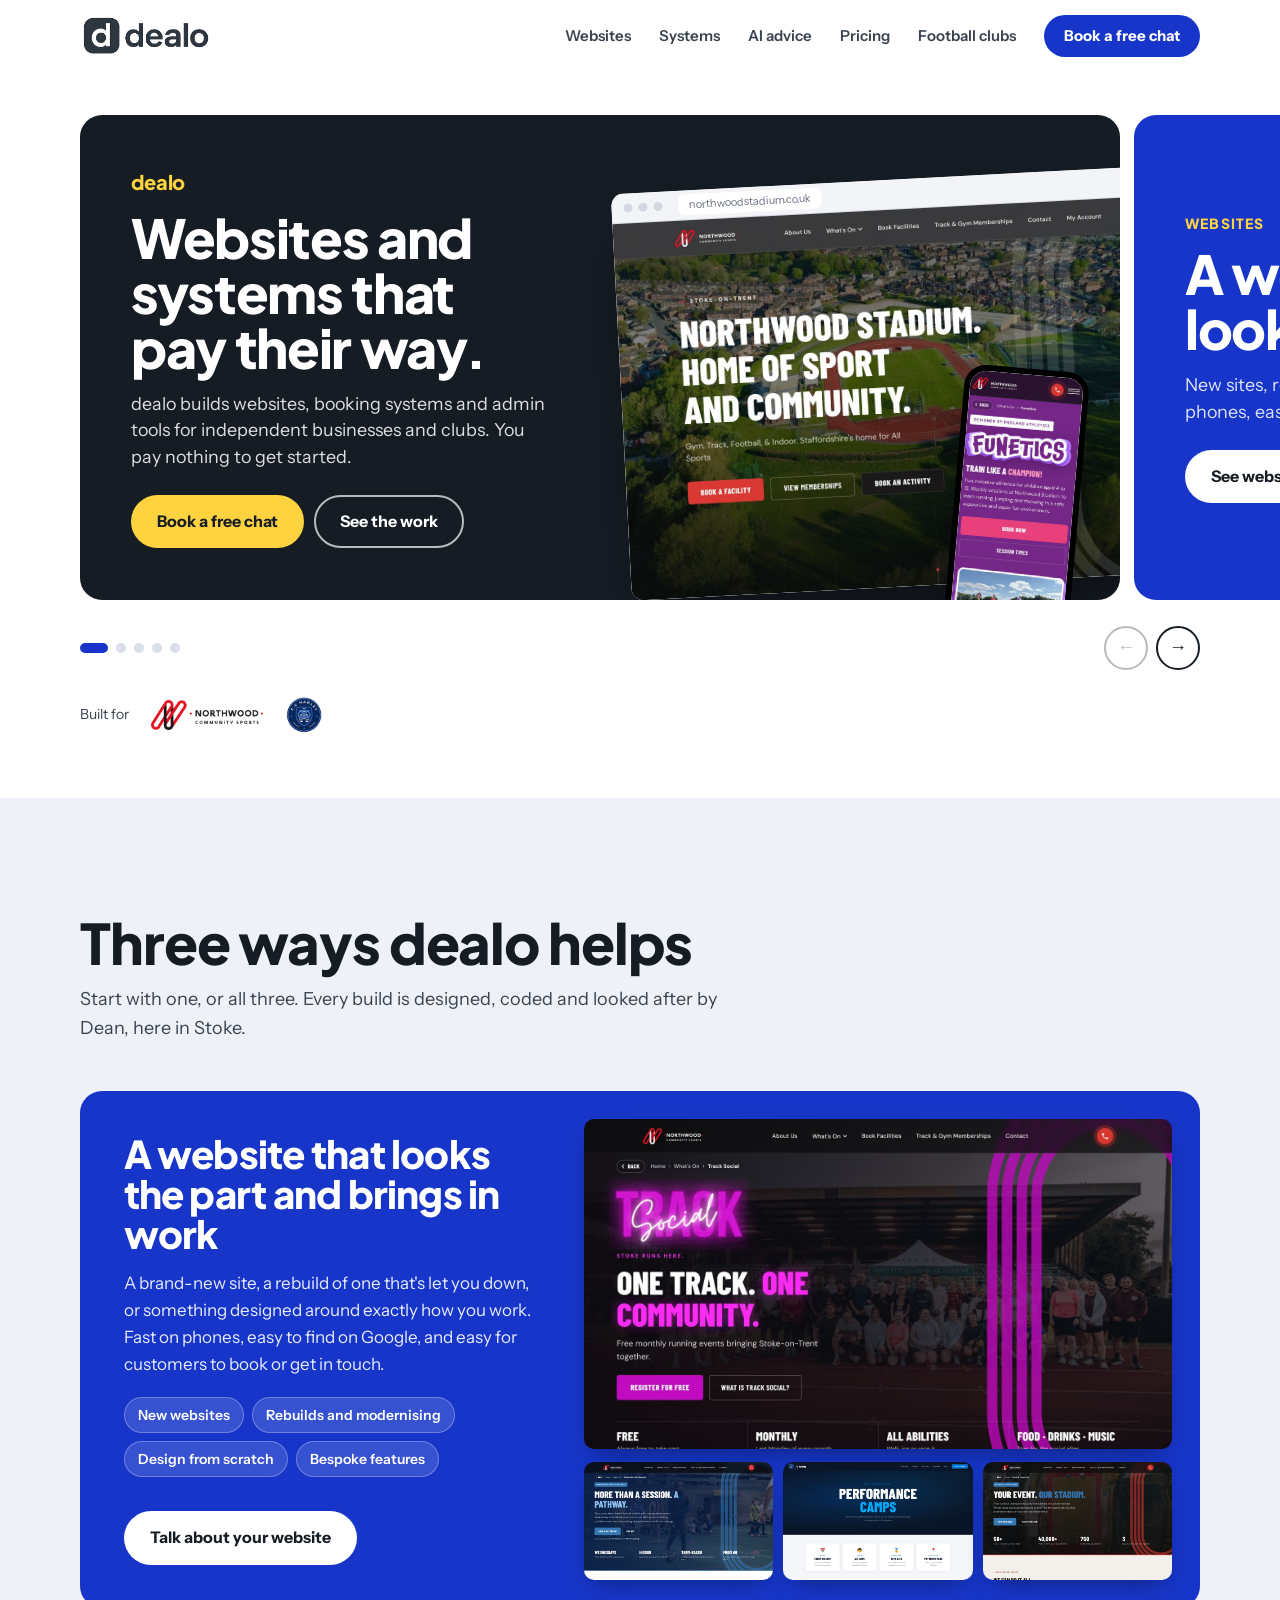
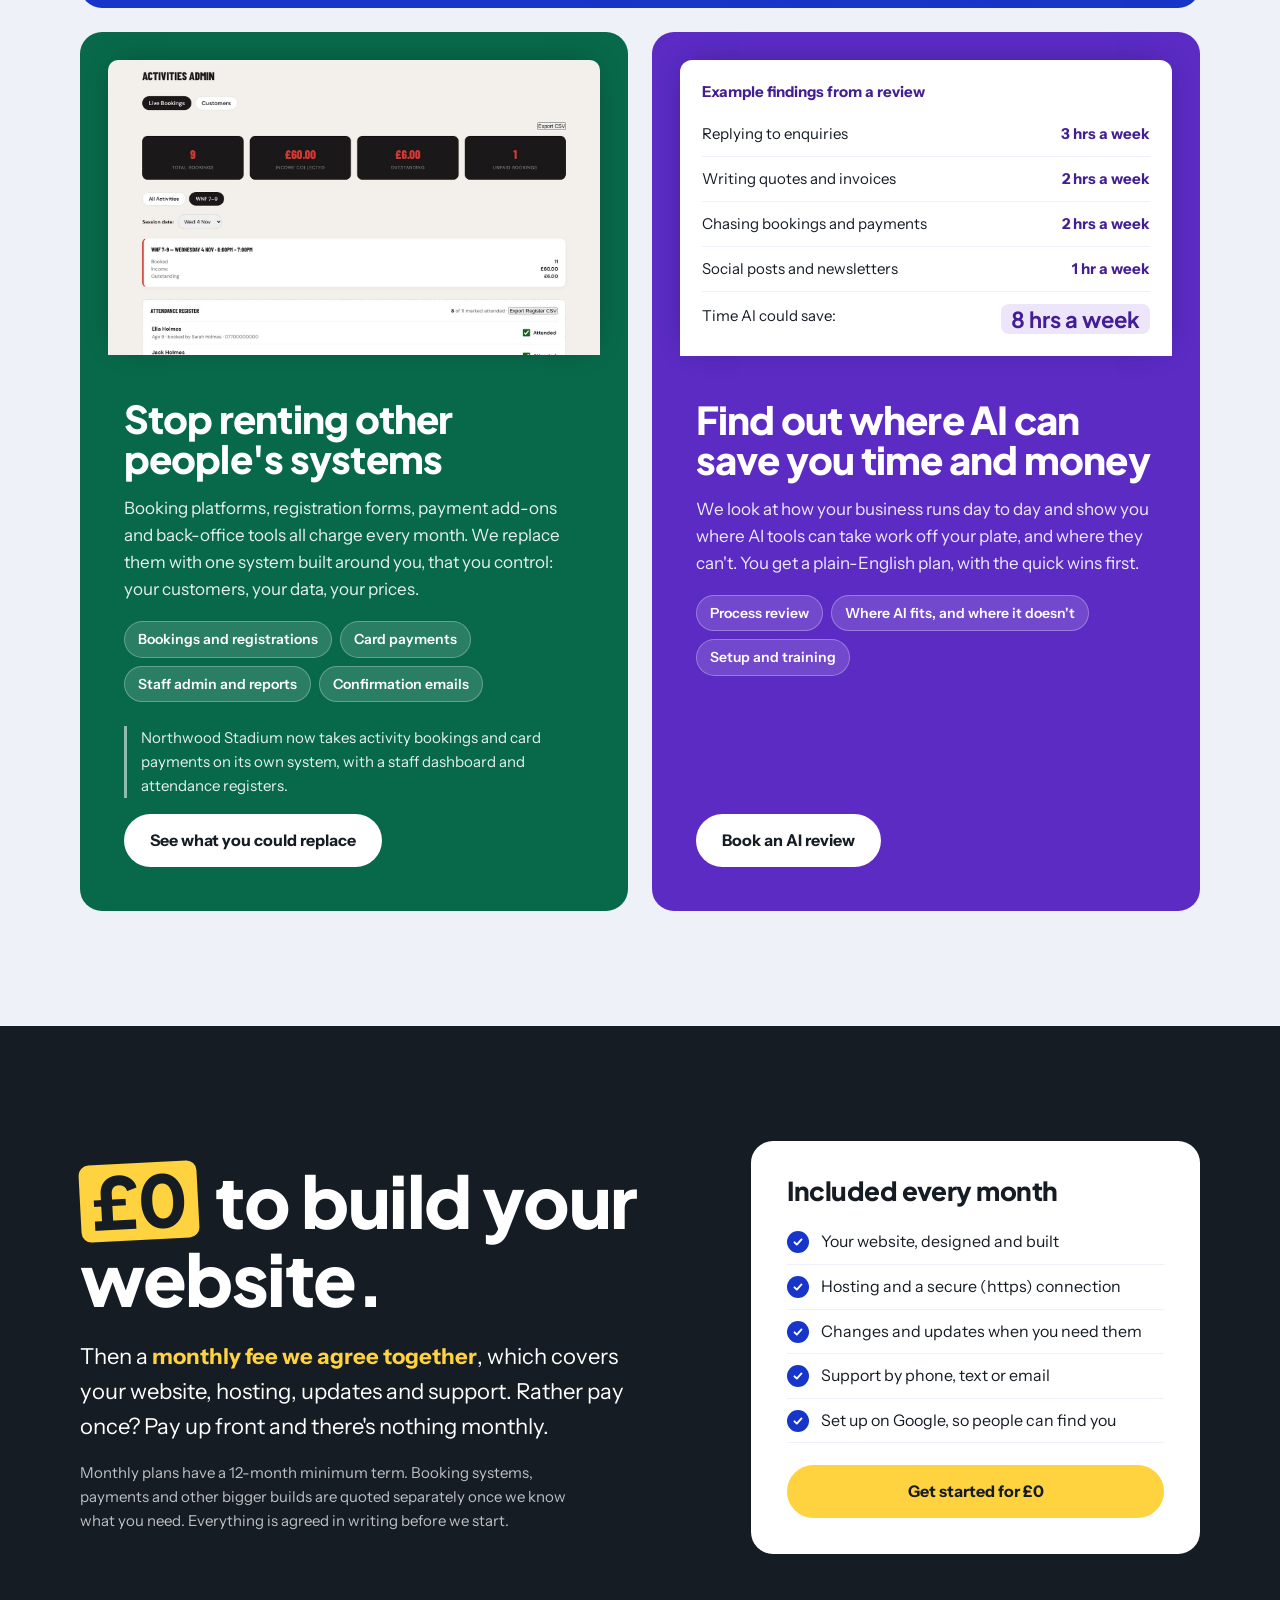
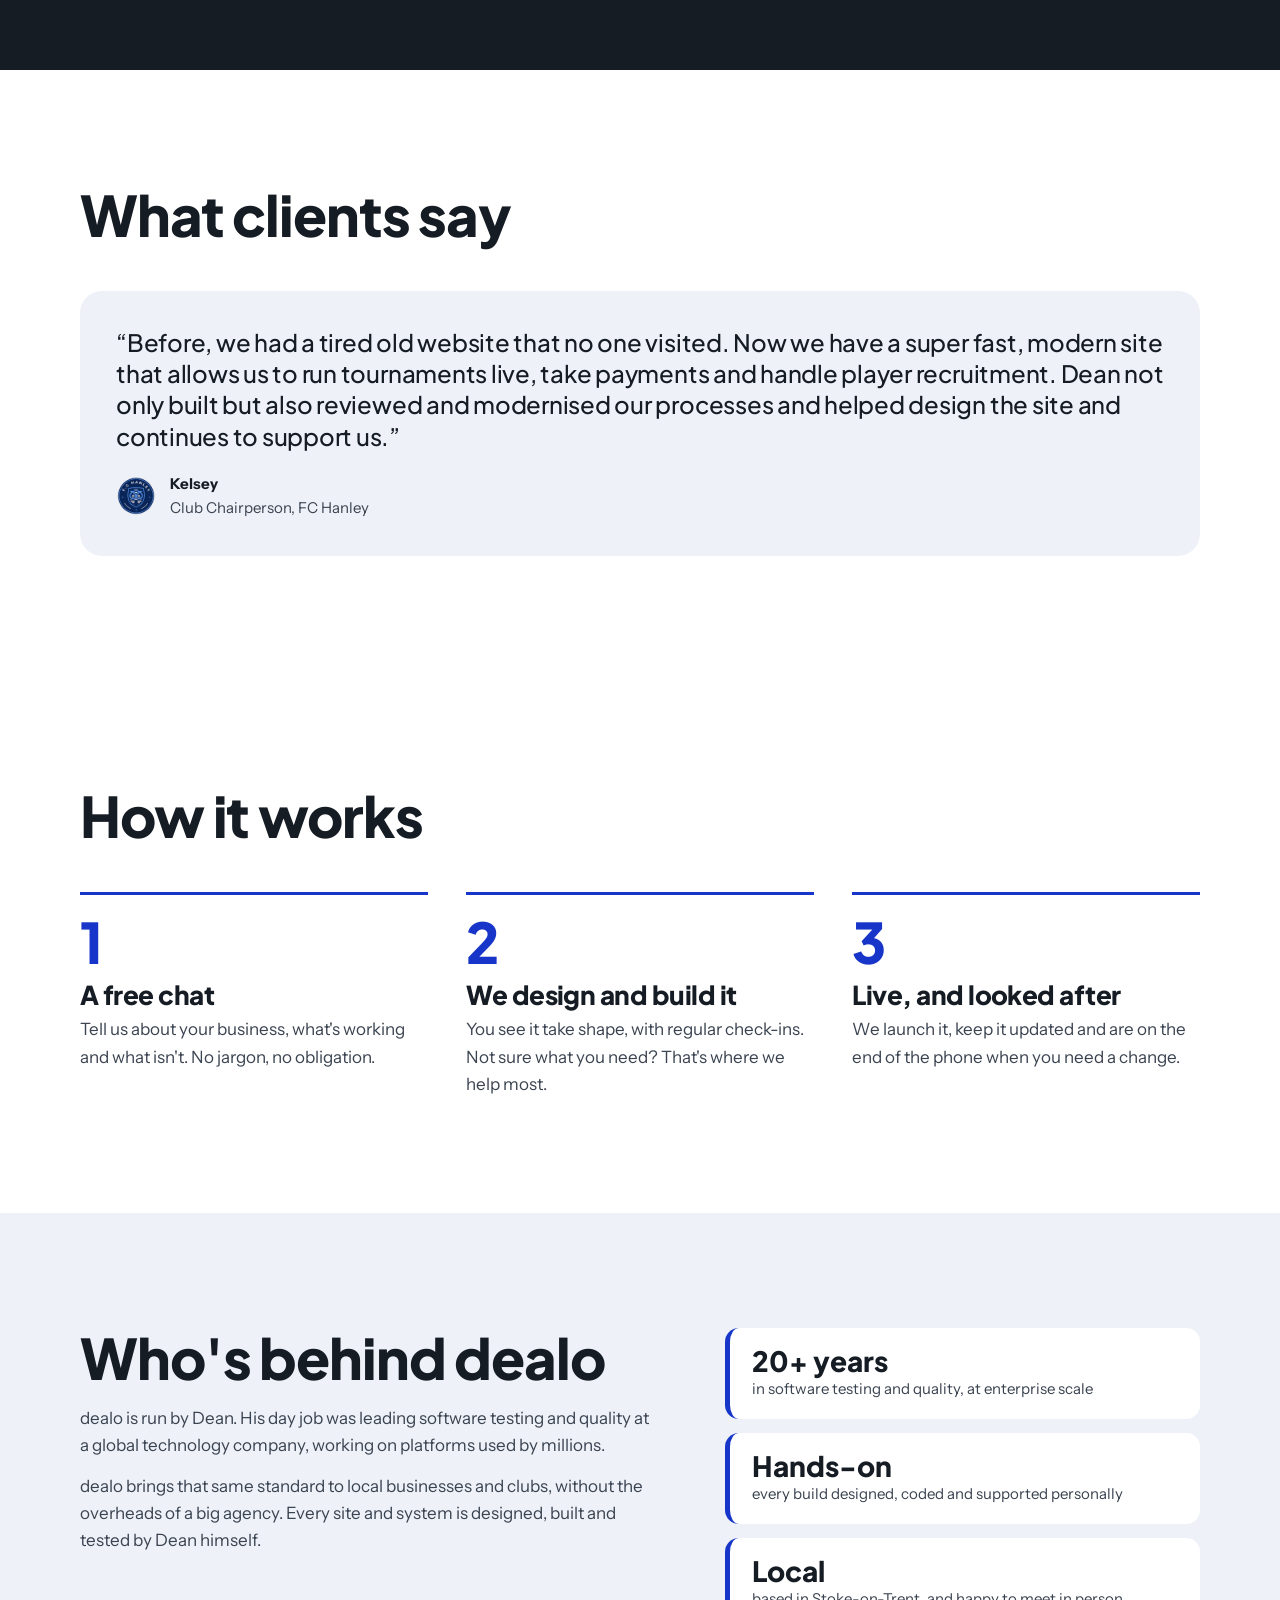
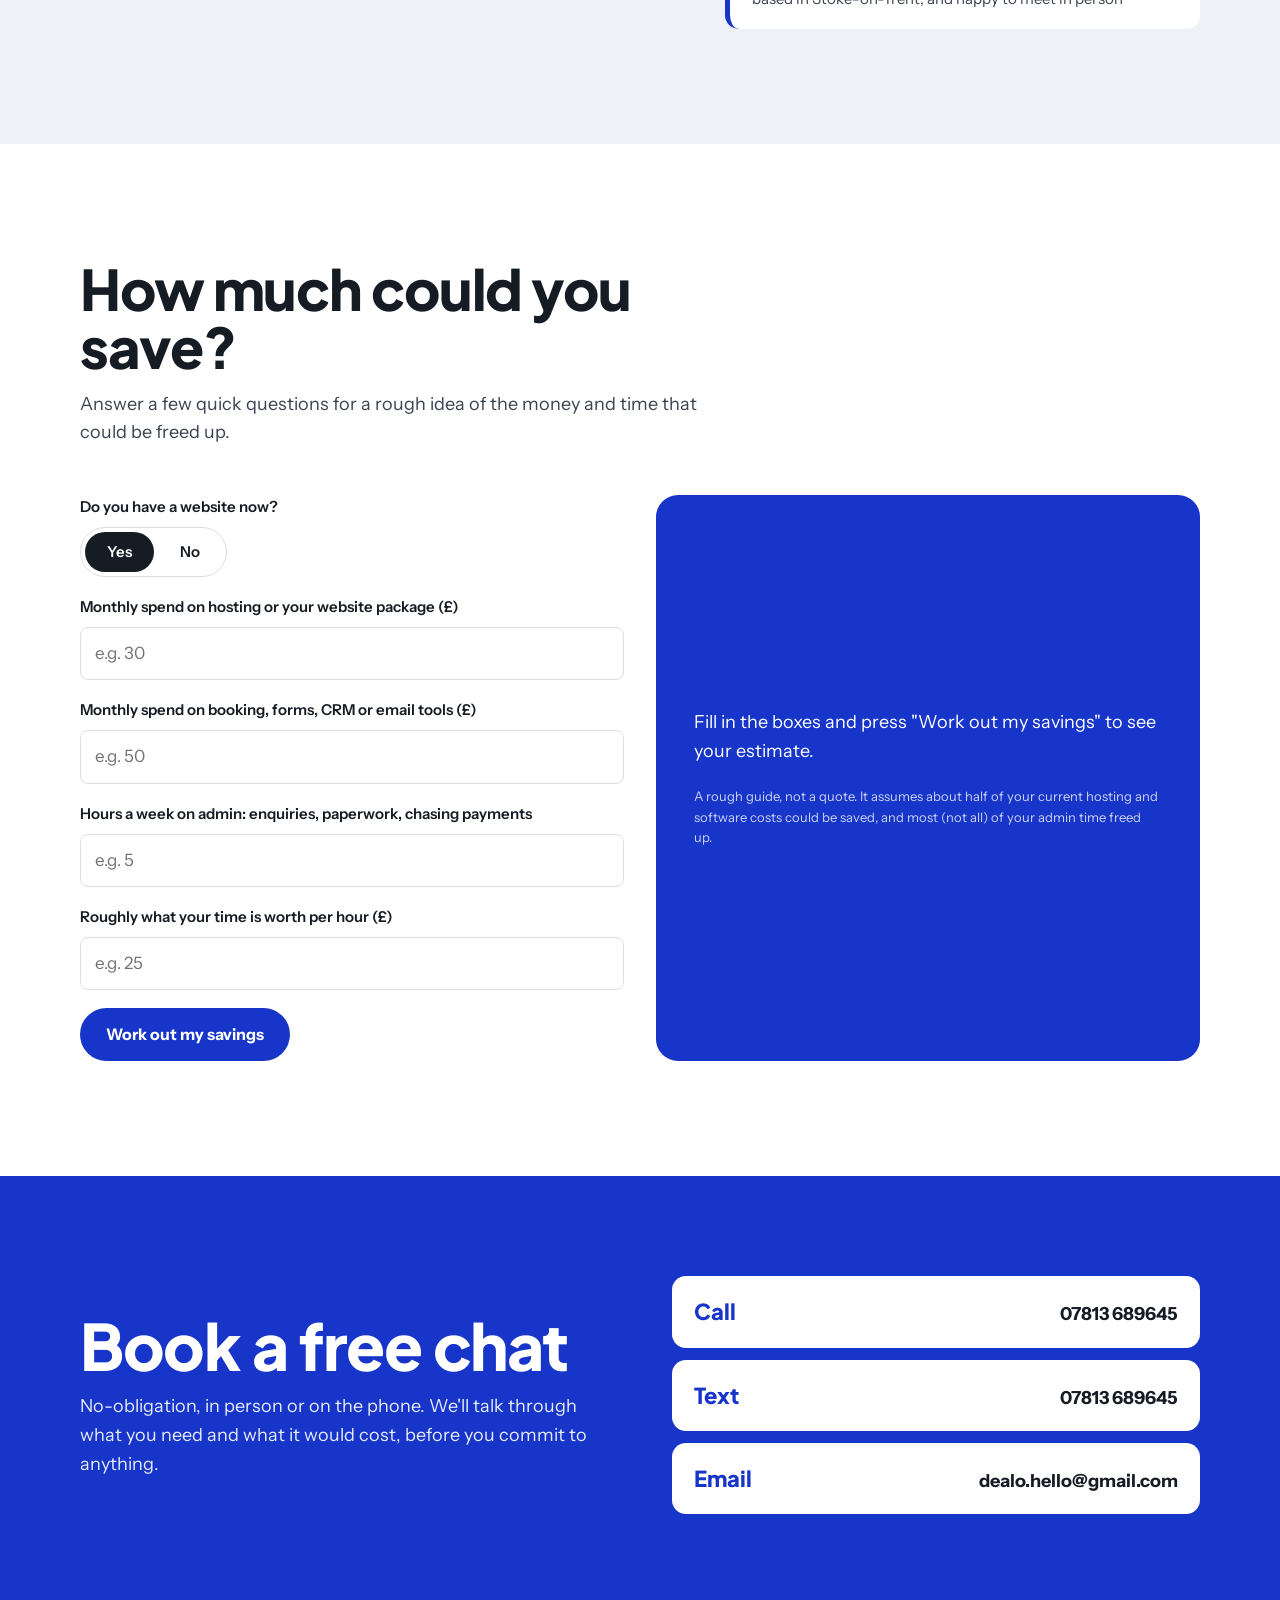
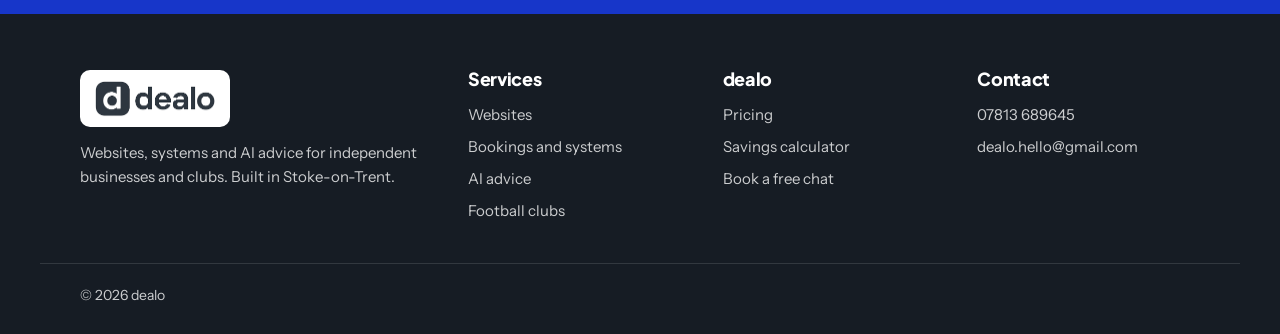
==== index.html @ 5efd0aad "Home hero: swipeable colour cards with screenshots, dots and arrows Co-Authored-By: Claude Opus 5.5 " ====
<!DOCTYPE html>
<html lang="en">
<head>
<meta charset="UTF-8">
<meta name="viewport" content="width=device-width, initial-scale=1.0">
<title>dealo | Websites and systems for independent businesses</title>
<meta name="description" content="dealo builds websites, booking systems and admin tools for independent businesses and clubs. £0 to build, then a monthly fee we agree together, or pay once up front.">
<meta property="og:title" content="dealo | Websites and systems for independent businesses">
<meta property="og:description" content="Websites, booking systems and AI advice for independent businesses and clubs. £0 to build, then a monthly fee we agree together, or pay once up front.">
<meta property="og:image" content="https://deanodealo.github.io/dealo/images/work/nw-home.jpg">
<meta name="theme-color" content="#1736C9">
<link rel="icon" type="image/png" sizes="32x32" href="icons/favicon-32.png">
<link rel="apple-touch-icon" href="icons/apple-touch-icon.png">
<link rel="manifest" href="site.webmanifest">
<meta name="apple-mobile-web-app-title" content="dealo">
<link rel="preconnect" href="https://fonts.googleapis.com">
<link rel="preconnect" href="https://fonts.gstatic.com" crossorigin>
<link href="https://fonts.googleapis.com/css2?family=Plus+Jakarta+Sans:wght@500;700;800&family=Instrument+Sans:wght@400;500;600;700&display=swap" rel="stylesheet">
<link rel="stylesheet" href="site.css">
</head>
<body>

<a class="skip-link" href="#main">Skip to content</a>

<header class="site-nav" id="siteNav">
  <div class="nav-inner">
    <a href="#top" class="nav-logo"><img src="dealo-logo-full.png" alt="dealo home" width="150" height="47"></a>
    <nav aria-label="Main">
      <ul class="nav-links" id="navLinks">
        <li><a href="#websites">Websites</a></li>
        <li><a href="#systems">Systems</a></li>
        <li><a href="#ai">AI advice</a></li>
        <li><a href="#pricing">Pricing</a></li>
        <li><a href="football.html">Football clubs</a></li>
        <li class="nav-cta-item"><a href="#contact" class="btn btn-cobalt btn-small">Book a free chat</a></li>
      </ul>
    </nav>
    <button class="nav-burger" id="navBurger" type="button" aria-label="Open menu" aria-expanded="false" aria-controls="navLinks">
      <span></span><span></span><span></span>
    </button>
  </div>
</header>

<main id="main">

  <!-- ═════════ HERO: swipeable cards ═════════ -->
  <section class="hero hero-cards" id="top" aria-roledescription="carousel" aria-label="What dealo does">
    <div class="hero-rail" id="heroRail">

      <article class="hcard hcard-ink" aria-roledescription="slide" aria-label="1 of 5">
        <div class="hcard-copy">
          <p class="hcard-kicker hcard-kicker-brand">dealo</p>
          <h1 class="hcard-title">Websites and systems that pay their way.</h1>
          <p class="hcard-text">dealo builds websites, booking systems and admin tools for independent businesses and clubs. You pay nothing to get started.</p>
          <div class="hcard-actions">
            <a href="#contact" class="btn btn-glaze">Book a free chat</a>
            <a href="#websites" class="btn btn-ghost">See the work</a>
          </div>
        </div>
        <div class="hcard-media">
          <figure class="hshot"><div class="browser-bar"><i></i><i></i><i></i><span>northwoodstadium.co.uk</span></div><img src="images/work/nw-home.jpg" alt="Northwood Stadium website homepage" width="1440" height="900"></figure>
          <figure class="hphone"><img src="images/work/nw-phone-funetics.jpg" alt="Northwood's Funetics page on a phone" width="585" height="1266"></figure>
        </div>
      </article>

      <article class="hcard hcard-cobalt" aria-roledescription="slide" aria-label="2 of 5">
        <div class="hcard-copy">
          <p class="hcard-kicker">Websites</p>
          <h2 class="hcard-title">A website that looks the part.</h2>
          <p class="hcard-text">New sites, rebuilds and bespoke designs. Fast on phones, easy to find on Google, easy to book.</p>
          <div class="hcard-actions"><a href="#websites" class="btn btn-light">See websites</a></div>
        </div>
        <div class="hcard-media">
          <figure class="hshot"><div class="browser-bar"><i></i><i></i><i></i><span>fchanley.com</span></div><img src="images/work/fch-home.jpg" alt="FC Hanley website homepage" width="1440" height="900" loading="lazy"></figure>
          <figure class="hphone"><img src="images/work/fch-phone-home.jpg" alt="FC Hanley website on a phone" width="585" height="1266" loading="lazy"></figure>
        </div>
      </article>

      <article class="hcard hcard-emerald" aria-roledescription="slide" aria-label="3 of 5">
        <div class="hcard-copy">
          <p class="hcard-kicker">Systems</p>
          <h2 class="hcard-title">Stop renting other people's systems.</h2>
          <p class="hcard-text">Bookings, registrations, payments and admin, built around you. Your customers, your data, your prices.</p>
          <div class="hcard-actions"><a href="#systems" class="btn btn-light">See systems</a></div>
        </div>
        <div class="hcard-media">
          <figure class="hshot"><div class="browser-bar"><i></i><i></i><i></i><span>Bookings admin</span></div><img src="images/work/nw-admin.jpg" alt="Northwood's bookings admin dashboard (sample data)" width="1440" height="900" loading="lazy"></figure>
        </div>
      </article>

      <article class="hcard hcard-violet" aria-roledescription="slide" aria-label="4 of 5">
        <div class="hcard-copy">
          <p class="hcard-kicker">AI advice</p>
          <h2 class="hcard-title">Find the hours hiding in your week.</h2>
          <p class="hcard-text">A plain-English review of where AI can take work off your plate, and where it can't.</p>
          <div class="hcard-actions"><a href="#ai" class="btn btn-light">See how it works</a></div>
        </div>
        <div class="hcard-media hcard-media-ai">
          <div class="hreport">
            <p class="hreport-title">Example findings</p>
            <ul>
              <li><span>Replying to enquiries</span><b>3 hrs</b></li>
              <li><span>Quotes and invoices</span><b>2 hrs</b></li>
              <li><span>Chasing payments</span><b>2 hrs</b></li>
            </ul>
            <p class="hreport-total">Saved each week <b>7 hrs</b></p>
          </div>
        </div>
      </article>

      <article class="hcard hcard-glaze" aria-roledescription="slide" aria-label="5 of 5">
        <div class="hcard-copy">
          <p class="hcard-kicker">Pricing</p>
          <h2 class="hcard-title">Nothing to pay to get started.</h2>
          <p class="hcard-text">Then a monthly fee we agree together for hosting, updates and support. Rather pay once? Pay up front and there's nothing monthly.</p>
          <div class="hcard-actions"><a href="#pricing" class="btn btn-ink">See pricing</a></div>
        </div>
        <div class="hcard-media hcard-media-price" aria-hidden="true">
          <span class="hprice">£0</span>
          <span class="hprice-sub">to build</span>
        </div>
      </article>

    </div>

    <div class="wrap hero-controls">
      <div class="hero-dots" id="heroDots" role="tablist" aria-label="Choose a card"></div>
      <div class="hero-arrows">
        <button type="button" class="hero-arrow" id="heroPrev" aria-label="Previous card">&#8592;</button>
        <button type="button" class="hero-arrow" id="heroNext" aria-label="Next card">&#8594;</button>
      </div>
    </div>

    <div class="wrap hero-clients">
      <span>Built for</span>
      <a href="https://deanodealo.github.io/Northwood/" target="_blank" rel="noopener"><img src="northwood-logo.png" alt="Northwood Stadium" height="34"></a>
      <a href="https://fchanley.com" target="_blank" rel="noopener"><img src="fchanley-logo.png" alt="FC Hanley" height="40"></a>
    </div>
  </section>

  <!-- ═════════ WHAT WE DO ═════════ -->
  <section class="services" aria-labelledby="servicesTitle">
    <div class="wrap">
      <div class="section-head">
        <h2 id="servicesTitle">Three ways dealo helps</h2>
        <p>Start with one, or all three. Every build is designed, coded and looked after by Dean, here in Stoke.</p>
      </div>

      <!-- 1. Websites -->
      <article class="panel panel-cobalt panel-wide" id="websites">
        <div class="panel-copy">
          <h3>A website that looks the part and brings in work</h3>
          <p>A brand-new site, a rebuild of one that's let you down, or something designed around exactly how you work. Fast on phones, easy to find on Google, and easy for customers to book or get in touch.</p>
          <ul class="chips">
            <li>New websites</li>
            <li>Rebuilds and modernising</li>
            <li>Design from scratch</li>
            <li>Bespoke features</li>
          </ul>
          <a href="#contact" class="btn btn-light">Talk about your website</a>
        </div>
        <div class="panel-media collage">
          <img class="collage-main" src="images/work/nw-tracksocial.jpg" alt="Northwood's Track Social page, in its pink and black sub-brand" loading="lazy" width="1440" height="900">
          <img src="images/work/nw-wnf.jpg" alt="Northwood's Wednesday Night Football page" loading="lazy" width="1440" height="900">
          <img src="images/work/fch-camps.jpg" alt="FC Hanley's holiday camps page" loading="lazy" width="1440" height="900">
          <img src="images/work/nw-venue.jpg" alt="Northwood's events and venue hire page" loading="lazy" width="1440" height="900">
        </div>
      </article>

      <div class="panel-pair">
        <!-- 2. Systems -->
        <article class="panel panel-emerald" id="systems">
          <div class="panel-media">
            <img src="images/work/nw-admin.jpg" alt="Northwood's bookings admin, showing income, a session summary and an attendance register (sample data)" loading="lazy" width="1440" height="900">
          </div>
          <div class="panel-copy">
            <h3>Stop renting other people's systems</h3>
            <p>Booking platforms, registration forms, payment add-ons and back-office tools all charge every month. We replace them with one system built around you, that you control: your customers, your data, your prices.</p>
            <ul class="chips">
              <li>Bookings and registrations</li>
              <li>Card payments</li>
              <li>Staff admin and reports</li>
              <li>Confirmation emails</li>
            </ul>
            <p class="panel-proof">Northwood Stadium now takes activity bookings and card payments on its own system, with a staff dashboard and attendance registers.</p>
            <a href="#contact" class="btn btn-light">See what you could replace</a>
          </div>
        </article>

        <!-- 3. AI advisor -->
        <article class="panel panel-violet" id="ai">
          <div class="panel-media ai-report" aria-label="Example of an AI review: findings with time saved each week">
            <div class="ai-report-card">
              <p class="ai-report-title">Example findings from a review</p>
              <ul>
                <li><span>Replying to enquiries</span><b>3 hrs a week</b></li>
                <li><span>Writing quotes and invoices</span><b>2 hrs a week</b></li>
                <li><span>Chasing bookings and payments</span><b>2 hrs a week</b></li>
                <li><span>Social posts and newsletters</span><b>1 hr a week</b></li>
              </ul>
              <p class="ai-report-total">Time AI could save: <b>8 hrs a week</b></p>
            </div>
          </div>
          <div class="panel-copy">
            <h3>Find out where AI can save you time and money</h3>
            <p>We look at how your business runs day to day and show you where AI tools can take work off your plate, and where they can't. You get a plain-English plan, with the quick wins first.</p>
            <ul class="chips">
              <li>Process review</li>
              <li>Where AI fits, and where it doesn't</li>
              <li>Setup and training</li>
            </ul>
            <a href="#contact" class="btn btn-light">Book an AI review</a>
          </div>
        </article>
      </div>
    </div>
  </section>

  <!-- ═════════ PRICING ═════════ -->
  <section class="pricing" id="pricing" aria-labelledby="pricingTitle">
    <div class="wrap pricing-grid">
      <div class="pricing-headline">
        <h2 id="pricingTitle"><span class="price-zero">£0</span> to build your website.</h2>
        <p class="pricing-then">Then a <strong>monthly fee we agree together</strong>, which covers your website, hosting, updates and support. Rather pay once? Pay up front and there's nothing monthly.</p>
        <p class="pricing-small">Monthly plans have a 12-month minimum term. Booking systems, payments and other bigger builds are quoted separately once we know what you need. Everything is agreed in writing before we start.</p>
      </div>
      <div class="pricing-card">
        <h3>Included every month</h3>
        <ul class="ticks">
          <li>Your website, designed and built</li>
          <li>Hosting and a secure (https) connection</li>
          <li>Changes and updates when you need them</li>
          <li>Support by phone, text or email</li>
          <li>Set up on Google, so people can find you</li>
        </ul>
        <a href="#contact" class="btn btn-glaze">Get started for £0</a>
      </div>
    </div>
  </section>

  <!-- ═════════ TESTIMONIALS (shown once there are approved reviews) ═════════ -->
  <section class="testimonials" id="testimonials" aria-labelledby="testimonialsTitle" hidden>
    <div class="wrap">
      <div class="section-head">
        <h2 id="testimonialsTitle">What clients say</h2>
      </div>
      <div class="quotes" id="quotes"></div>
    </div>
  </section>

  <!-- ═════════ HOW IT WORKS ═════════ -->
  <section class="steps" aria-labelledby="stepsTitle">
    <div class="wrap">
      <div class="section-head">
        <h2 id="stepsTitle">How it works</h2>
      </div>
      <ol class="step-list">
        <li>
          <h3>A free chat</h3>
          <p>Tell us about your business, what's working and what isn't. No jargon, no obligation.</p>
        </li>
        <li>
          <h3>We design and build it</h3>
          <p>You see it take shape, with regular check-ins. Not sure what you need? That's where we help most.</p>
        </li>
        <li>
          <h3>Live, and looked after</h3>
          <p>We launch it, keep it updated and are on the end of the phone when you need a change.</p>
        </li>
      </ol>
    </div>
  </section>

  <!-- ═════════ ABOUT ═════════ -->
  <section class="about" aria-labelledby="aboutTitle">
    <div class="wrap about-grid">
      <div>
        <h2 id="aboutTitle">Who's behind dealo</h2>
        <p>dealo is run by Dean. His day job was leading software testing and quality at a global technology company, working on platforms used by millions.</p>
        <p>dealo brings that same standard to local businesses and clubs, without the overheads of a big agency. Every site and system is designed, built and tested by Dean himself.</p>
      </div>
      <dl class="about-facts">
        <div><dt>20+ years</dt><dd>in software testing and quality, at enterprise scale</dd></div>
        <div><dt>Hands-on</dt><dd>every build designed, coded and supported personally</dd></div>
        <div><dt>Local</dt><dd>based in Stoke-on-Trent, and happy to meet in person</dd></div>
      </dl>
    </div>
  </section>

  <!-- ═════════ SAVINGS CALCULATOR ═════════ -->
  <section class="calc" id="calculator" aria-labelledby="calcTitle">
    <div class="wrap">
      <div class="section-head">
        <h2 id="calcTitle">How much could you save?</h2>
        <p>Answer a few quick questions for a rough idea of the money and time that could be freed up.</p>
      </div>
      <div class="calc-grid">
        <div class="calc-form">
          <fieldset class="calc-field">
            <legend>Do you have a website now?</legend>
            <div class="calc-toggle">
              <button type="button" class="calc-toggle-btn is-active" data-website="yes" aria-pressed="true">Yes</button>
              <button type="button" class="calc-toggle-btn" data-website="no" aria-pressed="false">No</button>
            </div>
          </fieldset>
          <div class="calc-field" id="calcHostingField">
            <label for="calcHosting">Monthly spend on hosting or your website package (£)</label>
            <input type="number" id="calcHosting" min="0" inputmode="decimal" placeholder="e.g. 30">
          </div>
          <div class="calc-field">
            <label for="calcSoftware">Monthly spend on booking, forms, CRM or email tools (£)</label>
            <input type="number" id="calcSoftware" min="0" inputmode="decimal" placeholder="e.g. 50">
          </div>
          <div class="calc-field">
            <label for="calcHours">Hours a week on admin: enquiries, paperwork, chasing payments</label>
            <input type="number" id="calcHours" min="0" inputmode="decimal" placeholder="e.g. 5">
          </div>
          <div class="calc-field">
            <label for="calcRate">Roughly what your time is worth per hour (£)</label>
            <input type="number" id="calcRate" min="0" inputmode="decimal" placeholder="e.g. 25">
          </div>
          <button type="button" class="btn btn-cobalt" id="calcButton">Work out my savings</button>
        </div>
        <div class="calc-result" aria-live="polite">
          <p class="calc-placeholder" id="calcPlaceholder">Fill in the boxes and press "Work out my savings" to see your estimate.</p>
          <div class="calc-output" id="calcOutput">
            <p class="calc-total-label">Estimated savings a year</p>
            <p class="calc-total" id="calcTotal">£0</p>
            <dl class="calc-rows">
              <div id="calcHostingRow"><dt>Hosting</dt><dd id="calcHostingOut">£0/yr</dd></div>
              <div><dt>Software</dt><dd id="calcSoftwareOut">£0/yr</dd></div>
              <div><dt>Admin time freed up</dt><dd id="calcTimeOut">£0/yr</dd></div>
            </dl>
            <p class="calc-note" id="calcWebsiteNote"></p>
          </div>
          <p class="calc-disclaimer">A rough guide, not a quote. It assumes about half of your current hosting and software costs could be saved, and most (not all) of your admin time freed up.</p>
        </div>
      </div>
    </div>
  </section>

  <!-- ═════════ CONTACT ═════════ -->
  <section class="contact" id="contact" aria-labelledby="contactTitle">
    <div class="wrap contact-grid">
      <div>
        <h2 id="contactTitle">Book a free chat</h2>
        <p>No-obligation, in person or on the phone. We'll talk through what you need and what it would cost, before you commit to anything.</p>
      </div>
      <div class="contact-actions">
        <a href="tel:+447813689645" class="contact-link"><span>Call</span>07813 689645</a>
        <a href="sms:+447813689645" class="contact-link"><span>Text</span>07813 689645</a>
        <a href="mailto:dealo.hello@gmail.com" class="contact-link"><span>Email</span>dealo.hello@gmail.com</a>
      </div>
    </div>
  </section>
</main>

<footer class="site-footer">
  <div class="wrap footer-grid">
    <div>
      <img src="dealo-logo-full.png" alt="dealo" width="130" height="41" class="footer-logo">
      <p>Websites, systems and AI advice for independent businesses and clubs. Built in Stoke-on-Trent.</p>
    </div>
    <div>
      <h2 class="footer-head">Services</h2>
      <a href="#websites">Websites</a>
      <a href="#systems">Bookings and systems</a>
      <a href="#ai">AI advice</a>
      <a href="football.html">Football clubs</a>
    </div>
    <div>
      <h2 class="footer-head">dealo</h2>
      <a href="#pricing">Pricing</a>
      <a href="#calculator">Savings calculator</a>
      <a href="#contact">Book a free chat</a>
    </div>
    <div>
      <h2 class="footer-head">Contact</h2>
      <a href="tel:+447813689645">07813 689645</a>
      <a href="mailto:dealo.hello@gmail.com">dealo.hello@gmail.com</a>
    </div>
  </div>
  <div class="wrap footer-bottom">© <span id="year">2026</span> dealo</div>
</footer>

<script src="site.js" defer></script>
</body>
</html>
---- site.css ----
/* ==========================================================================
   dealo — site styles (index.html, football.html, review.html)
   Palette: Staffordshire cobalt (the blue-and-white pottery) on white,
   with ink for dark bands. Glaze yellow is kept for the £0 offer only.
   Each service has its own panel colour (as on the Northwood site).
   ========================================================================== */
:root {
  --cobalt: #1736C9;
  --cobalt-dk: #0F2591;
  --cobalt-lt: #E6EBFB;
  --ink: #161C24;
  --ink-2: #3A4350;
  --mist: #EEF1F8;
  --white: #FFFFFF;
  --line: #D9DEEA;
  --glaze: #FFD23F;
  --emerald: #08694A;
  --emerald-dk: #054B35;
  --violet: #5B2BC4;
  --violet-dk: #431F93;

  --f-display: "Plus Jakarta Sans", system-ui, -apple-system, "Segoe UI", sans-serif;
  --f-body: "Instrument Sans", system-ui, -apple-system, "Segoe UI", sans-serif;

  --wrap: 1200px;
  --gutter: clamp(16px, 4vw, 40px);
  --r-lg: 22px;
  --r-md: 14px;
  --r-sm: 8px;
}

*, *::before, *::after { box-sizing: border-box; margin: 0; padding: 0; }
html { scroll-behavior: smooth; scroll-padding-top: 84px; -webkit-text-size-adjust: 100%; }
@media (prefers-reduced-motion: reduce) { html { scroll-behavior: auto; } }
body { font-family: var(--f-body); font-size: 17px; line-height: 1.6; color: var(--ink); background: var(--white); -webkit-font-smoothing: antialiased; }
img { display: block; max-width: 100%; height: auto; }
a { color: inherit; }
ul, ol { list-style: none; }
h1, h2, h3 { font-family: var(--f-display); line-height: 1.04; letter-spacing: -0.02em; font-weight: 800; }
:focus-visible { outline: 3px solid var(--cobalt); outline-offset: 3px; border-radius: 4px; }
.skip-link { position: absolute; left: 12px; top: -60px; z-index: 300; background: var(--ink); color: var(--white); padding: 10px 14px; border-radius: var(--r-sm); text-decoration: none; font-weight: 600; }
.skip-link:focus { top: 12px; }

.wrap { max-width: var(--wrap); margin: 0 auto; padding: 0 var(--gutter); }

/* ── Buttons ─────────────────────────────────────────────── */
.btn { display: inline-flex; align-items: center; justify-content: center; gap: 8px; font-family: var(--f-body); font-weight: 700; font-size: 16px; line-height: 1.2; padding: 15px 24px; border-radius: 999px; text-decoration: none; border: 2px solid transparent; cursor: pointer; transition: background 0.2s, color 0.2s, border-color 0.2s, transform 0.2s; }
.btn:hover { transform: translateY(-1px); }
.btn-small { padding: 10px 18px; font-size: 15px; }
.btn-cobalt { background: var(--cobalt); color: var(--white); }
.btn-cobalt:hover { background: var(--cobalt-dk); }
.btn-outline { border-color: var(--ink); color: var(--ink); background: transparent; }
.btn-outline:hover { background: var(--ink); color: var(--white); }
.btn-light { background: var(--white); color: var(--ink); }
.btn-light:hover { background: var(--mist); }
.btn-glaze { background: var(--glaze); color: var(--ink); }
.btn-glaze:hover { background: #FFE07A; }
@media (prefers-reduced-motion: reduce) { .btn:hover { transform: none; } }

/* ── Nav ─────────────────────────────────────────────────── */
.site-nav { position: sticky; top: 0; z-index: 100; background: rgba(255,255,255,0.94); backdrop-filter: saturate(160%) blur(10px); border-bottom: 1px solid transparent; transition: border-color 0.2s; }
.site-nav.is-scrolled { border-bottom-color: var(--line); }
.nav-inner { max-width: var(--wrap); margin: 0 auto; padding: 14px var(--gutter); display: flex; align-items: center; justify-content: space-between; gap: 20px; }
.nav-logo img { width: 132px; height: auto; }
.nav-links { display: flex; align-items: center; gap: 28px; }
.nav-links a:not(.btn) { text-decoration: none; font-weight: 600; font-size: 15px; color: var(--ink-2); }
.nav-links a:not(.btn):hover { color: var(--cobalt); }
.nav-burger { display: none; width: 44px; height: 44px; border: 0; background: none; cursor: pointer; flex-direction: column; justify-content: center; align-items: center; gap: 5px; border-radius: var(--r-sm); }
.nav-burger span { display: block; width: 22px; height: 2px; background: var(--ink); border-radius: 2px; transition: transform 0.2s, opacity 0.2s; }
.nav-burger[aria-expanded="true"] span:nth-child(1) { transform: translateY(7px) rotate(45deg); }
.nav-burger[aria-expanded="true"] span:nth-child(2) { opacity: 0; }
.nav-burger[aria-expanded="true"] span:nth-child(3) { transform: translateY(-7px) rotate(-45deg); }
@media (max-width: 900px) {
  .nav-burger { display: flex; }
  .site-nav nav { position: absolute; left: 0; right: 0; top: 100%; background: var(--white); border-bottom: 1px solid var(--line); display: none; }
  .site-nav nav.is-open { display: block; }
  .nav-links { flex-direction: column; align-items: stretch; gap: 0; padding: 8px var(--gutter) 20px; }
  .nav-links a:not(.btn) { display: block; padding: 14px 0; font-size: 17px; border-bottom: 1px solid var(--mist); }
  .nav-cta-item { padding-top: 14px; }
  .nav-cta-item .btn { width: 100%; padding: 14px; font-size: 16px; }
}

/* ── Hero ────────────────────────────────────────────────── */
.hero { padding: clamp(40px, 7vw, 96px) 0 clamp(64px, 8vw, 120px); overflow: hidden; background:
  radial-gradient(ellipse 60% 55% at 85% 45%, var(--cobalt-lt) 0%, rgba(230,235,251,0) 70%), var(--white); }
.hero-grid { display: grid; grid-template-columns: minmax(0, 1fr) minmax(0, 1.05fr); gap: clamp(32px, 5vw, 72px); align-items: center; }
.hero h1 { font-size: clamp(42px, 5.4vw, 74px); color: var(--ink); max-width: 13ch; }
.hero-lead { font-size: clamp(18px, 1.6vw, 20px); color: var(--ink-2); margin-top: 22px; max-width: 34em; }
.hero-offer { margin-top: 22px; font-size: 18px; color: var(--ink); max-width: 30em; }
.offer-zero { display: inline-block; font-family: var(--f-display); font-weight: 800; font-size: 1.5em; line-height: 1; background: var(--glaze); padding: 2px 10px 4px; border-radius: 10px; transform: rotate(-3deg); margin-right: 4px; }
.hero-actions { display: flex; flex-wrap: wrap; gap: 12px; margin-top: 30px; }
.hero-clients { display: flex; align-items: center; flex-wrap: wrap; gap: 14px 22px; margin-top: 36px; font-size: 14px; color: var(--ink-2); }
.hero-clients img { width: auto; height: 38px; }
.hero-clients a:first-of-type img { height: 30px; }
.hero-clients a { display: inline-flex; }

/* Fanned stack of real client screens */
.hero-stack { position: relative; aspect-ratio: 16 / 12.5; }
.device { position: absolute; margin: 0; background: var(--white); box-shadow: 0 30px 60px -20px rgba(22,28,36,0.35), 0 8px 18px -8px rgba(22,28,36,0.2); overflow: hidden; }
.device img { width: 100%; height: 100%; object-fit: cover; object-position: top center; }
.browser { border-radius: 12px; border: 1px solid rgba(22,28,36,0.08); }
.browser-bar { display: flex; align-items: center; gap: 6px; height: 30px; padding: 0 12px; background: #F3F4F7; border-bottom: 1px solid var(--line); }
.browser-bar i { width: 9px; height: 9px; border-radius: 50%; background: #D3D7E0; }
.browser-bar span { margin-left: 10px; font-size: 11px; color: #6B7280; background: var(--white); border-radius: 6px; padding: 2px 10px; }
.browser img { height: calc(100% - 30px); }
.stack-back { width: 78%; aspect-ratio: 16 / 10.6; top: 0; right: 0; transform: rotate(3deg); }
.stack-front { width: 84%; aspect-ratio: 16 / 10.6; bottom: 6%; left: 0; transform: rotate(-2deg); }
.phone { width: 25%; aspect-ratio: 9 / 19.5; right: 2%; bottom: 0; border-radius: 26px; border: 6px solid var(--ink); transform: rotate(4deg); }
/* The one orchestrated moment: the screens settle into place on load */
@media (prefers-reduced-motion: no-preference) {
  .stack-back { animation: settle-back 0.9s cubic-bezier(.2,.8,.2,1) both; }
  .stack-front { animation: settle-front 0.9s 0.12s cubic-bezier(.2,.8,.2,1) both; }
  .phone { animation: settle-phone 0.9s 0.24s cubic-bezier(.2,.8,.2,1) both; }
  @keyframes settle-back { from { opacity: 0; transform: rotate(8deg) translateY(30px); } }
  @keyframes settle-front { from { opacity: 0; transform: rotate(-7deg) translateY(40px); } }
  @keyframes settle-phone { from { opacity: 0; transform: rotate(12deg) translateY(60px); } }
}
@media (max-width: 900px) {
  .hero-grid { grid-template-columns: 1fr; }
  .hero h1 { max-width: 14ch; }
  .hero-stack { max-width: 560px; width: 100%; margin: 8px auto 0; }
}

/* ── Home hero: swipeable colour cards ───────────────────── */
.hero-cards { padding: clamp(18px, 3vw, 40px) 0 clamp(40px, 5vw, 64px); background: var(--white); --rail-pad: max(var(--gutter), calc((100vw - var(--wrap)) / 2 + var(--gutter))); }
.hero-rail { display: flex; gap: 14px; overflow-x: auto; scroll-snap-type: x mandatory; scroll-padding-inline: var(--rail-pad); padding: 4px var(--rail-pad) 10px; scrollbar-width: none; overscroll-behavior-x: contain; -webkit-overflow-scrolling: touch; }
.hero-rail::-webkit-scrollbar { display: none; }
.hero-rail::after { content: ""; flex: 0 0 1px; }
.hcard { flex: 0 0 min(calc(100vw - 2 * var(--gutter) - 40px), 1040px); scroll-snap-align: start; position: relative; overflow: hidden; display: grid; grid-template-columns: minmax(0, 1fr) minmax(0, 1fr); min-height: clamp(400px, 36vw, 470px); border-radius: var(--r-lg); color: var(--white); }
.hcard-ink { background: var(--ink); }
.hcard-cobalt { background: var(--cobalt); }
.hcard-emerald { background: var(--emerald); }
.hcard-violet { background: var(--violet); }
.hcard-glaze { background: var(--glaze); color: var(--ink); }
.hcard-copy { position: relative; z-index: 2; display: flex; flex-direction: column; justify-content: center; padding: clamp(26px, 4vw, 52px); }
.hcard-kicker { font-family: var(--f-display); font-weight: 800; font-size: 14px; letter-spacing: 0.08em; text-transform: uppercase; color: var(--glaze); margin-bottom: 12px; }
.hcard-glaze .hcard-kicker { color: var(--cobalt); }
.hcard-kicker-brand { text-transform: none; letter-spacing: -0.01em; font-size: 20px; }
.hcard .hcard-title { font-size: clamp(32px, 4.2vw, 56px); line-height: 1.02; letter-spacing: -0.025em; color: inherit; max-width: 13ch; }
.hcard-text { margin-top: 16px; font-size: clamp(16px, 1.4vw, 18px); line-height: 1.5; max-width: 30em; color: rgba(255,255,255,0.86); }
.hcard-glaze .hcard-text { color: var(--ink-2); }
.hcard-actions { display: flex; flex-wrap: wrap; gap: 10px; margin-top: 24px; }
.btn-ghost { border-color: rgba(255,255,255,0.7); color: var(--white); background: transparent; }
.btn-ghost:hover { background: var(--white); color: var(--ink); }
.btn-ink { background: var(--ink); color: var(--white); }
.btn-ink:hover { background: var(--ink-2); }

.hcard-media { position: relative; min-height: 220px; }
.hshot { position: absolute; margin: 0; left: 4%; top: 13%; width: 118%; aspect-ratio: 16 / 10.6; background: var(--white); border-radius: 12px; overflow: hidden; transform: rotate(-3deg); box-shadow: 0 30px 60px -20px rgba(0,0,0,0.5); }
.hshot img { display: block; width: 100%; height: calc(100% - 30px); object-fit: cover; object-position: top center; }
.hphone { position: absolute; margin: 0; right: 8%; bottom: -8%; width: 24%; aspect-ratio: 9 / 19.5; border-radius: 22px; border: 6px solid var(--ink); overflow: hidden; background: var(--white); transform: rotate(5deg); box-shadow: 0 24px 40px -16px rgba(0,0,0,0.55); }
.hcard-ink .hphone { border-color: #000; }
.hphone img { width: 100%; height: 100%; object-fit: cover; object-position: top center; }

.hcard-media-ai { display: flex; align-items: center; justify-content: center; padding: 24px; }
.hreport { width: min(100%, 360px); background: var(--white); color: var(--ink); border-radius: 16px; padding: 20px 22px; transform: rotate(2deg); box-shadow: 0 30px 60px -20px rgba(0,0,0,0.5); }
.hreport-title { font-weight: 700; font-size: 15px; color: var(--violet-dk); margin-bottom: 6px; }
.hreport ul { list-style: none; }
.hreport li { display: flex; justify-content: space-between; gap: 12px; padding: 9px 0; border-bottom: 1px solid var(--line); font-size: 15px; }
.hreport li b { color: var(--violet); white-space: nowrap; }
.hreport-total { display: flex; justify-content: space-between; margin-top: 12px; font-weight: 700; }
.hreport-total b { background: var(--glaze); padding: 0 8px; border-radius: 6px; }

.hcard-media-price { display: flex; flex-direction: column; align-items: center; justify-content: center; }
.hprice { font-family: var(--f-display); font-weight: 800; font-size: clamp(110px, 14vw, 190px); line-height: 0.9; letter-spacing: -0.05em; color: var(--white); background: var(--cobalt); padding: 10px 34px 22px; border-radius: 28px; transform: rotate(-5deg); box-shadow: 0 30px 60px -24px rgba(15,37,145,0.6); }
.hprice-sub { margin-top: 18px; font-family: var(--f-display); font-weight: 800; font-size: 22px; transform: rotate(-5deg); }

.hero-controls { display: flex; align-items: center; justify-content: space-between; gap: 16px; margin-top: 16px; }
.hero-dots { display: flex; gap: 8px; }
.hero-dot { width: 10px; height: 10px; padding: 0; border: 0; border-radius: 999px; background: var(--line); cursor: pointer; transition: width 0.25s, background 0.25s; }
.hero-dot[aria-selected="true"] { width: 28px; background: var(--cobalt); }
.hero-arrows { display: flex; gap: 8px; }
.hero-arrow { width: 44px; height: 44px; border-radius: 50%; border: 2px solid var(--ink); background: var(--white); color: var(--ink); font-size: 18px; cursor: pointer; transition: background 0.2s, color 0.2s, opacity 0.2s; }
.hero-arrow:hover:not(:disabled) { background: var(--ink); color: var(--white); }
.hero-arrow:disabled { opacity: 0.3; cursor: default; }
.hero-cards .hero-clients { margin-top: 26px; }

@media (max-width: 760px) {
  .hcard { grid-template-columns: 1fr; grid-template-rows: auto 1fr; min-height: 560px; }
  .hcard-copy { justify-content: flex-start; padding: 26px 22px 8px; }
  .hcard-media { min-height: 210px; }
  .hshot { left: 8%; top: 22px; width: 112%; }
  .hphone { right: 6%; bottom: -14%; width: 30%; }
  .hcard-media-ai { padding: 20px 18px 26px; }
  .hprice { font-size: 120px; }
  .hcard-actions .btn { padding: 12px 20px; font-size: 15px; }
  .hero-arrows { display: none; }
}
@media (prefers-reduced-motion: reduce) { .hero-rail { scroll-behavior: auto; } .hero-dot { transition: none; } }

/* ── Section heads ───────────────────────────────────────── */
.section-head { max-width: 640px; margin-bottom: clamp(28px, 4vw, 48px); }
.section-head h2 { font-size: clamp(34px, 4.4vw, 56px); }
.section-head p { margin-top: 14px; font-size: 18px; color: var(--ink-2); }

/* ── Service panels (Northwood "work with us" style) ─────── */
.services { padding: clamp(64px, 9vw, 120px) 0; background: var(--mist); }
.panel { border-radius: var(--r-lg); overflow: hidden; color: var(--white); display: flex; flex-direction: column; }
.panel-cobalt { background: var(--cobalt); }
.panel-emerald { background: var(--emerald); }
.panel-violet { background: var(--violet); }
.panel-copy { padding: clamp(26px, 3.4vw, 44px); display: flex; flex-direction: column; align-items: flex-start; gap: 16px; flex: 1; }
.panel-copy h3 { font-size: clamp(28px, 3vw, 40px); max-width: 18ch; }
.panel-copy p { font-size: 17px; color: rgba(255,255,255,0.9); max-width: 36em; }
.panel-copy .btn { margin-top: auto; }
.panel-proof { border-left: 3px solid rgba(255,255,255,0.55); padding-left: 14px; font-size: 15px !important; }
.chips { display: flex; flex-wrap: wrap; gap: 8px; margin: 2px 0 8px; }
.chips li { font-size: 14px; font-weight: 600; padding: 6px 13px; border-radius: 999px; background: rgba(255,255,255,0.14); border: 1px solid rgba(255,255,255,0.28); }

.panel-wide { display: grid; grid-template-columns: minmax(0, 0.9fr) minmax(0, 1.1fr); }
.panel-wide .panel-copy { justify-content: center; }
.panel-wide .panel-copy .btn { margin-top: 10px; }
.collage { display: grid; grid-template-columns: repeat(3, 1fr); grid-template-rows: 1fr auto; gap: 10px; padding: clamp(18px, 2.4vw, 28px); padding-left: 0; }
.collage img { width: 100%; aspect-ratio: 16 / 10; object-fit: cover; object-position: top; border-radius: 10px; box-shadow: 0 10px 24px -10px rgba(0,0,0,0.45); }
.collage-main { grid-column: 1 / -1; aspect-ratio: 16 / 9 !important; }

.panel-pair { display: grid; grid-template-columns: 1fr 1fr; gap: clamp(16px, 2vw, 24px); margin-top: clamp(16px, 2vw, 24px); }
.panel-pair .panel-media { padding: clamp(18px, 2.4vw, 28px) clamp(18px, 2.4vw, 28px) 0; }
.panel-pair .panel-media > img { border-radius: 10px 10px 0 0; aspect-ratio: 16 / 9.6; object-fit: cover; object-position: top left; box-shadow: 0 -2px 30px -12px rgba(0,0,0,0.45); }

/* AI review illustration: a findings card instead of a screenshot */
.ai-report { display: flex; align-items: flex-end; }
.ai-report-card { width: 100%; background: var(--white); color: var(--ink); border-radius: 12px 12px 0 0; padding: 20px 22px 22px; box-shadow: 0 -2px 30px -12px rgba(0,0,0,0.45); }
.ai-report-title { font-weight: 700; font-size: 15px; color: var(--violet-dk); margin-bottom: 8px; }
.ai-report-card li { display: flex; justify-content: space-between; gap: 12px; padding: 10px 0; border-bottom: 1px solid var(--mist); font-size: 15px; }
.ai-report-card li b { white-space: nowrap; color: var(--violet-dk); }
.ai-report-total { margin-top: 12px; font-size: 15px; display: flex; justify-content: space-between; }
.ai-report-total b { font-family: var(--f-display); font-size: 22px; line-height: 1; background: #EDE6FB; color: var(--violet-dk); padding: 4px 10px; border-radius: 8px; }

@media (max-width: 960px) {
  .panel-wide { grid-template-columns: 1fr; }
  .collage { padding: 0 clamp(18px, 4vw, 28px) clamp(18px, 4vw, 28px); }
  .panel-pair { grid-template-columns: 1fr; }
}

/* ── Pricing ─────────────────────────────────────────────── */
.pricing { background: var(--ink); color: var(--white); padding: clamp(64px, 9vw, 120px) 0; }
.pricing-grid { display: grid; grid-template-columns: minmax(0, 1.15fr) minmax(0, 0.85fr); gap: clamp(32px, 5vw, 72px); align-items: center; }
.pricing h2 { font-size: clamp(42px, 5.6vw, 76px); max-width: 12ch; }
.price-zero { display: inline-block; color: var(--ink); background: var(--glaze); padding: 0 0.16em 0.04em; border-radius: 0.14em; transform: rotate(-3deg); margin-right: 0.08em; }
.pricing-then { margin-top: 24px; font-size: clamp(19px, 1.8vw, 22px); max-width: 26em; }
.pricing-then strong { color: var(--glaze); }
.pricing-small { margin-top: 16px; font-size: 15px; color: rgba(255,255,255,0.72); max-width: 34em; }
.pricing-card { background: var(--white); color: var(--ink); border-radius: var(--r-lg); padding: clamp(26px, 3vw, 36px); }
.pricing-card h3 { font-size: 26px; margin-bottom: 16px; }
.ticks li { position: relative; padding: 9px 0 9px 34px; border-bottom: 1px solid var(--mist); font-size: 16px; }
.ticks li::before { content: ""; position: absolute; left: 0; top: 11px; width: 22px; height: 22px; border-radius: 50%; background: var(--cobalt) url("data:image/svg+xml,%3Csvg xmlns='http://www.w3.org/2000/svg' viewBox='0 0 24 24' fill='none' stroke='white' stroke-width='3.2' stroke-linecap='round' stroke-linejoin='round'%3E%3Cpath d='M6 12.5l4 4 8-9'/%3E%3C/svg%3E") center / 14px no-repeat; }
.pricing-card .btn { width: 100%; margin-top: 22px; }
@media (max-width: 900px) { .pricing-grid { grid-template-columns: 1fr; } }

/* ── Testimonials ────────────────────────────────────────── */
.testimonials { padding: clamp(64px, 9vw, 120px) 0; }
.quotes { display: grid; grid-template-columns: repeat(auto-fit, minmax(300px, 1fr)); gap: 24px; }
.quote { background: var(--mist); border-radius: var(--r-lg); padding: clamp(24px, 3vw, 36px); display: flex; flex-direction: column; gap: 20px; }
.quote blockquote { font-family: var(--f-display); font-weight: 500; font-size: clamp(20px, 2vw, 24px); line-height: 1.3; letter-spacing: -0.01em; }
.quote figcaption { display: flex; align-items: center; gap: 14px; margin-top: auto; font-size: 15px; color: var(--ink-2); }
.quote figcaption img { width: auto; height: 40px; }
.quote figcaption b { display: block; color: var(--ink); }

/* ── Steps ───────────────────────────────────────────────── */
.steps { padding: clamp(64px, 9vw, 120px) 0; }
.step-list { display: grid; grid-template-columns: repeat(3, 1fr); gap: clamp(20px, 3vw, 40px); counter-reset: step; }
.step-list li { counter-increment: step; border-top: 3px solid var(--cobalt); padding-top: 18px; }
.step-list li::before { content: counter(step); display: block; font-family: var(--f-display); font-weight: 800; font-size: 56px; line-height: 1; color: var(--cobalt); margin-bottom: 12px; }
.step-list h3 { font-size: 26px; margin-bottom: 8px; }
.step-list p { color: var(--ink-2); }
@media (max-width: 760px) { .step-list { grid-template-columns: 1fr; } }

/* ── About ───────────────────────────────────────────────── */
.about { padding: clamp(64px, 9vw, 120px) 0; background: var(--mist); }
.about-grid { display: grid; grid-template-columns: minmax(0, 1.1fr) minmax(0, 0.9fr); gap: clamp(32px, 5vw, 72px); align-items: start; }
.about h2 { font-size: clamp(34px, 4.4vw, 56px); margin-bottom: 18px; }
.about p { color: var(--ink-2); max-width: 36em; }
.about p + p { margin-top: 14px; }
.about-facts { display: grid; gap: 14px; }
.about-facts > div { background: var(--white); border-radius: var(--r-md); padding: 18px 22px; border-left: 5px solid var(--cobalt); }
.about-facts dt { font-family: var(--f-display); font-weight: 800; font-size: 28px; line-height: 1.1; }
.about-facts dd { color: var(--ink-2); font-size: 15px; }
@media (max-width: 860px) { .about-grid { grid-template-columns: 1fr; } }

/* ── Calculator ──────────────────────────────────────────── */
.calc { padding: clamp(64px, 9vw, 120px) 0; }
.calc-grid { display: grid; grid-template-columns: minmax(0, 1fr) minmax(0, 1fr); gap: clamp(20px, 3vw, 32px); align-items: stretch; }
.calc-form { display: flex; flex-direction: column; gap: 18px; align-items: flex-start; }
.calc-field { border: 0; width: 100%; }
.calc-field legend, .calc-field label { display: block; font-weight: 600; font-size: 15px; margin-bottom: 8px; }
.calc-field input { width: 100%; font: inherit; font-size: 17px; padding: 12px 14px; border: 1.5px solid var(--line); border-radius: var(--r-sm); background: var(--white); color: var(--ink); }
.calc-field input:focus { outline: none; border-color: var(--cobalt); box-shadow: 0 0 0 3px rgba(23,54,201,0.2); }
.calc-toggle { display: inline-flex; border: 1.5px solid var(--line); border-radius: 999px; padding: 4px; gap: 4px; }
.calc-toggle-btn { font: inherit; font-weight: 600; font-size: 15px; padding: 8px 22px; border-radius: 999px; border: 0; background: none; color: var(--ink); cursor: pointer; }
.calc-toggle-btn.is-active { background: var(--ink); color: var(--white); }
.calc-result { background: var(--cobalt); color: var(--white); border-radius: var(--r-lg); padding: clamp(24px, 3vw, 40px); display: flex; flex-direction: column; justify-content: center; }
.calc-placeholder { font-size: 18px; }
.calc-placeholder.is-hidden { display: none; }
.calc-output { display: none; }
.calc-output.is-visible { display: block; }
.calc-total-label { font-weight: 600; color: rgba(255,255,255,0.85); }
.calc-total { font-family: var(--f-display); font-weight: 800; font-size: clamp(52px, 6vw, 80px); line-height: 1; margin: 6px 0 18px; }
.calc-rows > div { display: flex; justify-content: space-between; padding: 10px 0; border-top: 1px solid rgba(255,255,255,0.22); }
.calc-rows dd { font-weight: 700; }
.calc-note { display: none; margin-top: 14px; font-size: 15px; background: rgba(255,255,255,0.12); padding: 10px 14px; border-radius: var(--r-sm); }
.calc-note.is-visible { display: block; }
.calc-disclaimer { margin-top: 20px; font-size: 13px; color: rgba(255,255,255,0.78); }
@media (max-width: 860px) { .calc-grid { grid-template-columns: 1fr; } }

/* ── Contact ─────────────────────────────────────────────── */
.contact { background: var(--cobalt); color: var(--white); padding: clamp(56px, 8vw, 100px) 0; }
.contact-grid { display: grid; grid-template-columns: minmax(0, 1fr) minmax(0, 1fr); gap: clamp(28px, 5vw, 64px); align-items: center; }
.contact h2 { font-size: clamp(40px, 5vw, 64px); margin-bottom: 14px; }
.contact p { font-size: 18px; color: rgba(255,255,255,0.9); max-width: 30em; }
.contact-actions { display: grid; gap: 12px; }
.contact-link { display: flex; align-items: baseline; justify-content: space-between; gap: 16px; background: var(--white); color: var(--ink); text-decoration: none; border-radius: var(--r-md); padding: 18px 22px; font-weight: 700; font-size: 18px; transition: transform 0.2s; overflow-wrap: anywhere; }
.contact-link span { font-family: var(--f-display); font-weight: 800; font-size: 22px; color: var(--cobalt); }
.contact-link:hover { transform: translateX(4px); }
.contact-link:focus-visible { outline-color: var(--glaze); }
@media (max-width: 860px) { .contact-grid { grid-template-columns: 1fr; } }
@media (prefers-reduced-motion: reduce) { .contact-link:hover { transform: none; } }

/* ── Footer ──────────────────────────────────────────────── */
.site-footer { background: var(--ink); color: rgba(255,255,255,0.78); padding: 56px 0 28px; font-size: 15px; }
.footer-grid { display: grid; grid-template-columns: 1.6fr 1fr 1fr 1fr; gap: 32px; }
.footer-logo { background: var(--white); border-radius: 10px; padding: 8px 12px; width: 150px; margin-bottom: 14px; }
.footer-head { font-family: var(--f-display); font-size: 18px; color: var(--white); margin-bottom: 10px; }
.site-footer a { display: block; text-decoration: none; padding: 4px 0; }
.site-footer a:hover { color: var(--white); text-decoration: underline; }
.site-footer :focus-visible { outline-color: var(--glaze); }
.footer-bottom { margin-top: 36px; padding-top: 20px; border-top: 1px solid rgba(255,255,255,0.12); font-size: 14px; }
@media (max-width: 760px) { .footer-grid { grid-template-columns: 1fr 1fr; } .footer-grid > div:first-child { grid-column: 1 / -1; } }
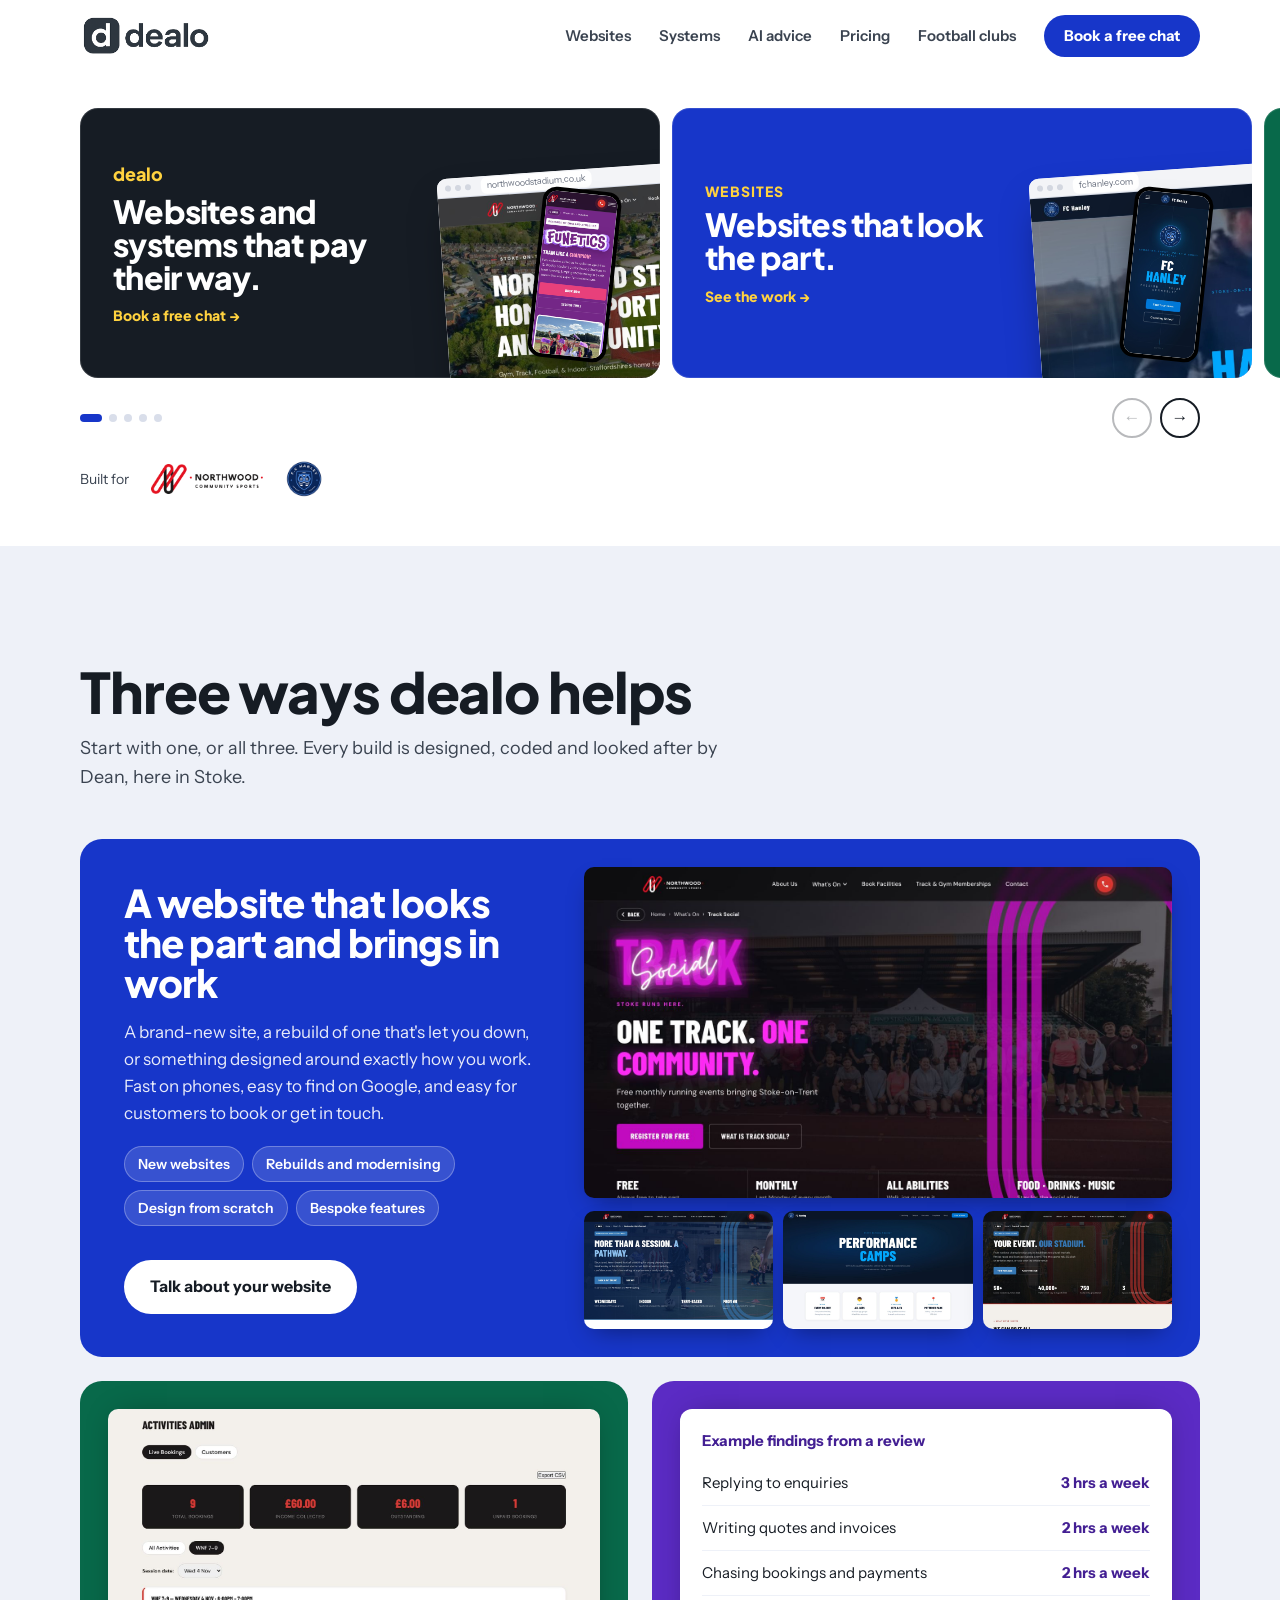
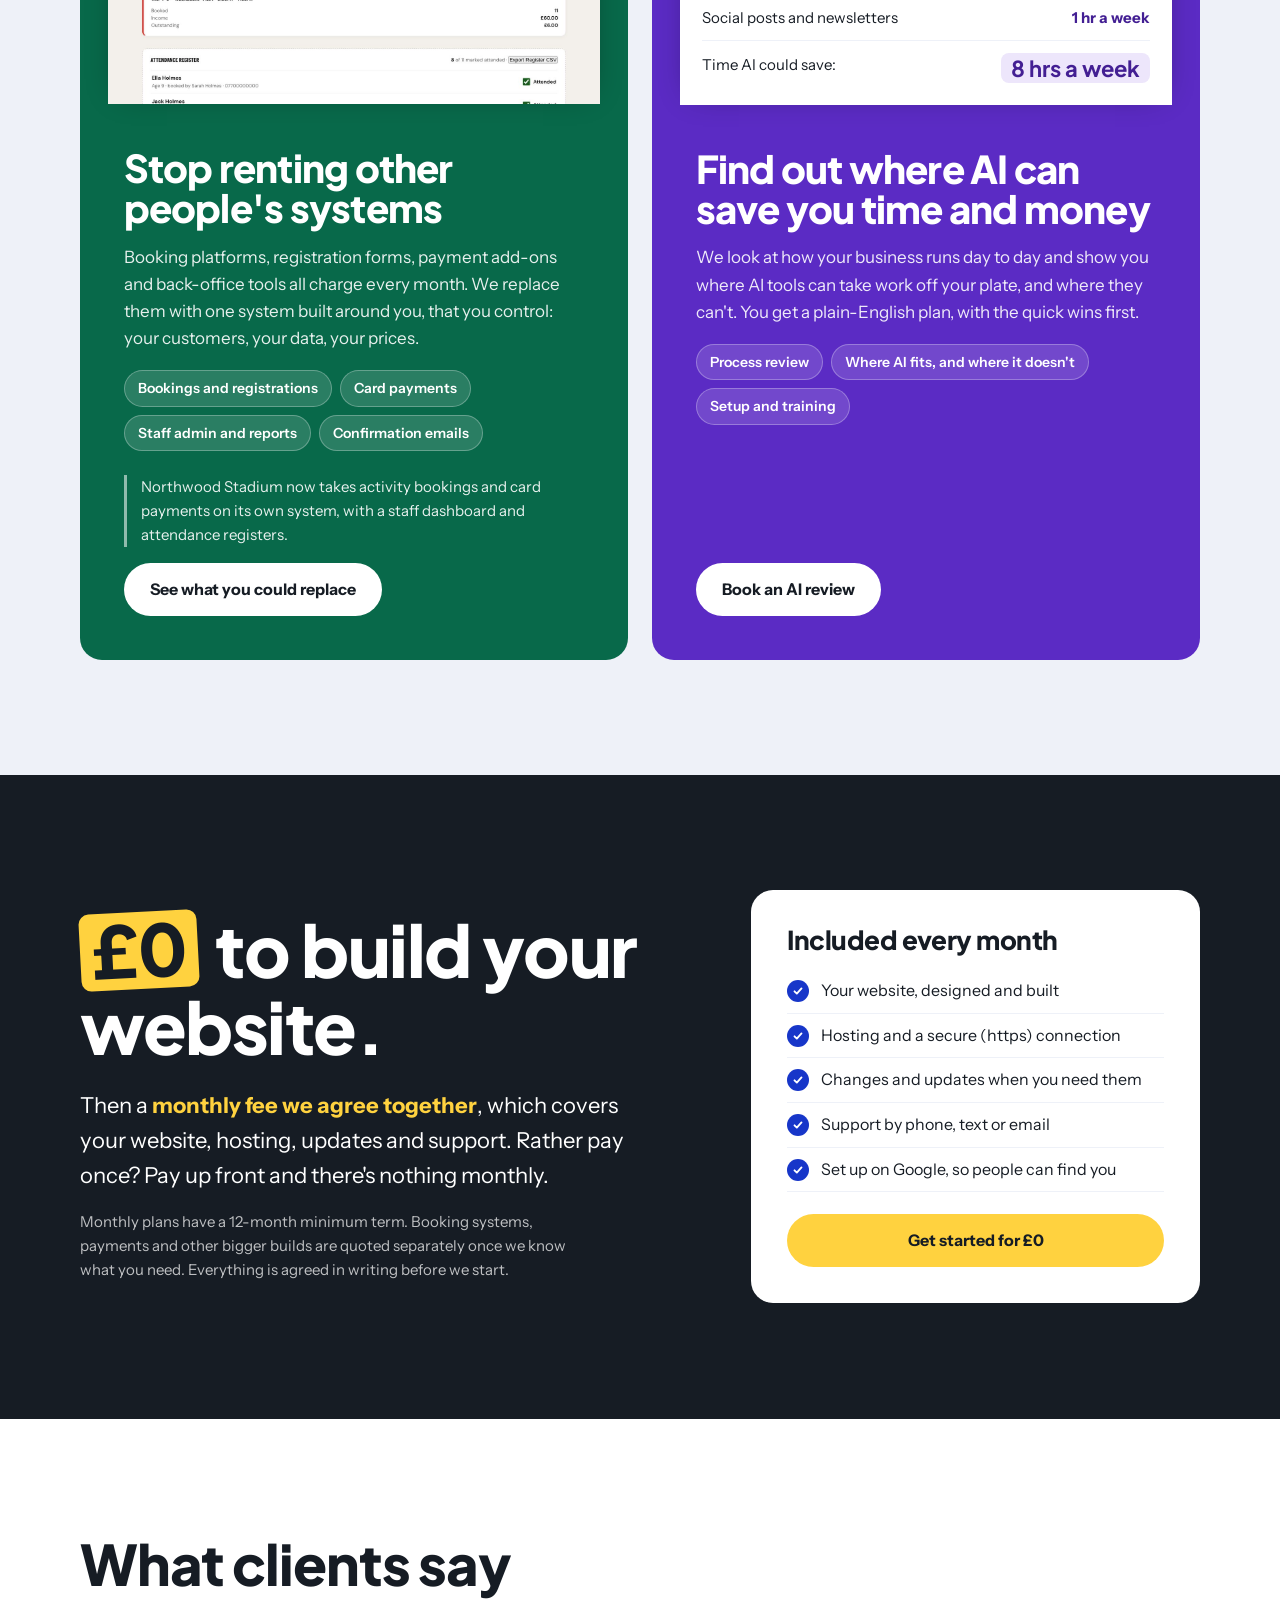
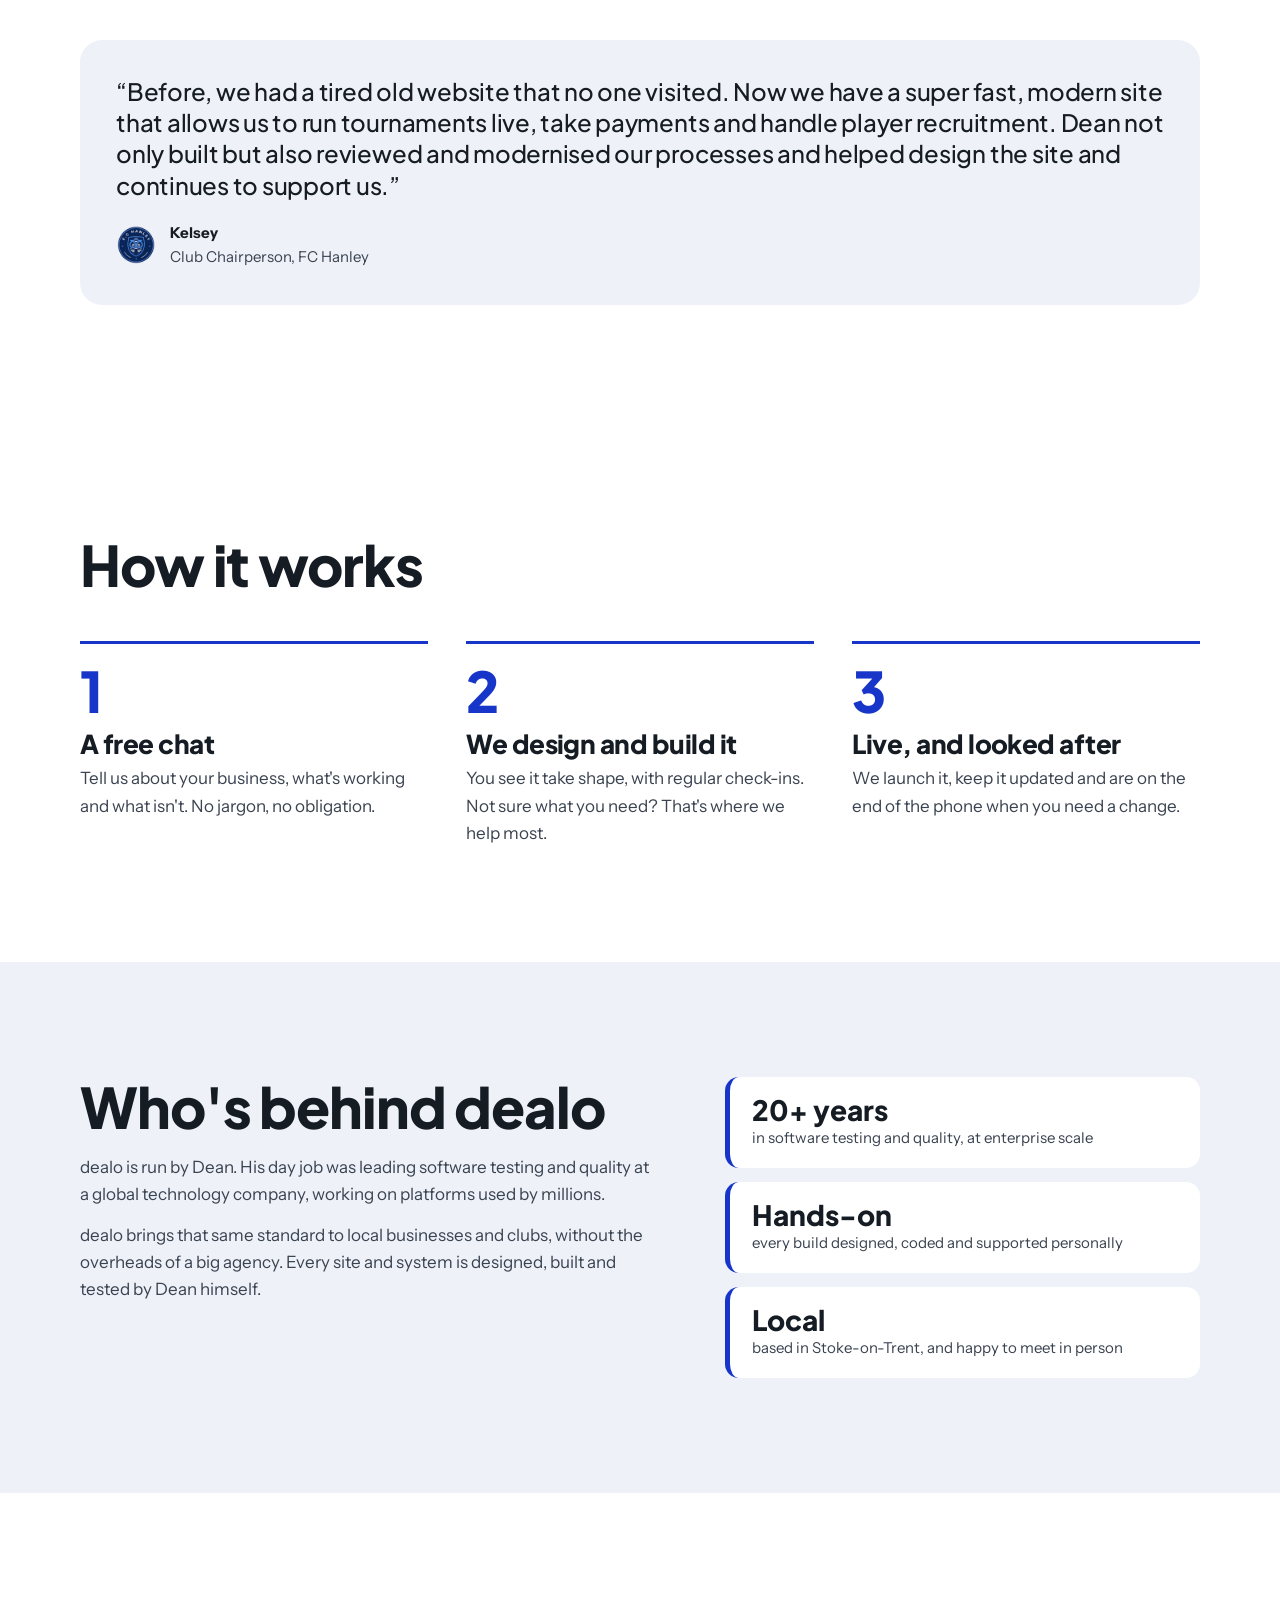
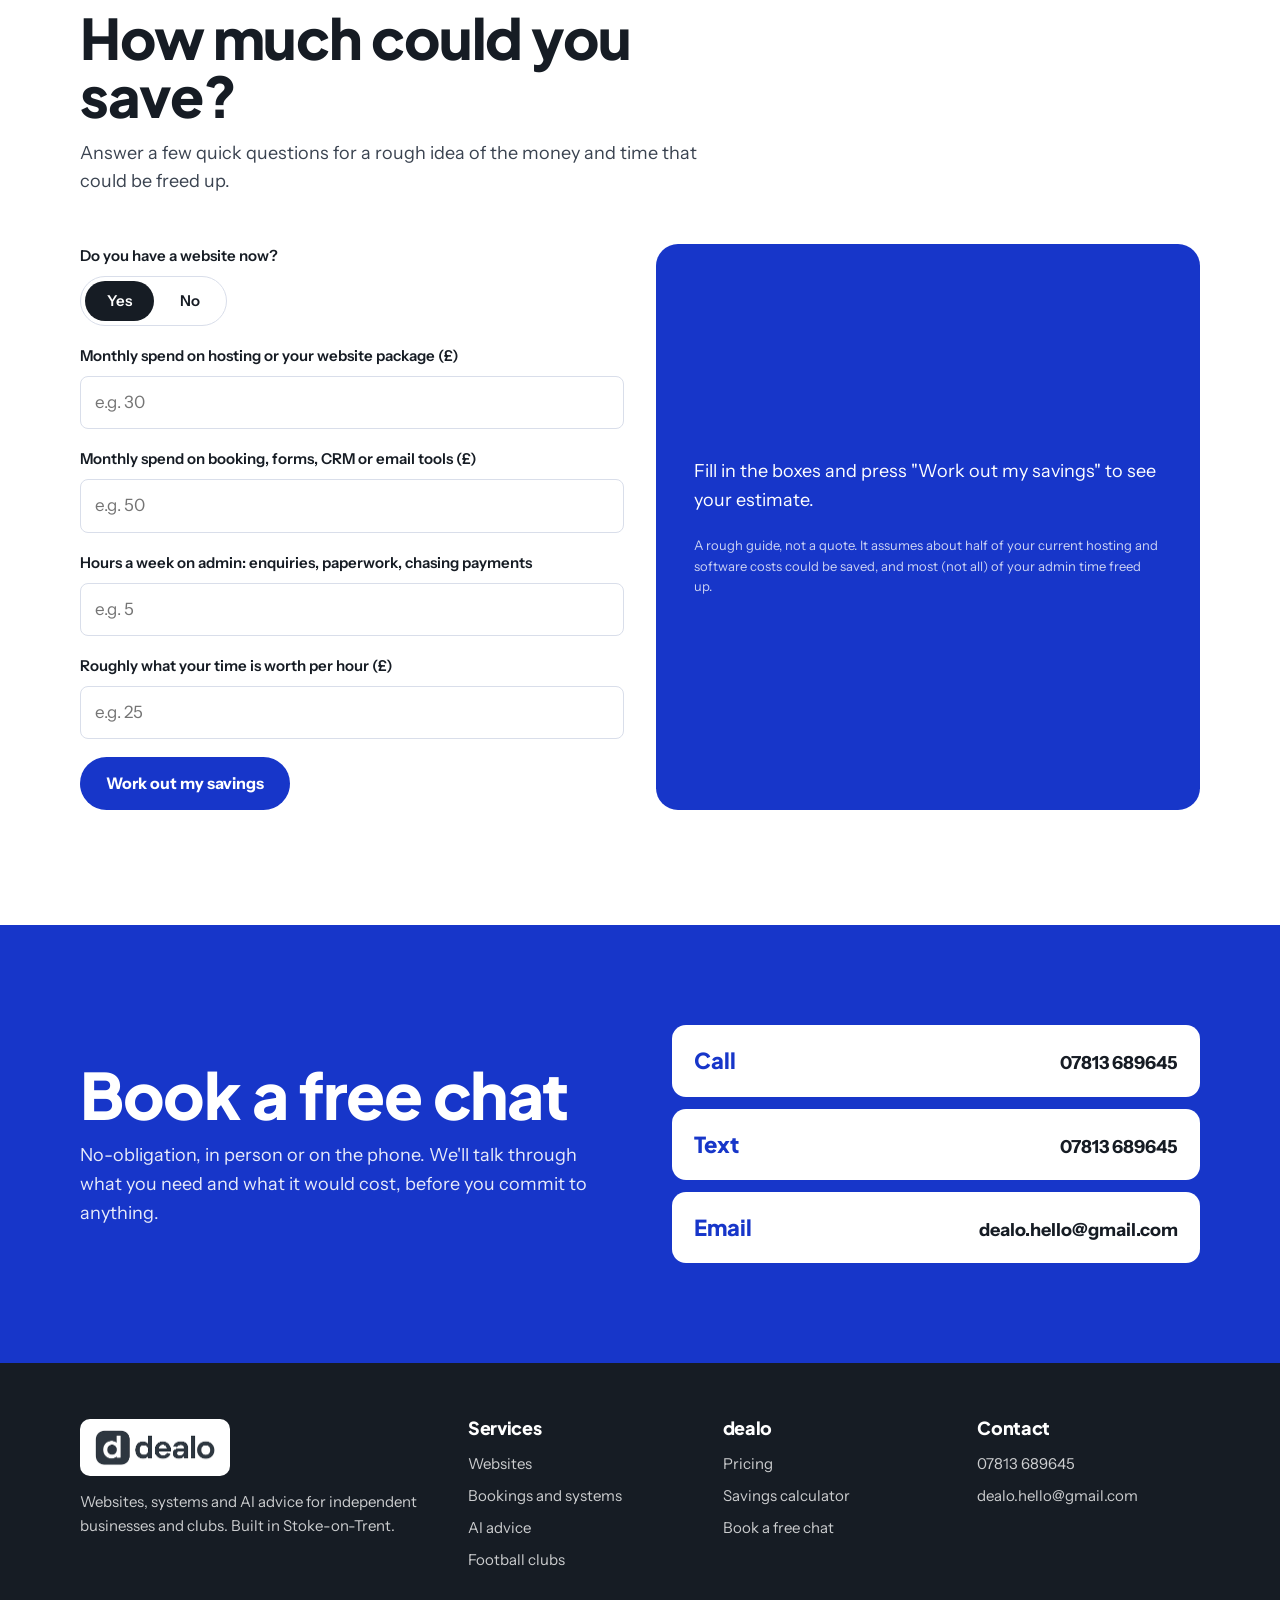
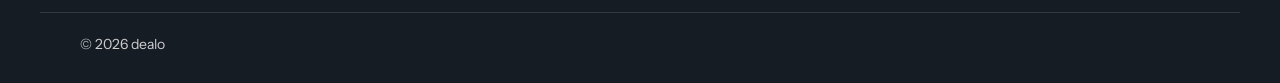
==== commit a4a9dc62: "Home hero: compact bet365-style banners with headline and link only Co-Authored-By: Claude Opus 5.5 " ====
--- a/index.html
+++ b/index.html
@@ -46,81 +46,58 @@
   <!-- ═════════ HERO: swipeable cards ═════════ -->
   <section class="hero hero-cards" id="top" aria-roledescription="carousel" aria-label="What dealo does">
     <div class="hero-rail" id="heroRail">
-
-      <article class="hcard hcard-ink" aria-roledescription="slide" aria-label="1 of 5">
+      <a class="hcard hcard-ink" href="#contact" aria-roledescription="slide" aria-label="1 of 5">
         <div class="hcard-copy">
           <p class="hcard-kicker hcard-kicker-brand">dealo</p>
           <h1 class="hcard-title">Websites and systems that pay their way.</h1>
-          <p class="hcard-text">dealo builds websites, booking systems and admin tools for independent businesses and clubs. You pay nothing to get started.</p>
-          <div class="hcard-actions">
-            <a href="#contact" class="btn btn-glaze">Book a free chat</a>
-            <a href="#websites" class="btn btn-ghost">See the work</a>
-          </div>
+          <span class="hcard-link">Book a free chat <span aria-hidden="true">&#8594;</span></span>
         </div>
         <div class="hcard-media">
-          <figure class="hshot"><div class="browser-bar"><i></i><i></i><i></i><span>northwoodstadium.co.uk</span></div><img src="images/work/nw-home.jpg" alt="Northwood Stadium website homepage" width="1440" height="900"></figure>
+          <figure class="hshot"><div class="browser-bar"><i></i><i></i><i></i><span>northwoodstadium.co.uk</span></div><img src="images/work/nw-home.jpg" alt="Northwood Stadium website" width="1440" height="900"></figure>
           <figure class="hphone"><img src="images/work/nw-phone-funetics.jpg" alt="Northwood's Funetics page on a phone" width="585" height="1266"></figure>
         </div>
-      </article>
-
-      <article class="hcard hcard-cobalt" aria-roledescription="slide" aria-label="2 of 5">
+      </a>
+      <a class="hcard hcard-cobalt" href="#websites" aria-roledescription="slide" aria-label="2 of 5">
         <div class="hcard-copy">
           <p class="hcard-kicker">Websites</p>
-          <h2 class="hcard-title">A website that looks the part.</h2>
-          <p class="hcard-text">New sites, rebuilds and bespoke designs. Fast on phones, easy to find on Google, easy to book.</p>
-          <div class="hcard-actions"><a href="#websites" class="btn btn-light">See websites</a></div>
+          <h2 class="hcard-title">Websites that look the part.</h2>
+          <span class="hcard-link">See the work <span aria-hidden="true">&#8594;</span></span>
         </div>
         <div class="hcard-media">
-          <figure class="hshot"><div class="browser-bar"><i></i><i></i><i></i><span>fchanley.com</span></div><img src="images/work/fch-home.jpg" alt="FC Hanley website homepage" width="1440" height="900" loading="lazy"></figure>
+          <figure class="hshot"><div class="browser-bar"><i></i><i></i><i></i><span>fchanley.com</span></div><img src="images/work/fch-home.jpg" alt="FC Hanley website" width="1440" height="900" loading="lazy"></figure>
           <figure class="hphone"><img src="images/work/fch-phone-home.jpg" alt="FC Hanley website on a phone" width="585" height="1266" loading="lazy"></figure>
         </div>
-      </article>
-
-      <article class="hcard hcard-emerald" aria-roledescription="slide" aria-label="3 of 5">
+      </a>
+      <a class="hcard hcard-emerald" href="#systems" aria-roledescription="slide" aria-label="3 of 5">
         <div class="hcard-copy">
           <p class="hcard-kicker">Systems</p>
-          <h2 class="hcard-title">Stop renting other people's systems.</h2>
-          <p class="hcard-text">Bookings, registrations, payments and admin, built around you. Your customers, your data, your prices.</p>
-          <div class="hcard-actions"><a href="#systems" class="btn btn-light">See systems</a></div>
+          <h2 class="hcard-title">Your bookings. Your data. Your prices.</h2>
+          <span class="hcard-link">See systems <span aria-hidden="true">&#8594;</span></span>
         </div>
         <div class="hcard-media">
-          <figure class="hshot"><div class="browser-bar"><i></i><i></i><i></i><span>Bookings admin</span></div><img src="images/work/nw-admin.jpg" alt="Northwood's bookings admin dashboard (sample data)" width="1440" height="900" loading="lazy"></figure>
-        </div>
-      </article>
-
-      <article class="hcard hcard-violet" aria-roledescription="slide" aria-label="4 of 5">
+          <figure class="hshot"><div class="browser-bar"><i></i><i></i><i></i><span>Bookings admin</span></div><img src="images/work/nw-admin.jpg" alt="Northwood's bookings admin (sample data)" width="1440" height="900" loading="lazy"></figure>
+        </div>
+      </a>
+      <a class="hcard hcard-violet" href="#ai" aria-roledescription="slide" aria-label="4 of 5">
         <div class="hcard-copy">
           <p class="hcard-kicker">AI advice</p>
           <h2 class="hcard-title">Find the hours hiding in your week.</h2>
-          <p class="hcard-text">A plain-English review of where AI can take work off your plate, and where it can't.</p>
-          <div class="hcard-actions"><a href="#ai" class="btn btn-light">See how it works</a></div>
-        </div>
-        <div class="hcard-media hcard-media-ai">
-          <div class="hreport">
-            <p class="hreport-title">Example findings</p>
-            <ul>
-              <li><span>Replying to enquiries</span><b>3 hrs</b></li>
-              <li><span>Quotes and invoices</span><b>2 hrs</b></li>
-              <li><span>Chasing payments</span><b>2 hrs</b></li>
-            </ul>
-            <p class="hreport-total">Saved each week <b>7 hrs</b></p>
-          </div>
-        </div>
-      </article>
-
-      <article class="hcard hcard-glaze" aria-roledescription="slide" aria-label="5 of 5">
+          <span class="hcard-link">How it works <span aria-hidden="true">&#8594;</span></span>
+        </div>
+        <div class="hcard-media" aria-hidden="true">
+          <span class="hsticker">7 hrs<small>saved a week</small></span>
+        </div>
+      </a>
+      <a class="hcard hcard-glaze" href="#pricing" aria-roledescription="slide" aria-label="5 of 5">
         <div class="hcard-copy">
           <p class="hcard-kicker">Pricing</p>
           <h2 class="hcard-title">Nothing to pay to get started.</h2>
-          <p class="hcard-text">Then a monthly fee we agree together for hosting, updates and support. Rather pay once? Pay up front and there's nothing monthly.</p>
-          <div class="hcard-actions"><a href="#pricing" class="btn btn-ink">See pricing</a></div>
-        </div>
-        <div class="hcard-media hcard-media-price" aria-hidden="true">
-          <span class="hprice">£0</span>
-          <span class="hprice-sub">to build</span>
-        </div>
-      </article>
-
+          <span class="hcard-link">See pricing <span aria-hidden="true">&#8594;</span></span>
+        </div>
+        <div class="hcard-media" aria-hidden="true">
+          <span class="hsticker">£0<small>to build</small></span>
+        </div>
+      </a>
     </div>
 
     <div class="wrap hero-controls">
--- a/site.css
+++ b/site.css
@@ -121,72 +121,53 @@
   .hero-stack { max-width: 560px; width: 100%; margin: 8px auto 0; }
 }
 
-/* ── Home hero: swipeable colour cards ───────────────────── */
-.hero-cards { padding: clamp(18px, 3vw, 40px) 0 clamp(40px, 5vw, 64px); background: var(--white); --rail-pad: max(var(--gutter), calc((100vw - var(--wrap)) / 2 + var(--gutter))); }
-.hero-rail { display: flex; gap: 14px; overflow-x: auto; scroll-snap-type: x mandatory; scroll-padding-inline: var(--rail-pad); padding: 4px var(--rail-pad) 10px; scrollbar-width: none; overscroll-behavior-x: contain; -webkit-overflow-scrolling: touch; }
+/* ── Home hero: compact swipeable banners (bet365 style) ── */
+.hero-cards { padding: clamp(14px, 2.5vw, 32px) 0 clamp(28px, 4vw, 48px); background: var(--white); --rail-pad: max(var(--gutter), calc((100vw - var(--wrap)) / 2 + var(--gutter))); }
+.hero-rail { display: flex; gap: 12px; overflow-x: auto; scroll-snap-type: x mandatory; scroll-padding-inline: var(--rail-pad); padding: 4px var(--rail-pad) 8px; scrollbar-width: none; overscroll-behavior-x: contain; -webkit-overflow-scrolling: touch; }
 .hero-rail::-webkit-scrollbar { display: none; }
 .hero-rail::after { content: ""; flex: 0 0 1px; }
-.hcard { flex: 0 0 min(calc(100vw - 2 * var(--gutter) - 40px), 1040px); scroll-snap-align: start; position: relative; overflow: hidden; display: grid; grid-template-columns: minmax(0, 1fr) minmax(0, 1fr); min-height: clamp(400px, 36vw, 470px); border-radius: var(--r-lg); color: var(--white); }
+.hcard { flex: 0 0 min(calc(100vw - 2 * var(--gutter) - 44px), 580px); height: clamp(176px, 22vw, 270px); scroll-snap-align: start; position: relative; overflow: hidden; display: grid; grid-template-columns: 60% 40%; border-radius: 18px; color: var(--white); text-decoration: none; box-shadow: inset 0 0 0 1px rgba(255,255,255,0.12); }
 .hcard-ink { background: var(--ink); }
 .hcard-cobalt { background: var(--cobalt); }
 .hcard-emerald { background: var(--emerald); }
 .hcard-violet { background: var(--violet); }
-.hcard-glaze { background: var(--glaze); color: var(--ink); }
-.hcard-copy { position: relative; z-index: 2; display: flex; flex-direction: column; justify-content: center; padding: clamp(26px, 4vw, 52px); }
-.hcard-kicker { font-family: var(--f-display); font-weight: 800; font-size: 14px; letter-spacing: 0.08em; text-transform: uppercase; color: var(--glaze); margin-bottom: 12px; }
+.hcard-glaze { background: var(--glaze); color: var(--ink); box-shadow: none; }
+.hcard-copy { position: relative; z-index: 2; display: flex; flex-direction: column; justify-content: center; padding: 0 0 0 clamp(18px, 2.6vw, 34px); }
+.hcard-kicker { font-family: var(--f-display); font-weight: 800; font-size: clamp(12px, 1.1vw, 14px); letter-spacing: 0.08em; text-transform: uppercase; color: var(--glaze); margin-bottom: 6px; }
+.hcard-kicker-brand { text-transform: none; letter-spacing: -0.01em; font-size: clamp(15px, 1.4vw, 18px); }
 .hcard-glaze .hcard-kicker { color: var(--cobalt); }
-.hcard-kicker-brand { text-transform: none; letter-spacing: -0.01em; font-size: 20px; }
-.hcard .hcard-title { font-size: clamp(32px, 4.2vw, 56px); line-height: 1.02; letter-spacing: -0.025em; color: inherit; max-width: 13ch; }
-.hcard-text { margin-top: 16px; font-size: clamp(16px, 1.4vw, 18px); line-height: 1.5; max-width: 30em; color: rgba(255,255,255,0.86); }
-.hcard-glaze .hcard-text { color: var(--ink-2); }
-.hcard-actions { display: flex; flex-wrap: wrap; gap: 10px; margin-top: 24px; }
-.btn-ghost { border-color: rgba(255,255,255,0.7); color: var(--white); background: transparent; }
-.btn-ghost:hover { background: var(--white); color: var(--ink); }
-.btn-ink { background: var(--ink); color: var(--white); }
-.btn-ink:hover { background: var(--ink-2); }
-
-.hcard-media { position: relative; min-height: 220px; }
-.hshot { position: absolute; margin: 0; left: 4%; top: 13%; width: 118%; aspect-ratio: 16 / 10.6; background: var(--white); border-radius: 12px; overflow: hidden; transform: rotate(-3deg); box-shadow: 0 30px 60px -20px rgba(0,0,0,0.5); }
-.hshot img { display: block; width: 100%; height: calc(100% - 30px); object-fit: cover; object-position: top center; }
-.hphone { position: absolute; margin: 0; right: 8%; bottom: -8%; width: 24%; aspect-ratio: 9 / 19.5; border-radius: 22px; border: 6px solid var(--ink); overflow: hidden; background: var(--white); transform: rotate(5deg); box-shadow: 0 24px 40px -16px rgba(0,0,0,0.55); }
-.hcard-ink .hphone { border-color: #000; }
+.hcard .hcard-title { font-size: clamp(21px, 2.5vw, 33px); line-height: 1.04; letter-spacing: -0.025em; color: inherit; }
+.hcard-link { margin-top: 10px; font-family: var(--f-display); font-weight: 800; font-size: clamp(13px, 1.1vw, 15px); color: var(--glaze); }
+.hcard-glaze .hcard-link { color: var(--cobalt); }
+.hcard:hover .hcard-link span { display: inline-block; transform: translateX(3px); transition: transform 0.2s; }
+
+.hcard-media { position: relative; }
+.hshot { position: absolute; margin: 0; left: 8%; top: 20%; width: 210%; aspect-ratio: 16 / 10.6; background: var(--white); border-radius: 10px; overflow: hidden; transform: rotate(-4deg); box-shadow: 0 20px 40px -14px rgba(0,0,0,0.55); }
+.hshot .browser-bar { height: 20px; padding: 0 8px; gap: 4px; }
+.hshot .browser-bar i { width: 6px; height: 6px; }
+.hshot .browser-bar span { font-size: 9px; padding: 1px 6px; margin-left: 6px; }
+.hshot img { display: block; width: 100%; height: calc(100% - 20px); object-fit: cover; object-position: top center; }
+.hphone { position: absolute; margin: 0; left: 46%; top: 30%; width: 34%; aspect-ratio: 9 / 19.5; border-radius: 14px; border: 4px solid #000; overflow: hidden; background: var(--white); transform: rotate(6deg); box-shadow: 0 16px 30px -10px rgba(0,0,0,0.6); }
 .hphone img { width: 100%; height: 100%; object-fit: cover; object-position: top center; }
-
-.hcard-media-ai { display: flex; align-items: center; justify-content: center; padding: 24px; }
-.hreport { width: min(100%, 360px); background: var(--white); color: var(--ink); border-radius: 16px; padding: 20px 22px; transform: rotate(2deg); box-shadow: 0 30px 60px -20px rgba(0,0,0,0.5); }
-.hreport-title { font-weight: 700; font-size: 15px; color: var(--violet-dk); margin-bottom: 6px; }
-.hreport ul { list-style: none; }
-.hreport li { display: flex; justify-content: space-between; gap: 12px; padding: 9px 0; border-bottom: 1px solid var(--line); font-size: 15px; }
-.hreport li b { color: var(--violet); white-space: nowrap; }
-.hreport-total { display: flex; justify-content: space-between; margin-top: 12px; font-weight: 700; }
-.hreport-total b { background: var(--glaze); padding: 0 8px; border-radius: 6px; }
-
-.hcard-media-price { display: flex; flex-direction: column; align-items: center; justify-content: center; }
-.hprice { font-family: var(--f-display); font-weight: 800; font-size: clamp(110px, 14vw, 190px); line-height: 0.9; letter-spacing: -0.05em; color: var(--white); background: var(--cobalt); padding: 10px 34px 22px; border-radius: 28px; transform: rotate(-5deg); box-shadow: 0 30px 60px -24px rgba(15,37,145,0.6); }
-.hprice-sub { margin-top: 18px; font-family: var(--f-display); font-weight: 800; font-size: 22px; transform: rotate(-5deg); }
-
-.hero-controls { display: flex; align-items: center; justify-content: space-between; gap: 16px; margin-top: 16px; }
-.hero-dots { display: flex; gap: 8px; }
-.hero-dot { width: 10px; height: 10px; padding: 0; border: 0; border-radius: 999px; background: var(--line); cursor: pointer; transition: width 0.25s, background 0.25s; }
-.hero-dot[aria-selected="true"] { width: 28px; background: var(--cobalt); }
+.hsticker { position: absolute; top: 50%; left: 50%; transform: translate(-54%, -50%) rotate(-6deg); display: flex; flex-direction: column; align-items: center; font-family: var(--f-display); font-weight: 800; font-size: clamp(38px, 5vw, 66px); line-height: 0.95; letter-spacing: -0.04em; white-space: nowrap; background: var(--white); color: var(--violet); padding: 10px 16px 12px; border-radius: 16px; box-shadow: 0 18px 36px -14px rgba(0,0,0,0.5); }
+.hsticker small { font-size: clamp(11px, 1vw, 14px); letter-spacing: 0; margin-top: 4px; color: var(--ink); }
+.hcard-glaze .hsticker { background: var(--cobalt); color: var(--white); }
+.hcard-glaze .hsticker small { color: var(--glaze); }
+
+.hero-controls { display: flex; align-items: center; justify-content: space-between; gap: 16px; margin-top: 12px; }
+.hero-dots { display: flex; gap: 7px; }
+.hero-dot { width: 8px; height: 8px; padding: 0; border: 0; border-radius: 999px; background: var(--line); cursor: pointer; transition: width 0.25s, background 0.25s; }
+.hero-dot[aria-selected="true"] { width: 22px; background: var(--cobalt); }
 .hero-arrows { display: flex; gap: 8px; }
-.hero-arrow { width: 44px; height: 44px; border-radius: 50%; border: 2px solid var(--ink); background: var(--white); color: var(--ink); font-size: 18px; cursor: pointer; transition: background 0.2s, color 0.2s, opacity 0.2s; }
+.hero-arrow { width: 40px; height: 40px; border-radius: 50%; border: 2px solid var(--ink); background: var(--white); color: var(--ink); font-size: 17px; cursor: pointer; transition: background 0.2s, color 0.2s, opacity 0.2s; }
 .hero-arrow:hover:not(:disabled) { background: var(--ink); color: var(--white); }
 .hero-arrow:disabled { opacity: 0.3; cursor: default; }
-.hero-cards .hero-clients { margin-top: 26px; }
-
+.hero-cards .hero-clients { margin-top: 22px; }
 @media (max-width: 760px) {
-  .hcard { grid-template-columns: 1fr; grid-template-rows: auto 1fr; min-height: 560px; }
-  .hcard-copy { justify-content: flex-start; padding: 26px 22px 8px; }
-  .hcard-media { min-height: 210px; }
-  .hshot { left: 8%; top: 22px; width: 112%; }
-  .hphone { right: 6%; bottom: -14%; width: 30%; }
-  .hcard-media-ai { padding: 20px 18px 26px; }
-  .hprice { font-size: 120px; }
-  .hcard-actions .btn { padding: 12px 20px; font-size: 15px; }
   .hero-arrows { display: none; }
-}
-@media (prefers-reduced-motion: reduce) { .hero-rail { scroll-behavior: auto; } .hero-dot { transition: none; } }
+  .hphone { left: 40%; top: 34%; width: 44%; }
+}
+@media (prefers-reduced-motion: reduce) { .hero-dot, .hcard:hover .hcard-link span { transition: none; } }
 
 /* ── Section heads ───────────────────────────────────────── */
 .section-head { max-width: 640px; margin-bottom: clamp(28px, 4vw, 48px); }
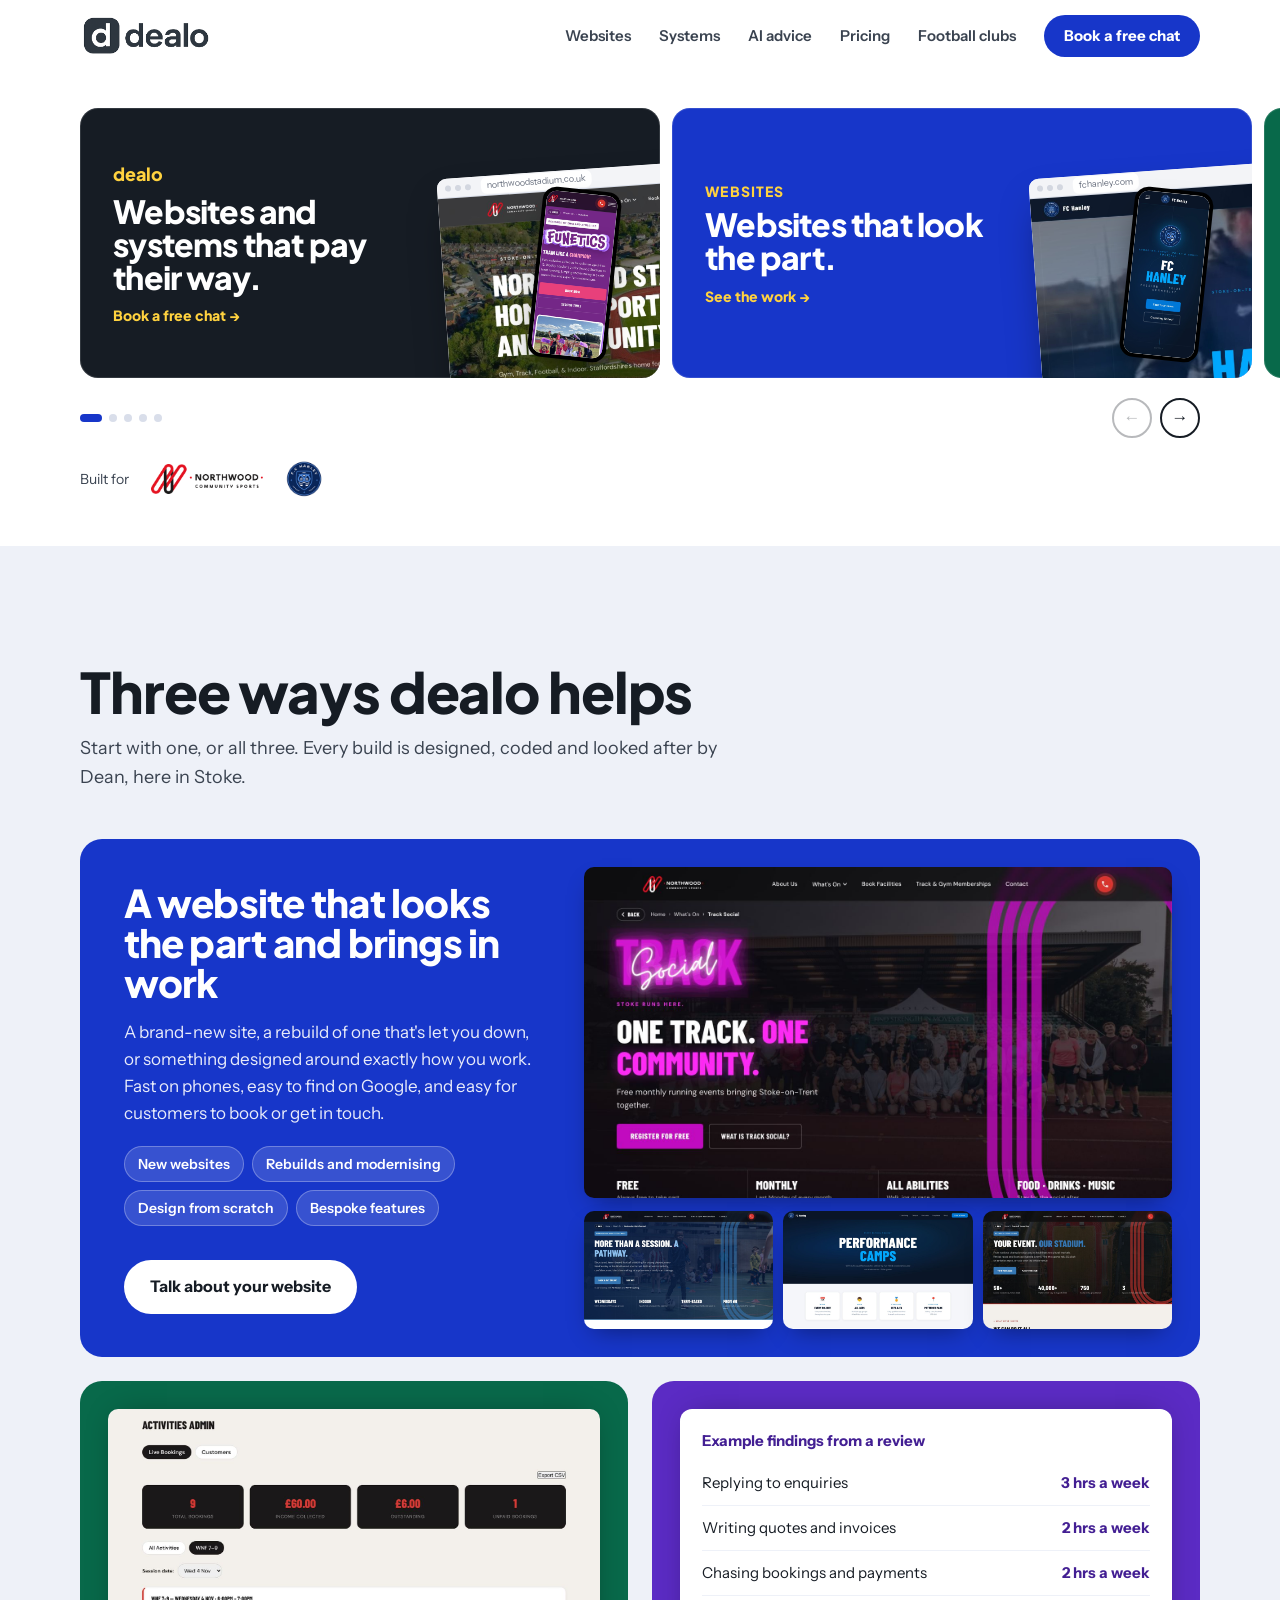
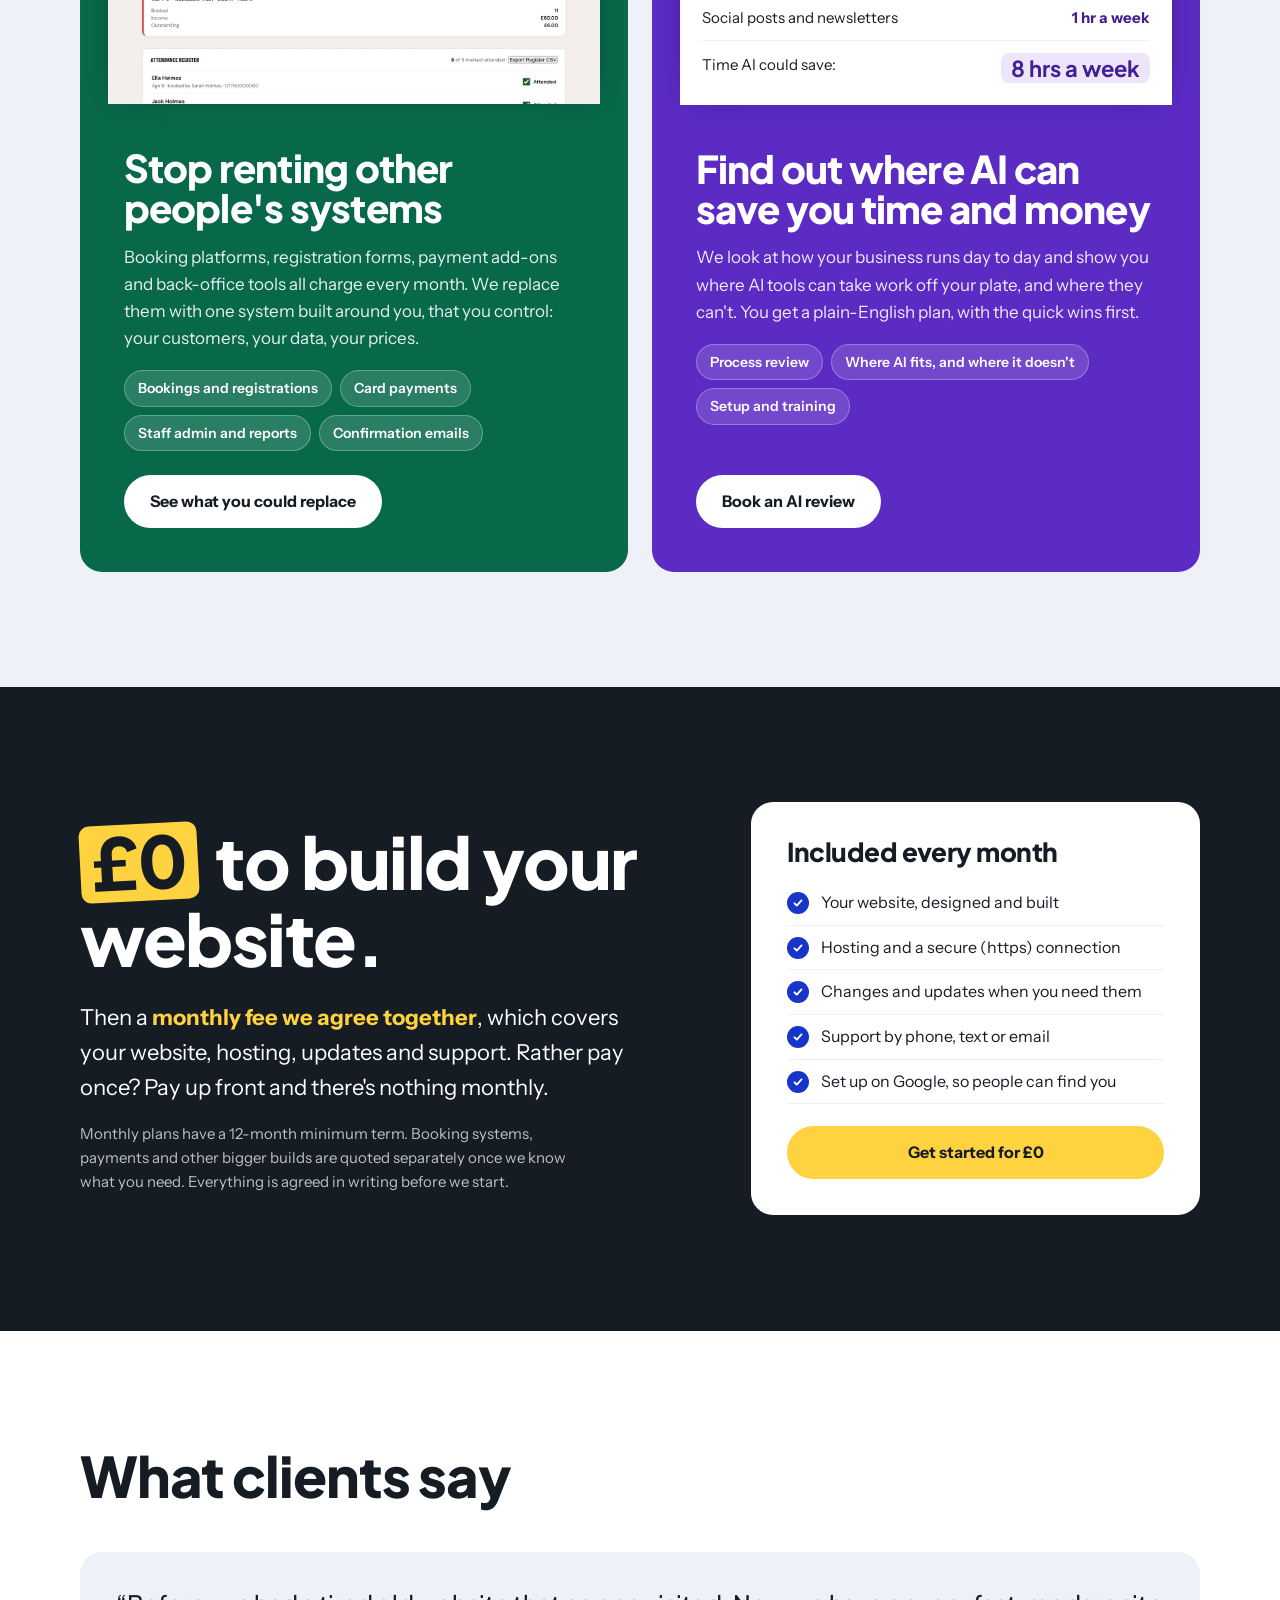
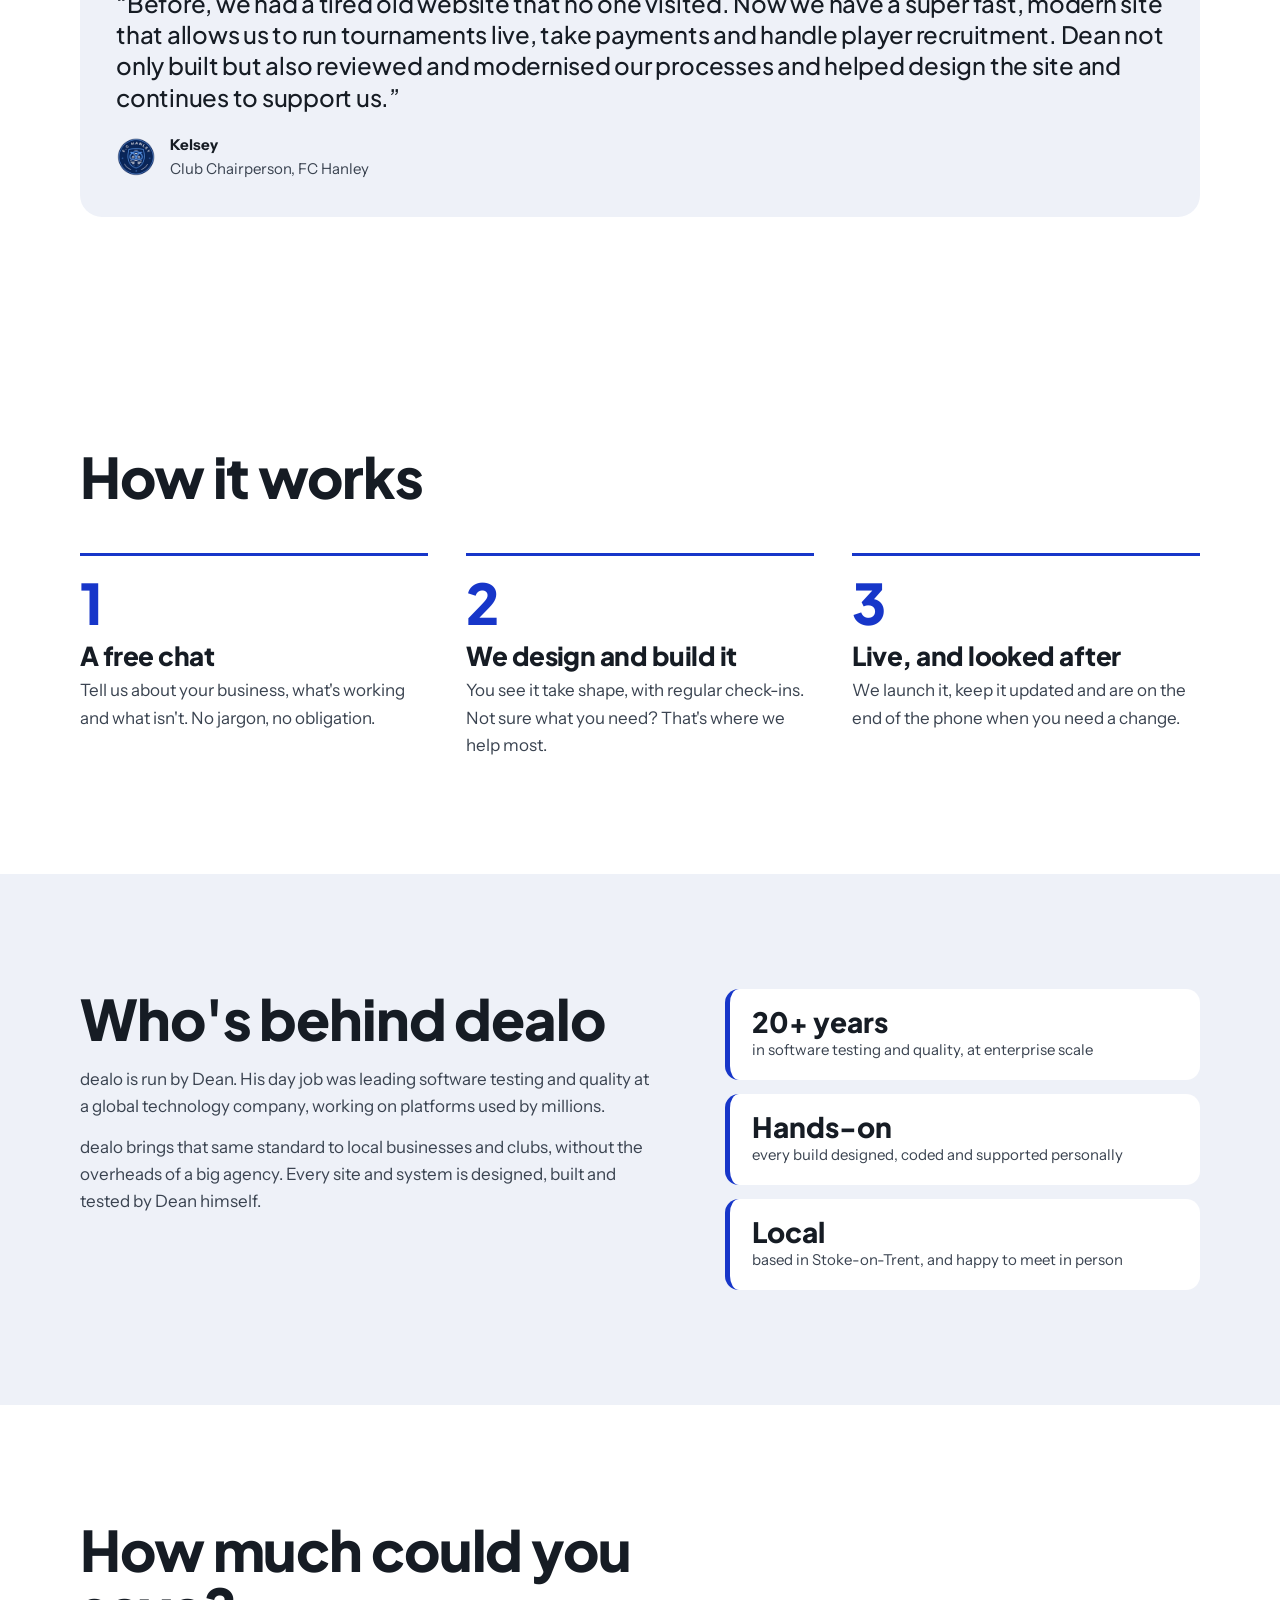
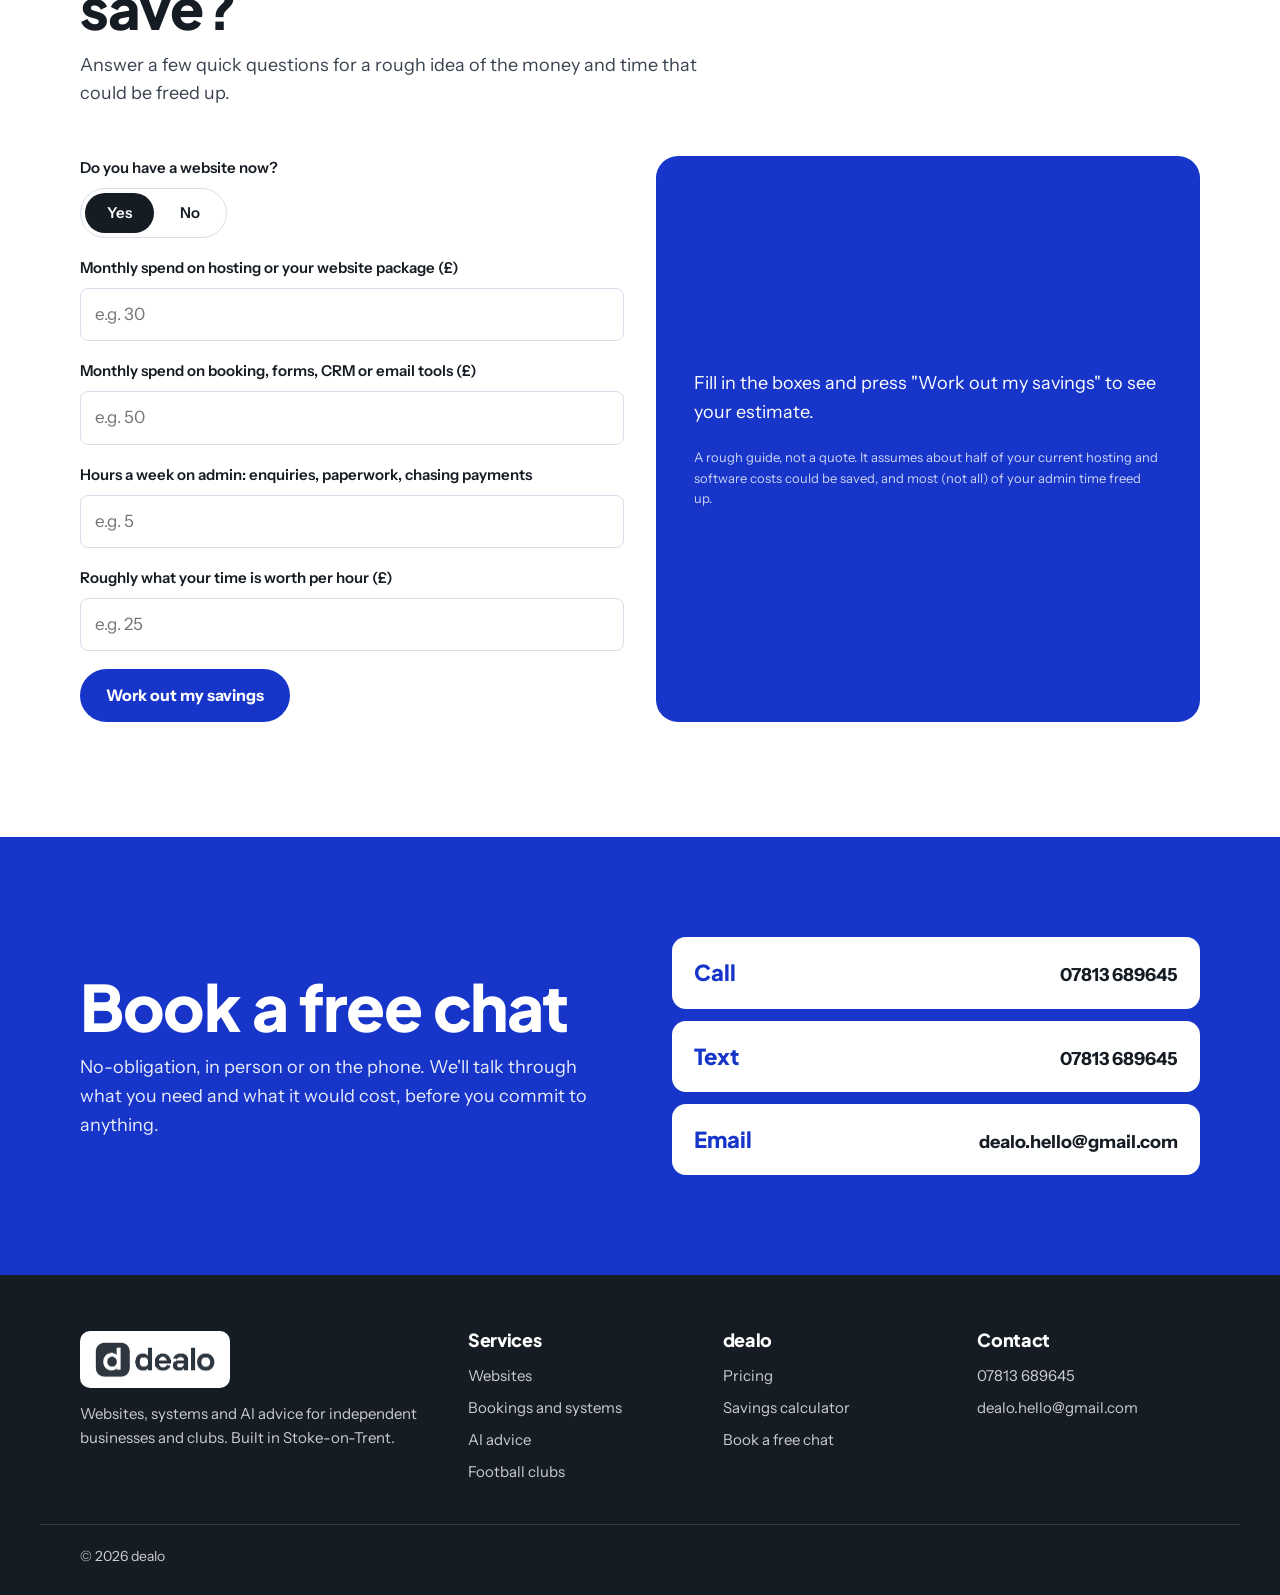
==== commit 6c59f73f: "Systems panel: remove Northwood Stadium proof line Co-Authored-By: Claude Opus 5.5 <noreply@anthropi" ====
--- a/index.html
+++ b/index.html
@@ -159,7 +159,6 @@
               <li>Staff admin and reports</li>
               <li>Confirmation emails</li>
             </ul>
-            <p class="panel-proof">Northwood Stadium now takes activity bookings and card payments on its own system, with a staff dashboard and attendance registers.</p>
             <a href="#contact" class="btn btn-light">See what you could replace</a>
           </div>
         </article>
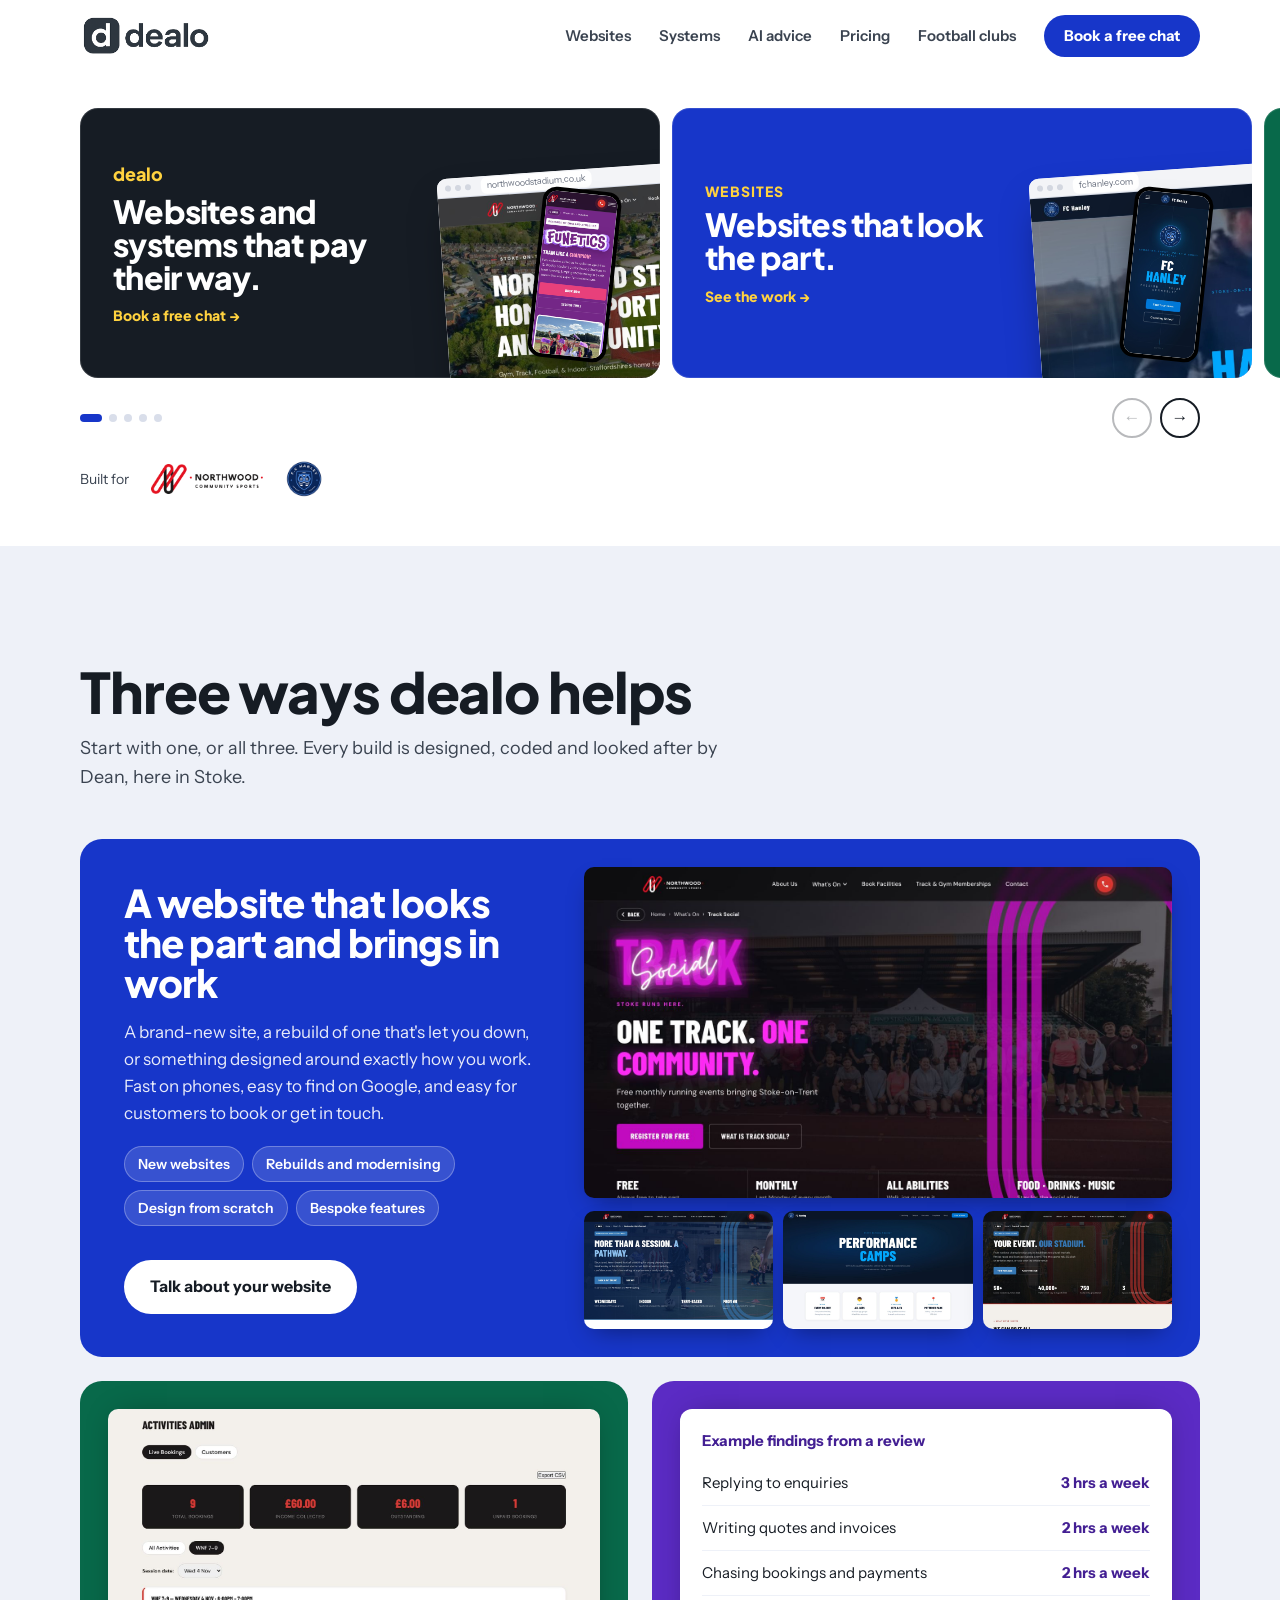
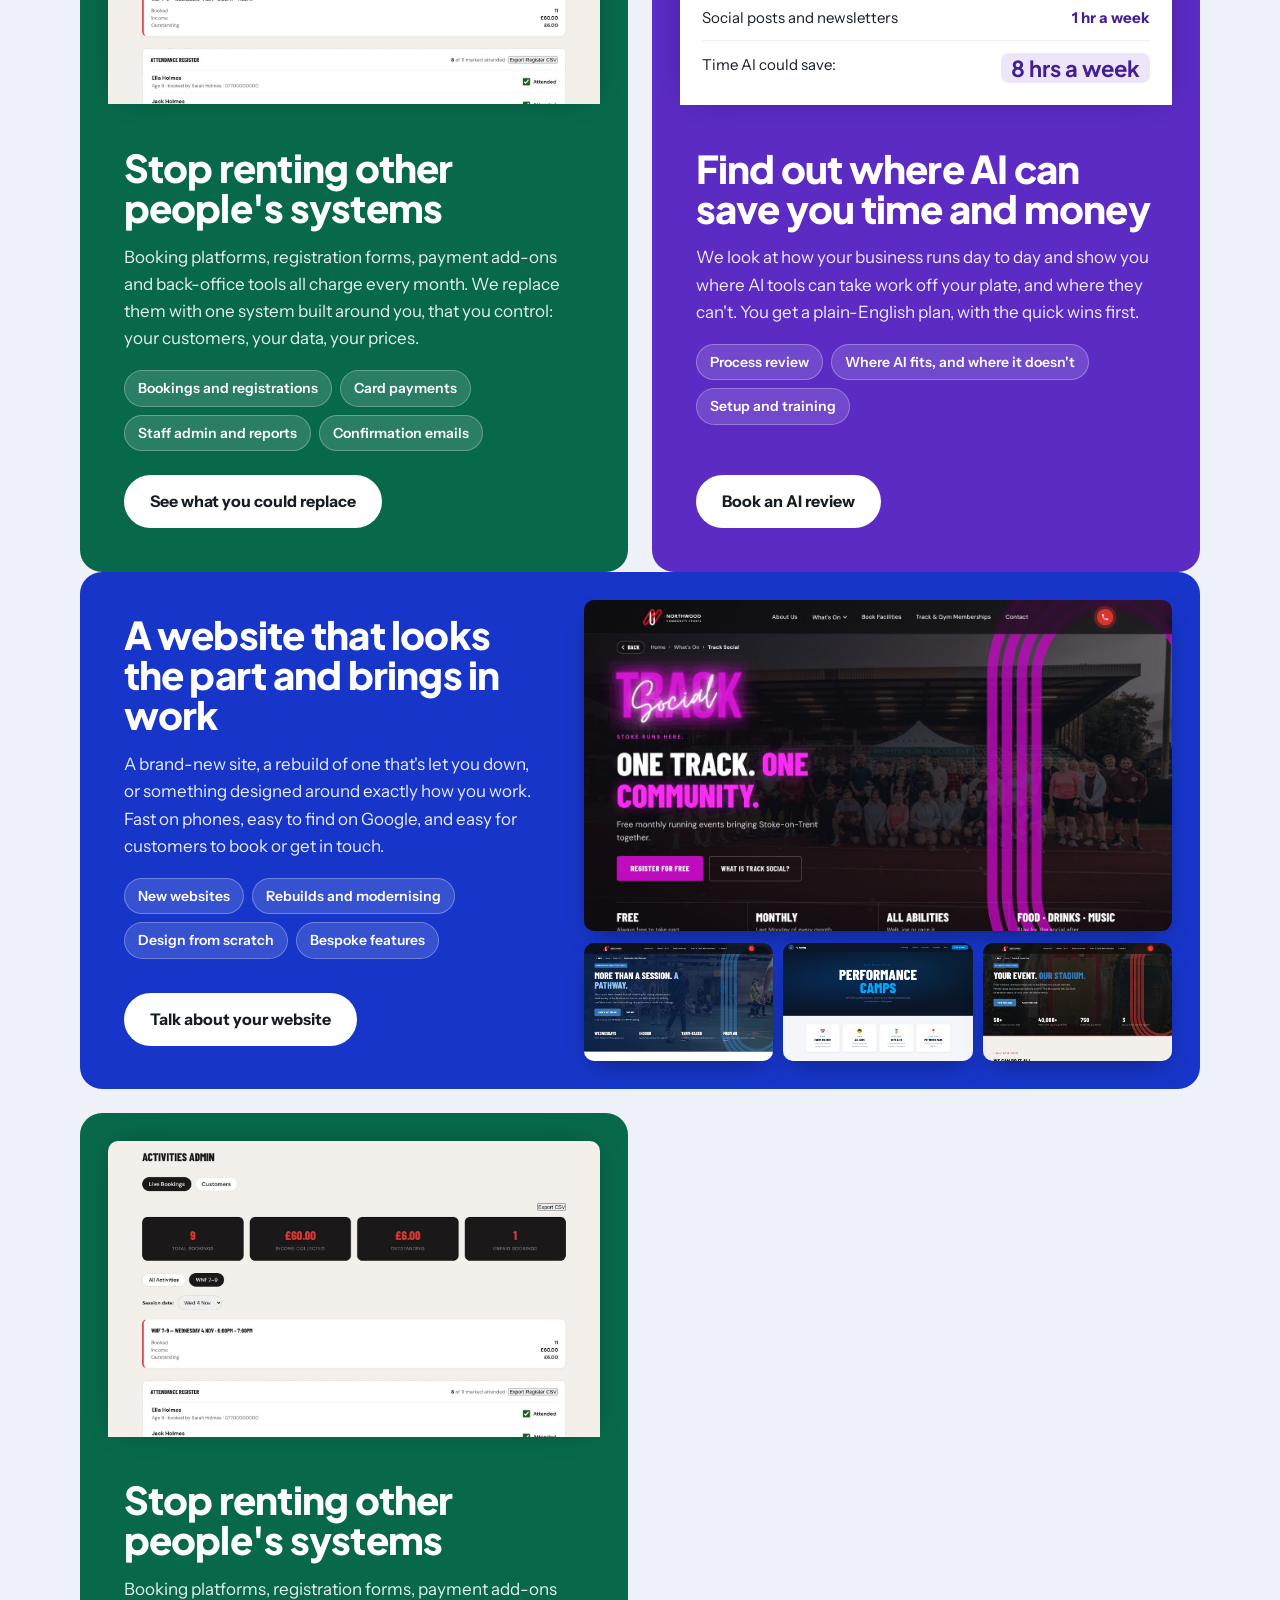
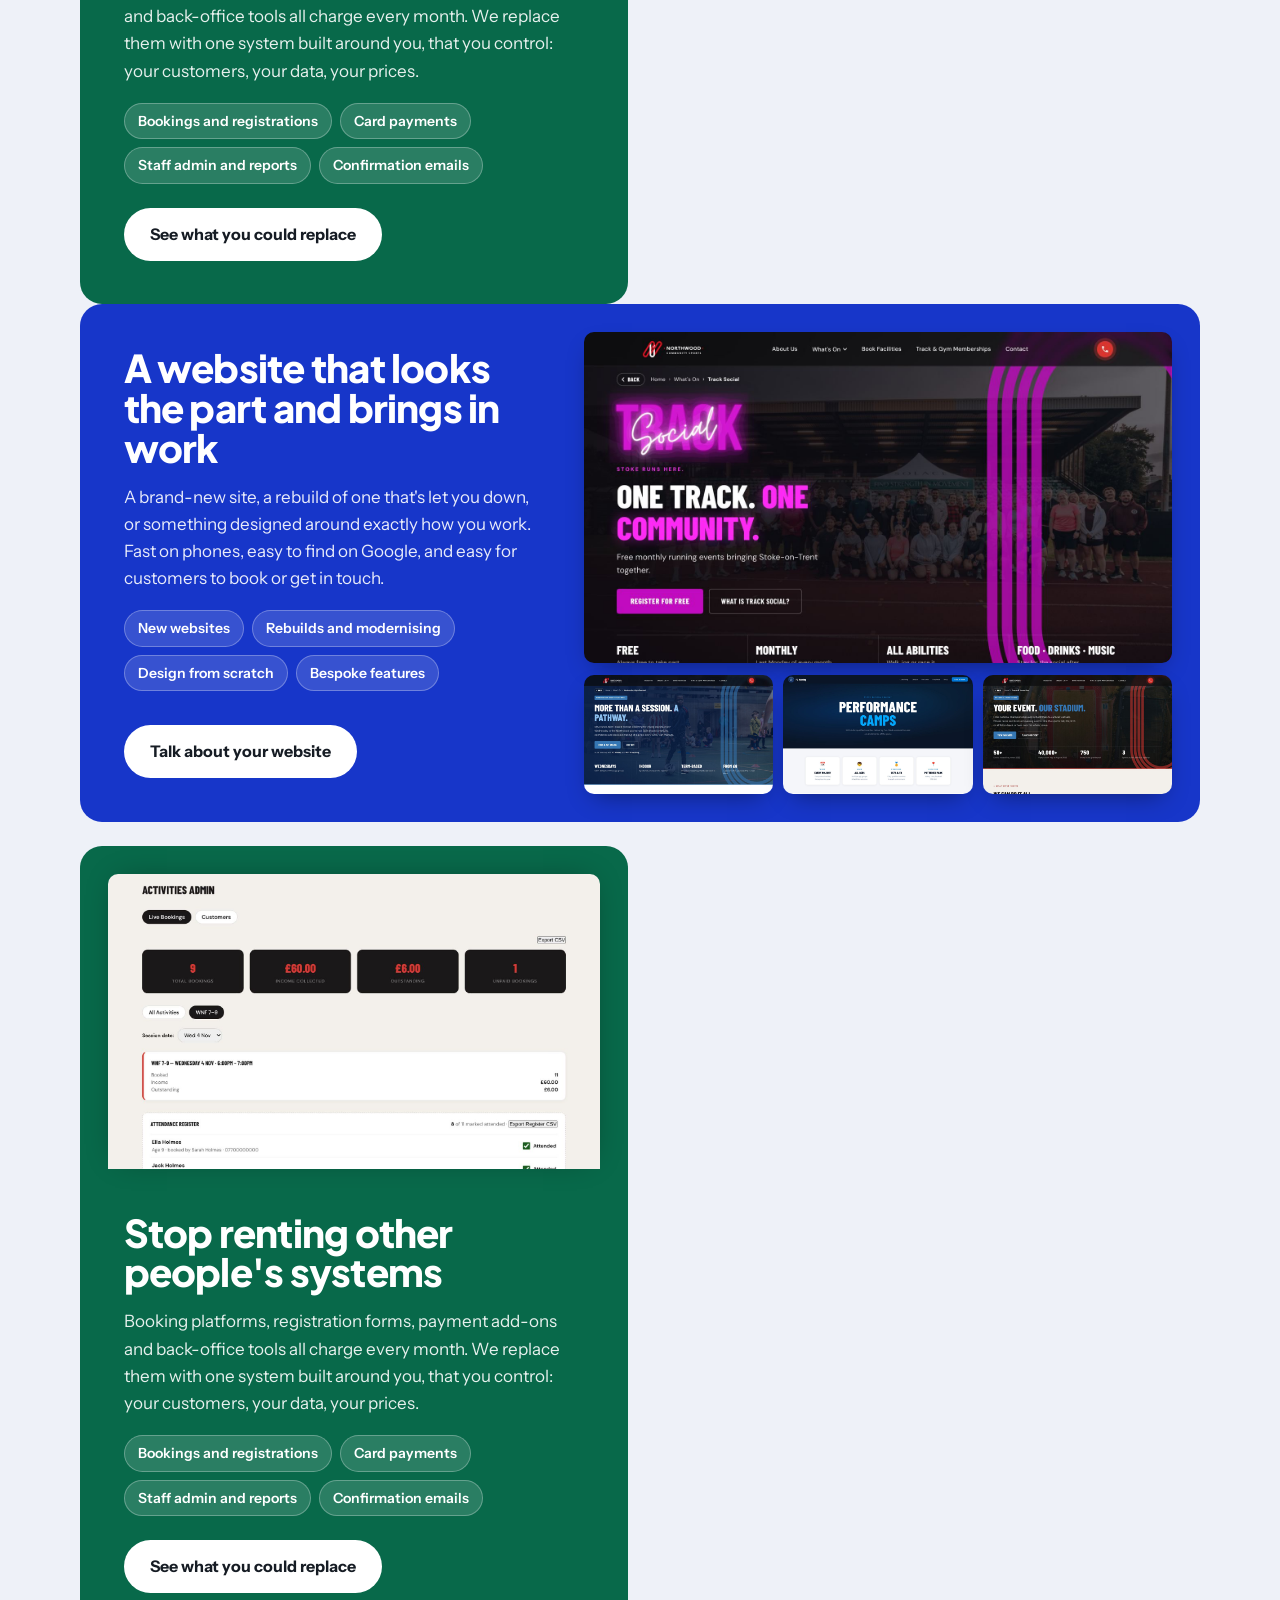
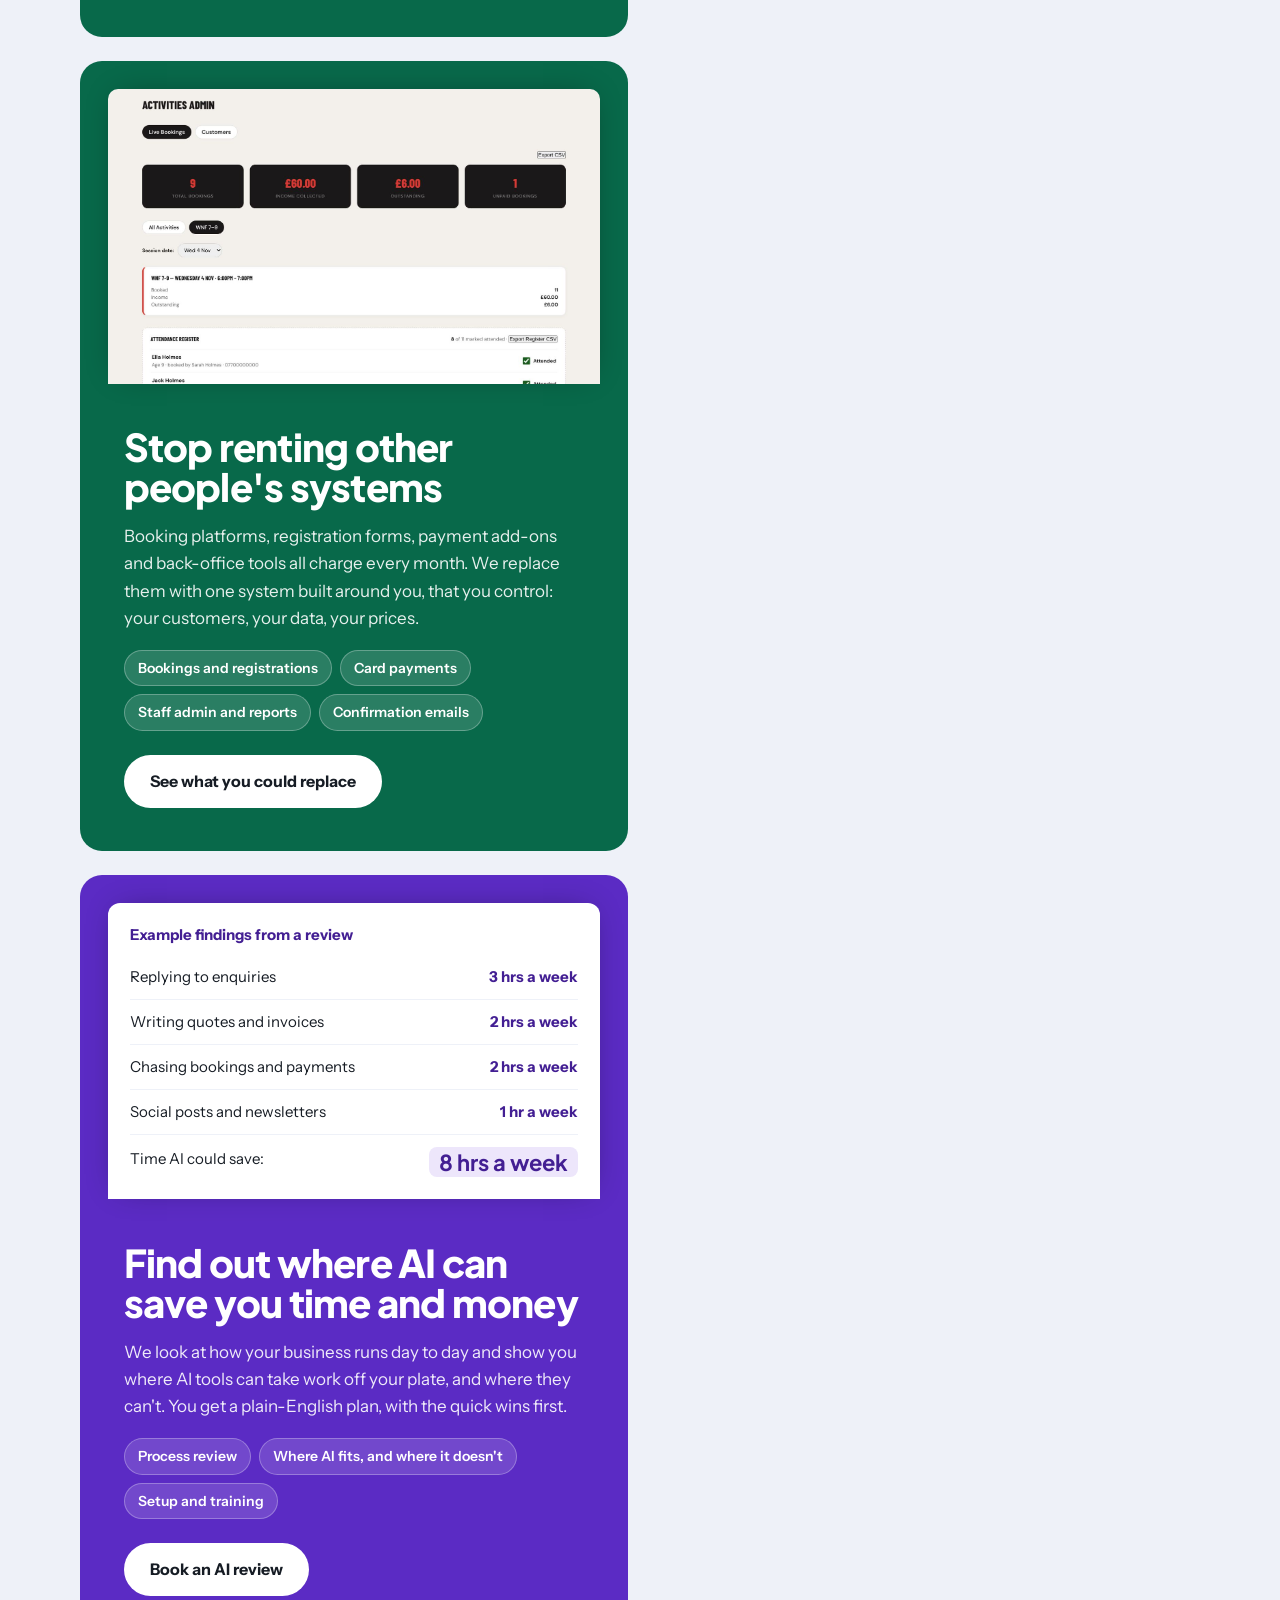
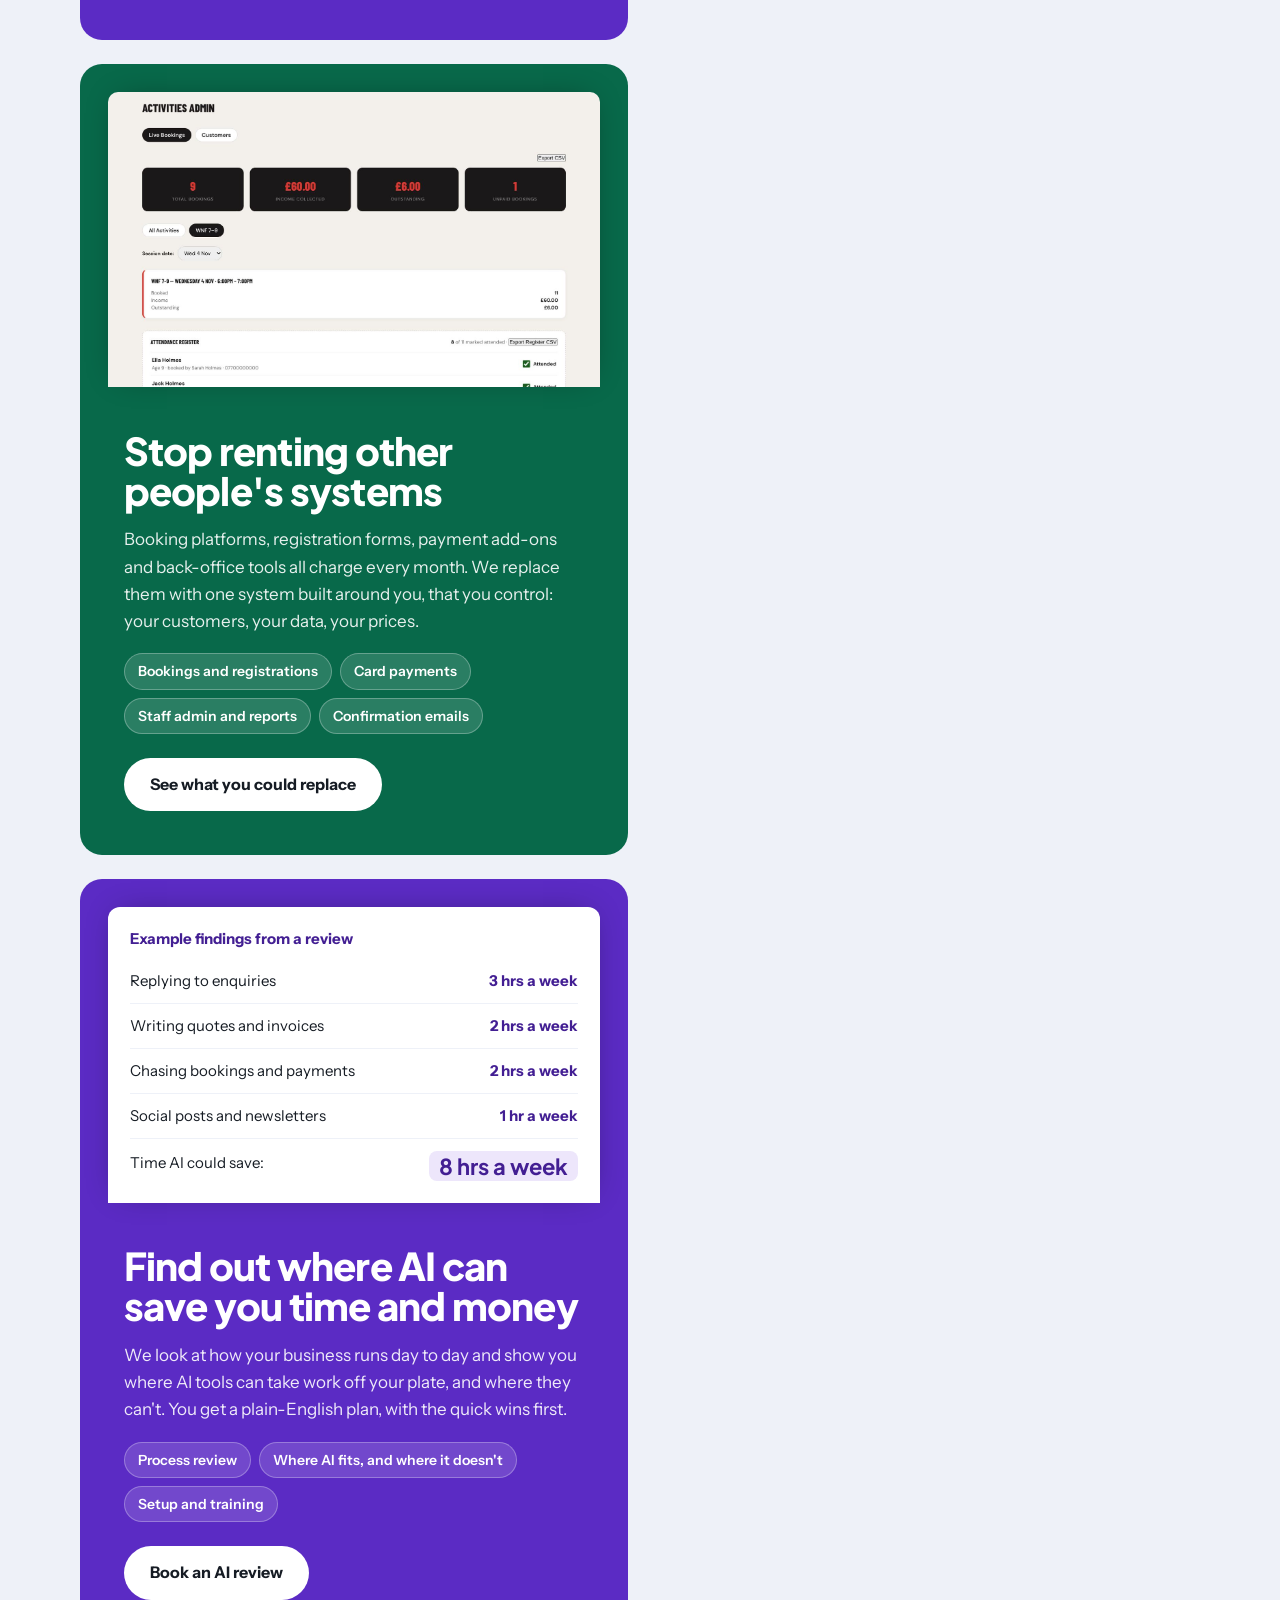
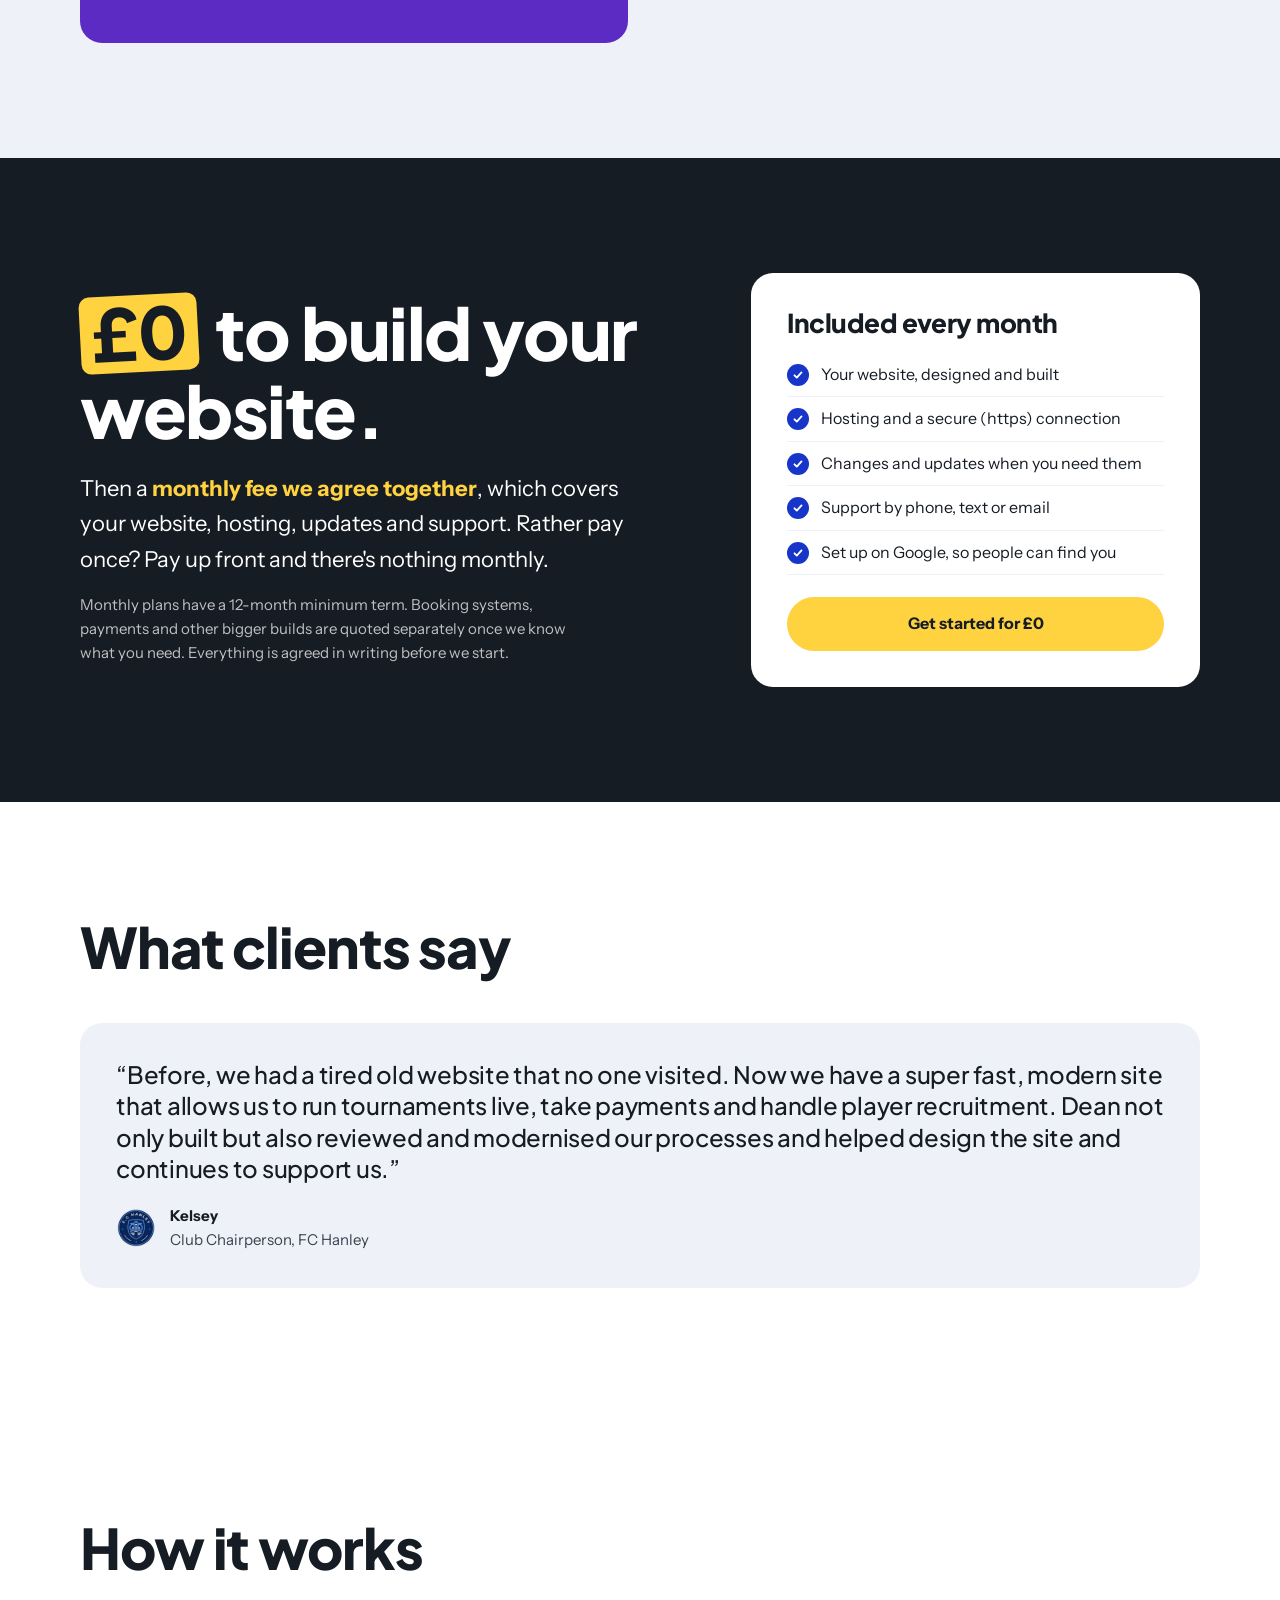
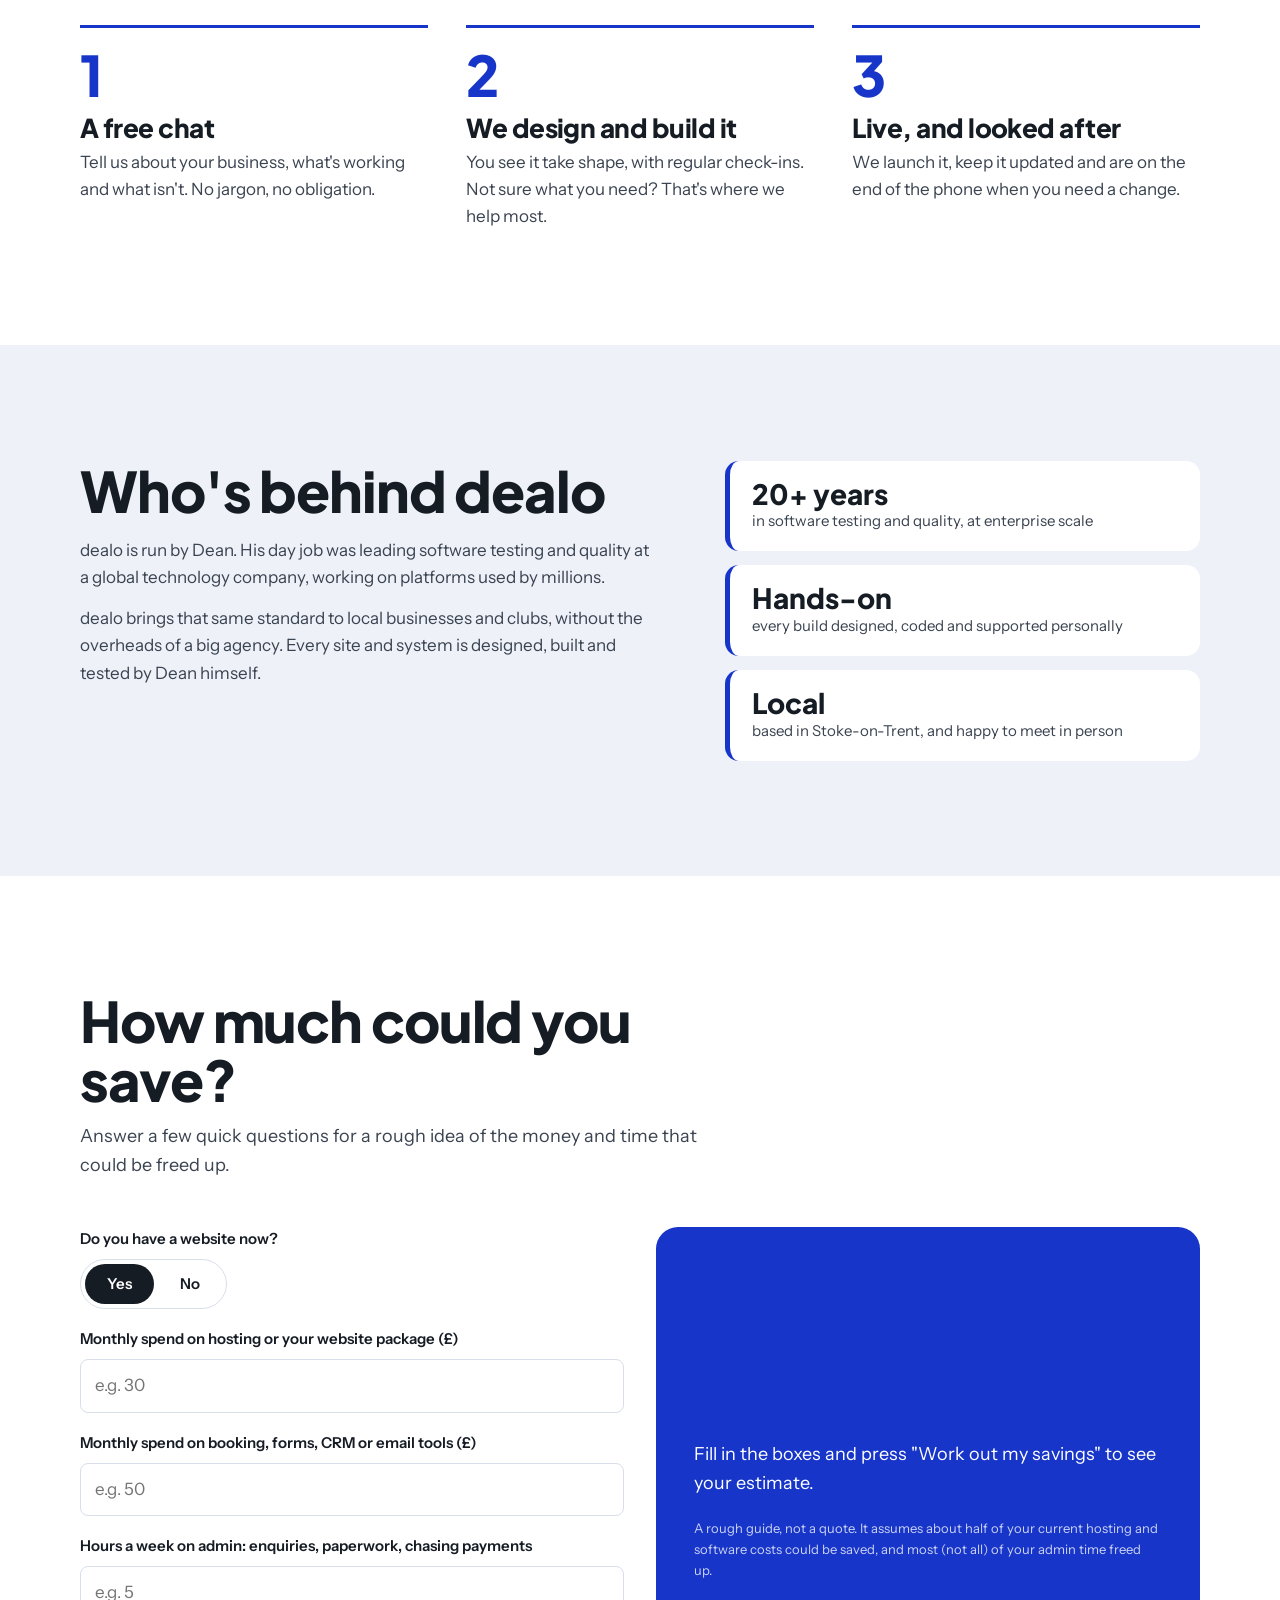
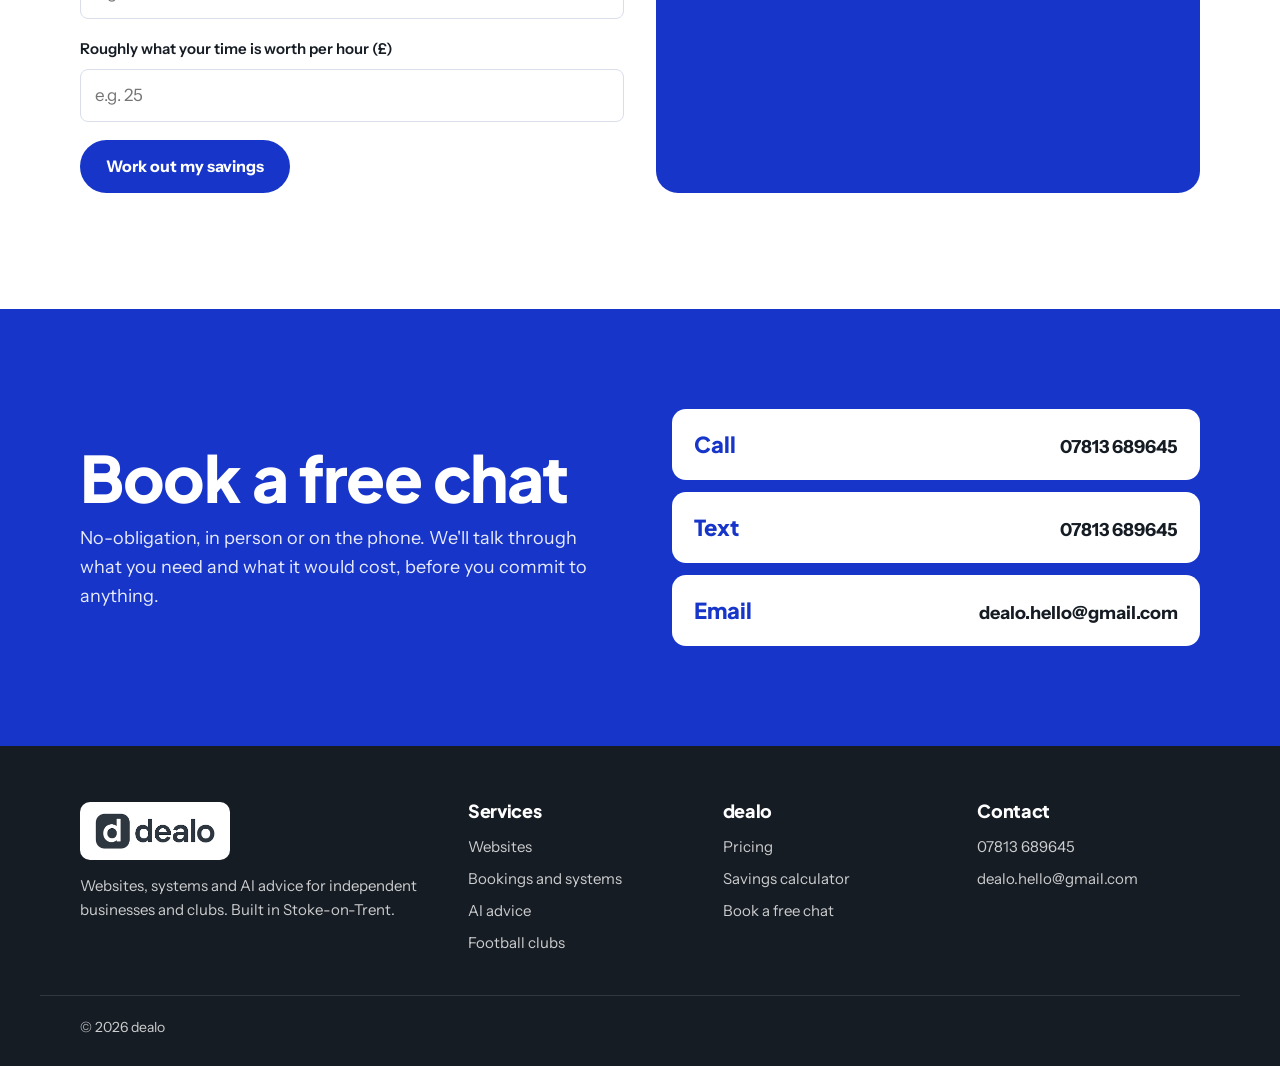
==== commit f04d16c7: "Homepage: use the Flipboard-style flip for the Three ways cards Moves the flip from the test page on" ====
--- a/index.html
+++ b/index.html
@@ -17,6 +17,7 @@
 <link rel="preconnect" href="https://fonts.gstatic.com" crossorigin>
 <link href="https://fonts.googleapis.com/css2?family=Plus+Jakarta+Sans:wght@500;700;800&family=Instrument+Sans:wght@400;500;600;700&display=swap" rel="stylesheet">
 <link rel="stylesheet" href="site.css">
+<link rel="stylesheet" href="flip.css">
 </head>
 <body>
 
@@ -116,7 +117,7 @@
   </section>
 
   <!-- ═════════ WHAT WE DO ═════════ -->
-  <section class="services" aria-labelledby="servicesTitle">
+  <section class="services flip-services" aria-labelledby="servicesTitle">
     <div class="wrap">
       <div class="section-head">
         <h2 id="servicesTitle">Three ways dealo helps</h2>
@@ -360,5 +361,6 @@
 </footer>
 
 <script src="site.js" defer></script>
+<script src="flip.js" defer></script>
 </body>
 </html>
--- a/site.css
+++ b/site.css
@@ -212,6 +212,14 @@
   .panel-wide { grid-template-columns: 1fr; }
   .collage { padding: 0 clamp(18px, 4vw, 28px) clamp(18px, 4vw, 28px); }
   .panel-pair { grid-template-columns: 1fr; }
+
+  /* Stacked cards on phones/tablets: each card pins once you've scrolled
+     to its bottom, the next slides over it, and after the third the page
+     carries on. site.js adds .is-stacked and sets each card's --stack-top. */
+  .services.is-stacked .panel-pair { display: contents; }
+  .services.is-stacked .panel { position: sticky; top: var(--stack-top, 85px); transform-origin: 50% 0; }
+  .services.is-stacked #systems, .services.is-stacked #ai { margin-top: 20px; }
+  .services.is-stacked .panel::after { content: ""; position: absolute; inset: 0; border-radius: inherit; background: #0B0F19; opacity: var(--stack-dim, 0); pointer-events: none; }
 }
 
 /* ── Pricing ─────────────────────────────────────────────── */
--- a/flip.css
+++ b/flip.css
@@ -0,0 +1,55 @@
+/* ==========================================================================
+   Flip test: "Three ways" cards fold over like Flipboard on smaller screens.
+   flip.js adds .is-flip to the section; without it (desktop, reduced
+   motion, no JS) the section is the normal layout from site.css.
+   ========================================================================== */
+.flip-meta { display: none; }
+
+@media (max-width: 960px) {
+  /* Trims so each card fits on one screen */
+  .flip-services.is-flip .chips,
+  .flip-services.is-flip .collage img:not(.collage-main),
+  .flip-services.is-flip .ai-report-card ul { display: none; }
+
+  .flip-services.is-flip .flip-scroller { position: relative; }
+  .flip-services.is-flip .flip-stage { position: sticky; top: var(--flip-top, 85px); height: var(--flip-h, 600px); }
+  .flip-services.is-flip .panel-pair { display: contents; }
+
+  /* Every card fills the stage; the picture gives up space first */
+  .flip-services.is-flip .panel { position: absolute; inset: 0; margin: 0; height: 100%; display: flex; flex-direction: column; visibility: hidden; }
+  .flip-services.is-flip .panel.is-current { visibility: visible; }
+  .flip-services.is-flip .panel-copy { flex: 0 0 auto; }
+  .flip-services.is-flip .panel-copy .btn { margin-top: 4px; }
+  .flip-services.is-flip .panel-media { flex: 1 1 auto; min-height: 0; overflow: hidden; }
+  .flip-services.is-flip .collage { display: block; padding-top: 0; }
+  .flip-services.is-flip .collage-main { height: 100%; aspect-ratio: auto !important; object-fit: cover; object-position: top; }
+  .flip-services.is-flip .panel-pair .panel-media > img { height: 100%; aspect-ratio: auto; }
+  .flip-services.is-flip .ai-report { align-items: flex-start; }
+  .flip-services.is-flip .ai-report-total { margin-top: 4px; }
+  .flip-services.is-flip .ai-report-card { border-radius: 12px; }
+
+  /* The fold: four half-card slots */
+  /* Folds stay built and painted; only the one in use is visible */
+  .flip-layer { position: absolute; inset: 0; perspective: 1800px; pointer-events: none; visibility: hidden; }
+  .flip-layer.is-on { visibility: visible; }
+  .flip-half { position: absolute; left: 0; right: 0; height: 50%; overflow: hidden; }
+  .flip-services.is-flip .flip-half .panel { position: absolute !important; left: 0; right: 0; height: var(--flip-h) !important; visibility: inherit !important; }
+  .flip-top, .flip-back { border-radius: var(--r-lg) var(--r-lg) 0 0; }
+  .flip-bottom, .flip-front { border-radius: 0 0 var(--r-lg) var(--r-lg); }
+  .flip-top { top: 0; }
+  .flip-bottom { top: 50%; }
+  .flip-services.is-flip .flip-top .panel, .flip-services.is-flip .flip-back .panel { top: 0; bottom: auto; }
+  .flip-services.is-flip .flip-bottom .panel, .flip-services.is-flip .flip-front .panel { bottom: auto; top: calc(var(--flip-h) / -2); }
+  .flip-flap { position: absolute; left: 0; right: 0; top: 50%; height: 50%; transform-origin: 50% 0; transform-style: preserve-3d; will-change: transform; }
+  .flip-half { transform: translateZ(0); }
+  .flip-flap .flip-half { top: 0; height: 100%; backface-visibility: hidden; -webkit-backface-visibility: hidden; }
+  .flip-flap .flip-back { transform: rotateX(180deg); }
+  .flip-shade { position: absolute; inset: 0; background: #000; opacity: 0; pointer-events: none; border-radius: inherit; }
+
+  /* Progress dots and hint under the stage */
+  .flip-services.is-flip .flip-meta { position: absolute; left: 0; right: 0; bottom: calc(-1 * var(--flip-meta, 30px)); height: var(--flip-meta, 30px); display: flex; align-items: center; justify-content: space-between; font-size: 14px; font-weight: 600; color: var(--ink-2); }
+  .flip-dots { display: flex; gap: 6px; }
+  .flip-dots span { width: 8px; height: 8px; border-radius: 99px; background: var(--line); transition: width 0.25s, background 0.25s; }
+  .flip-dots span.is-on { width: 22px; background: var(--cobalt); }
+  .flip-hint { transition: opacity 0.3s; }
+}
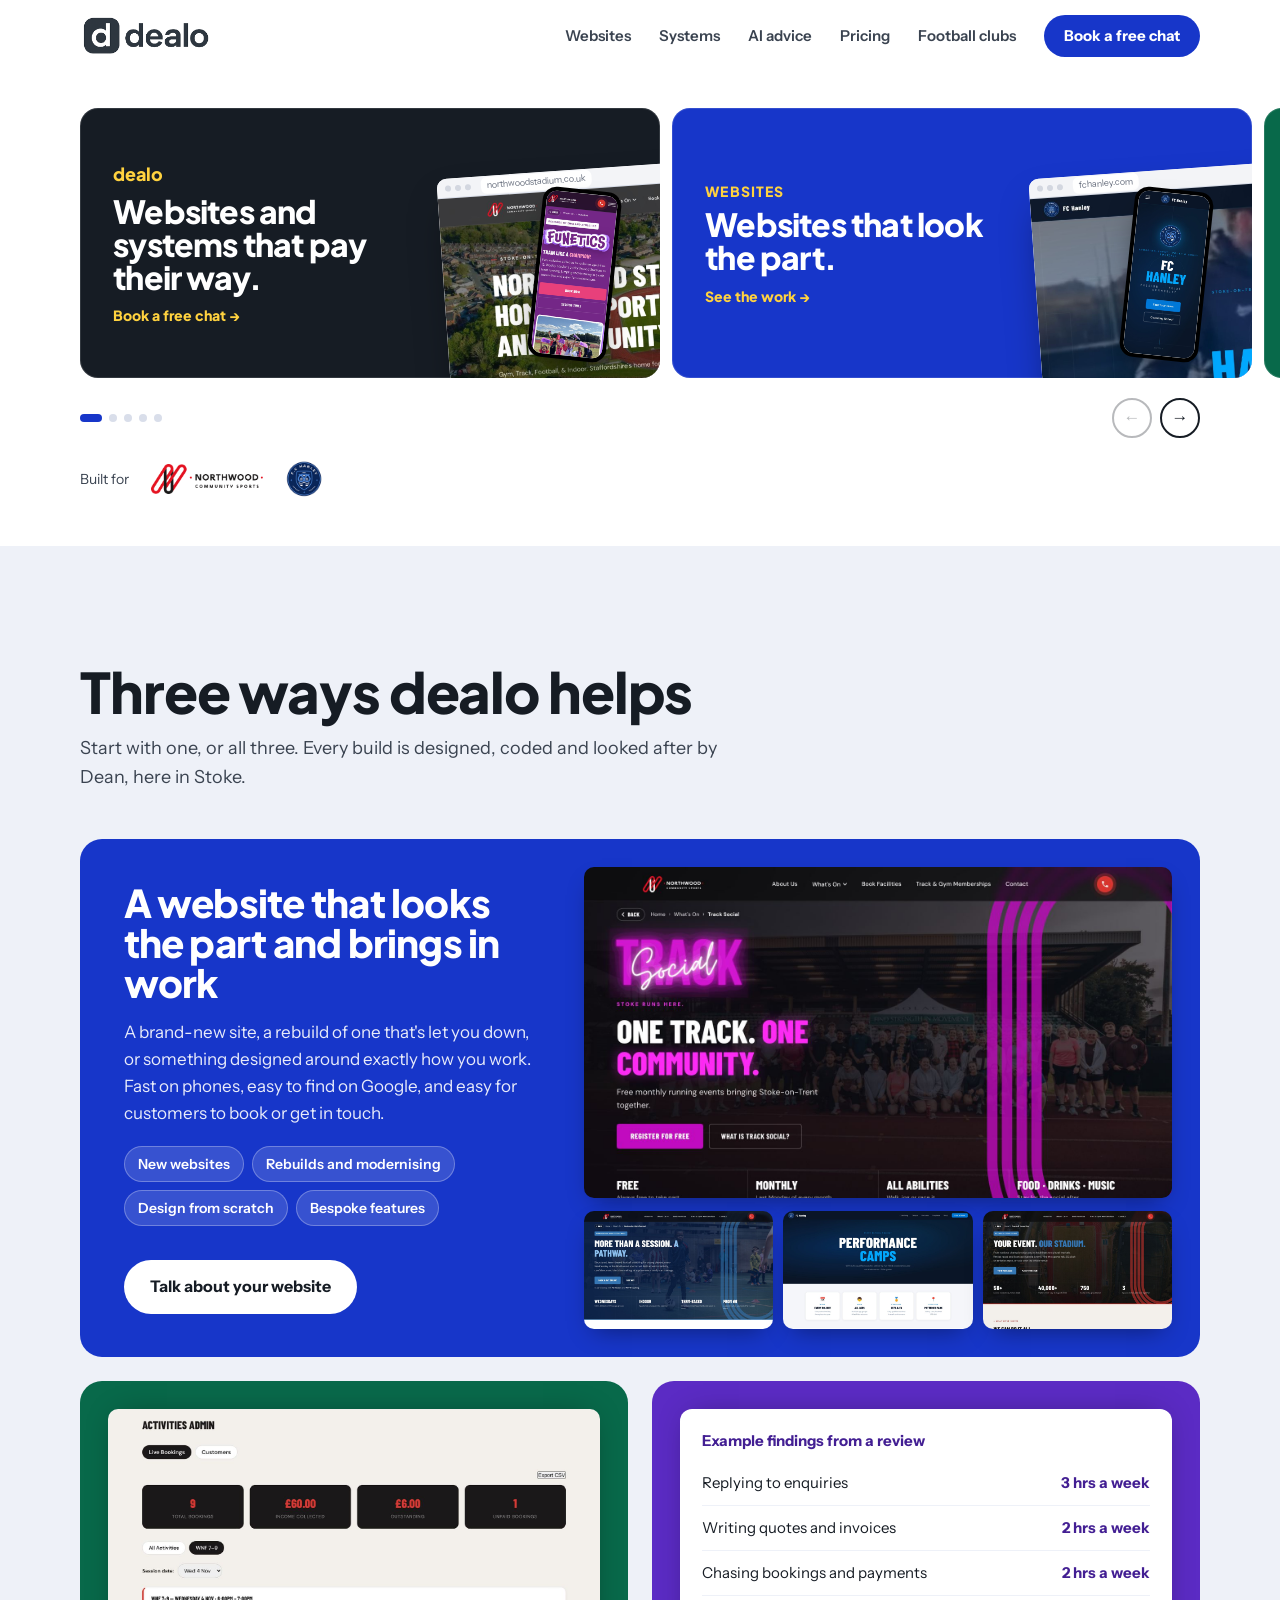
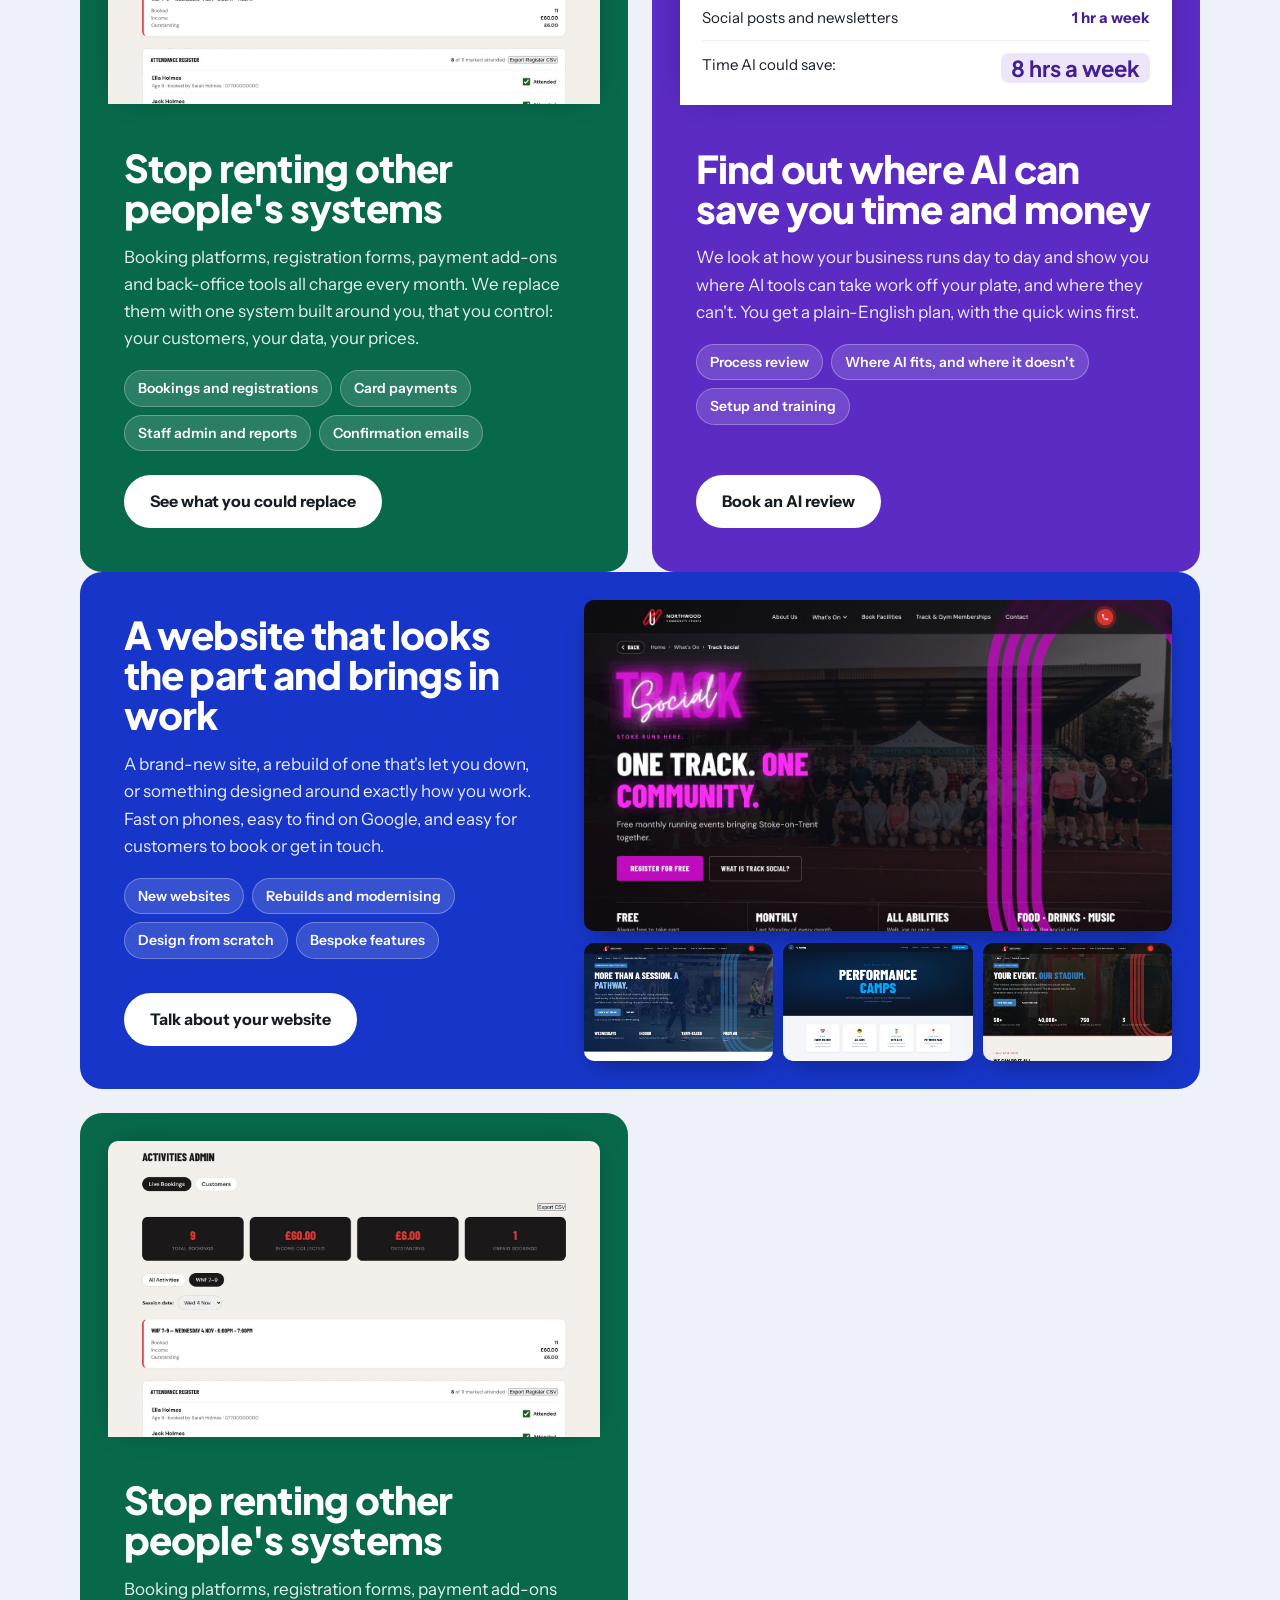
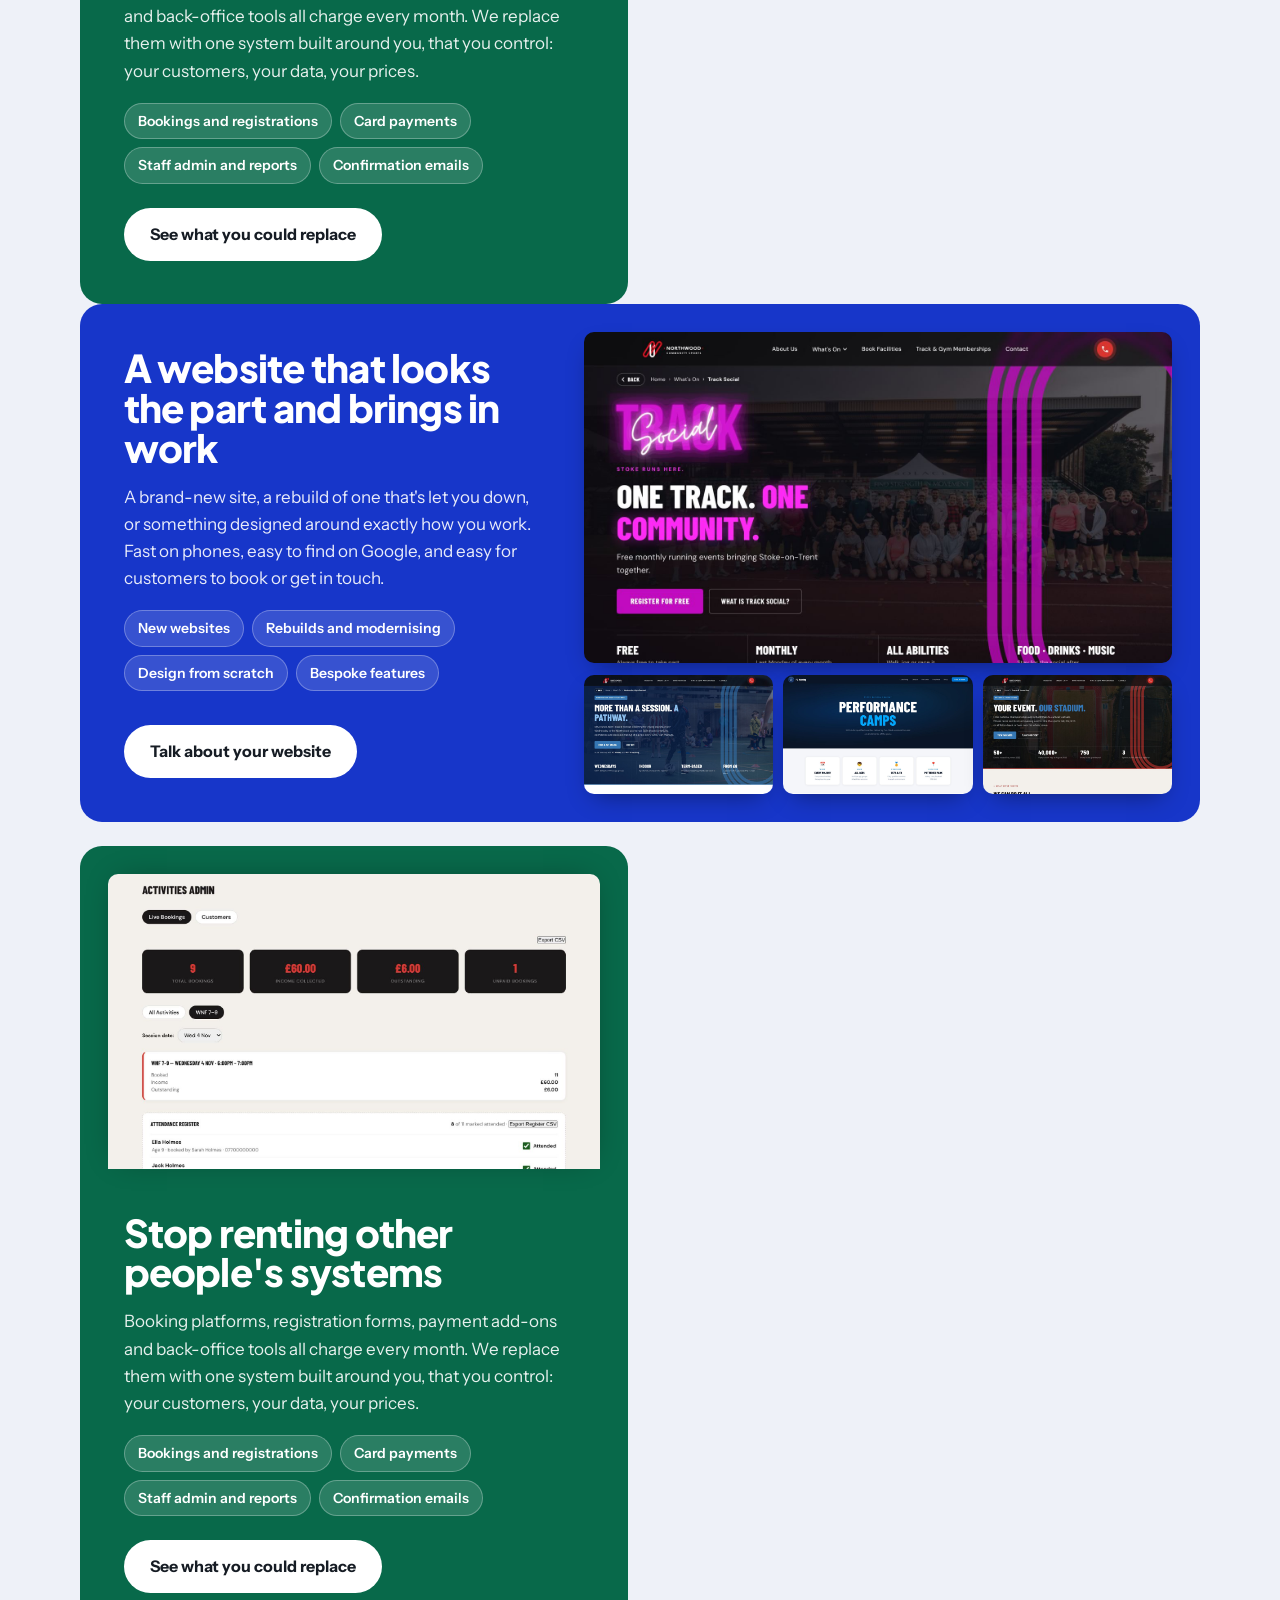
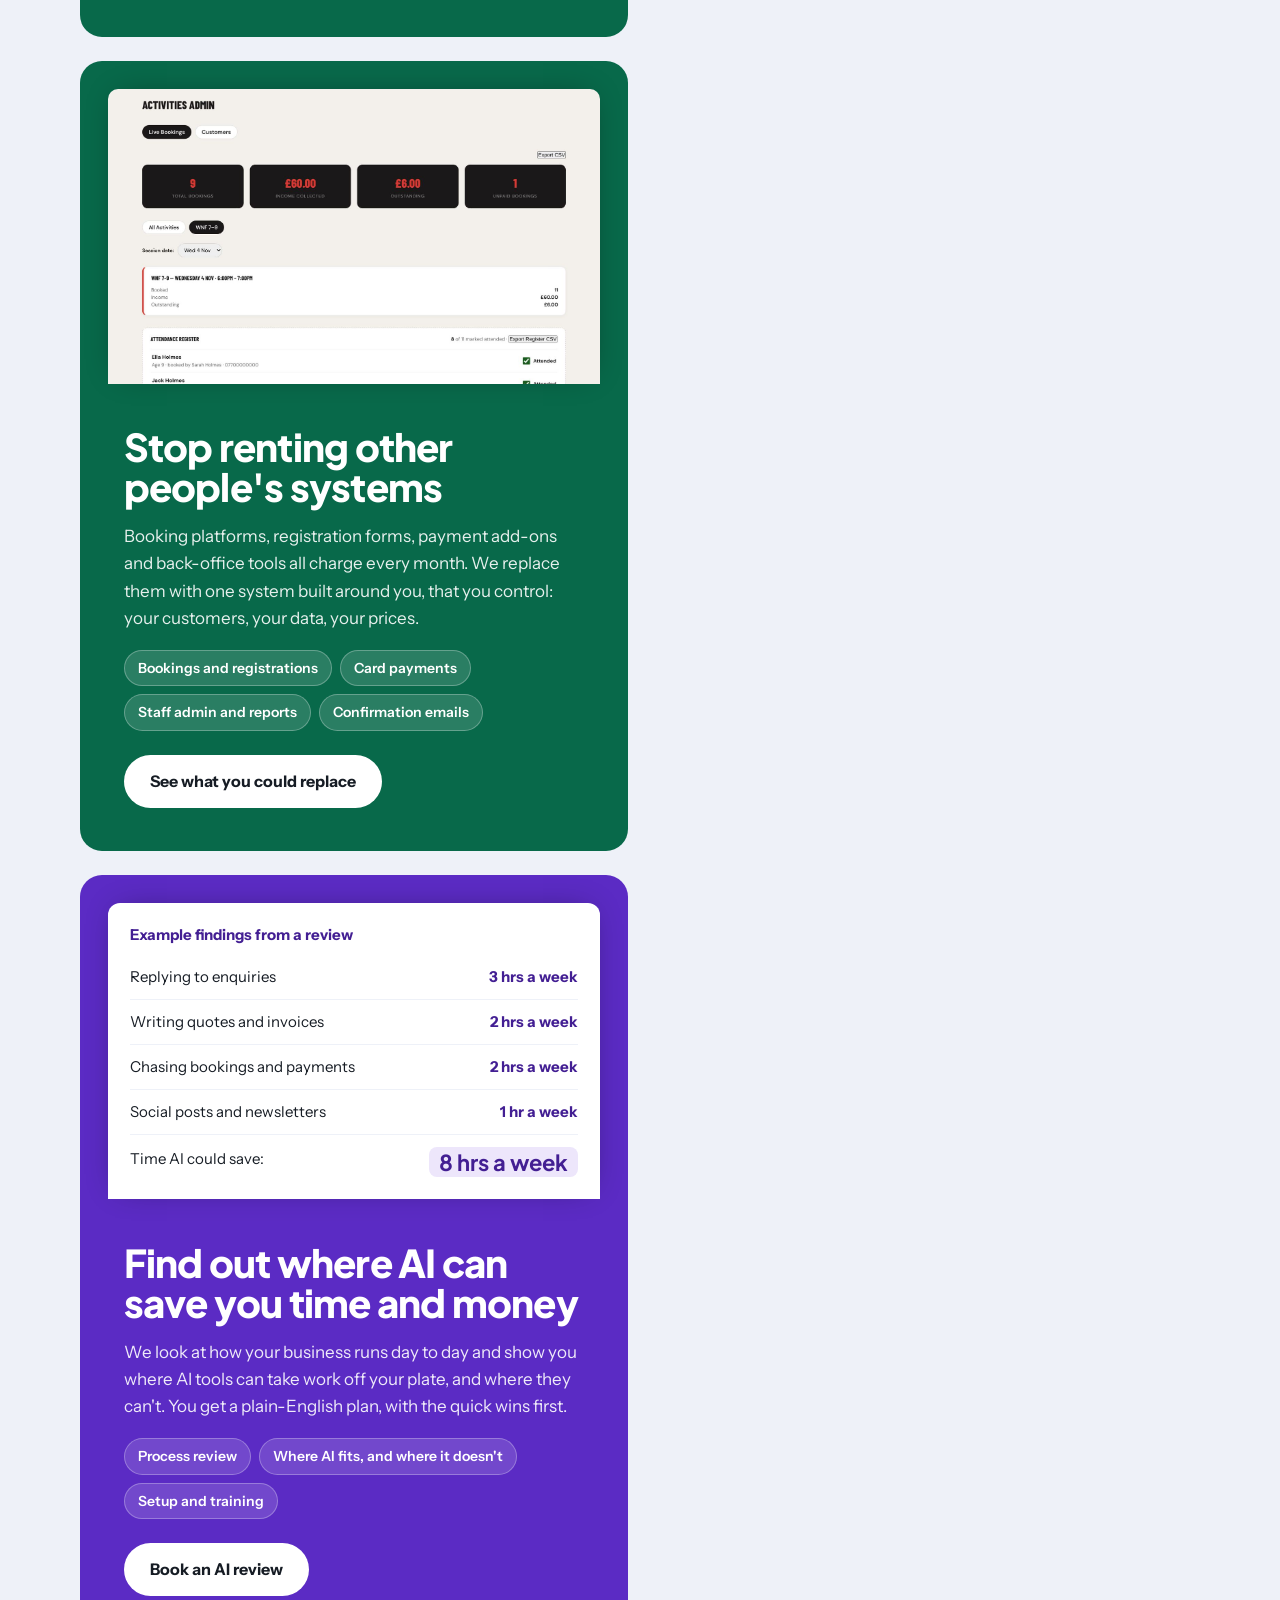
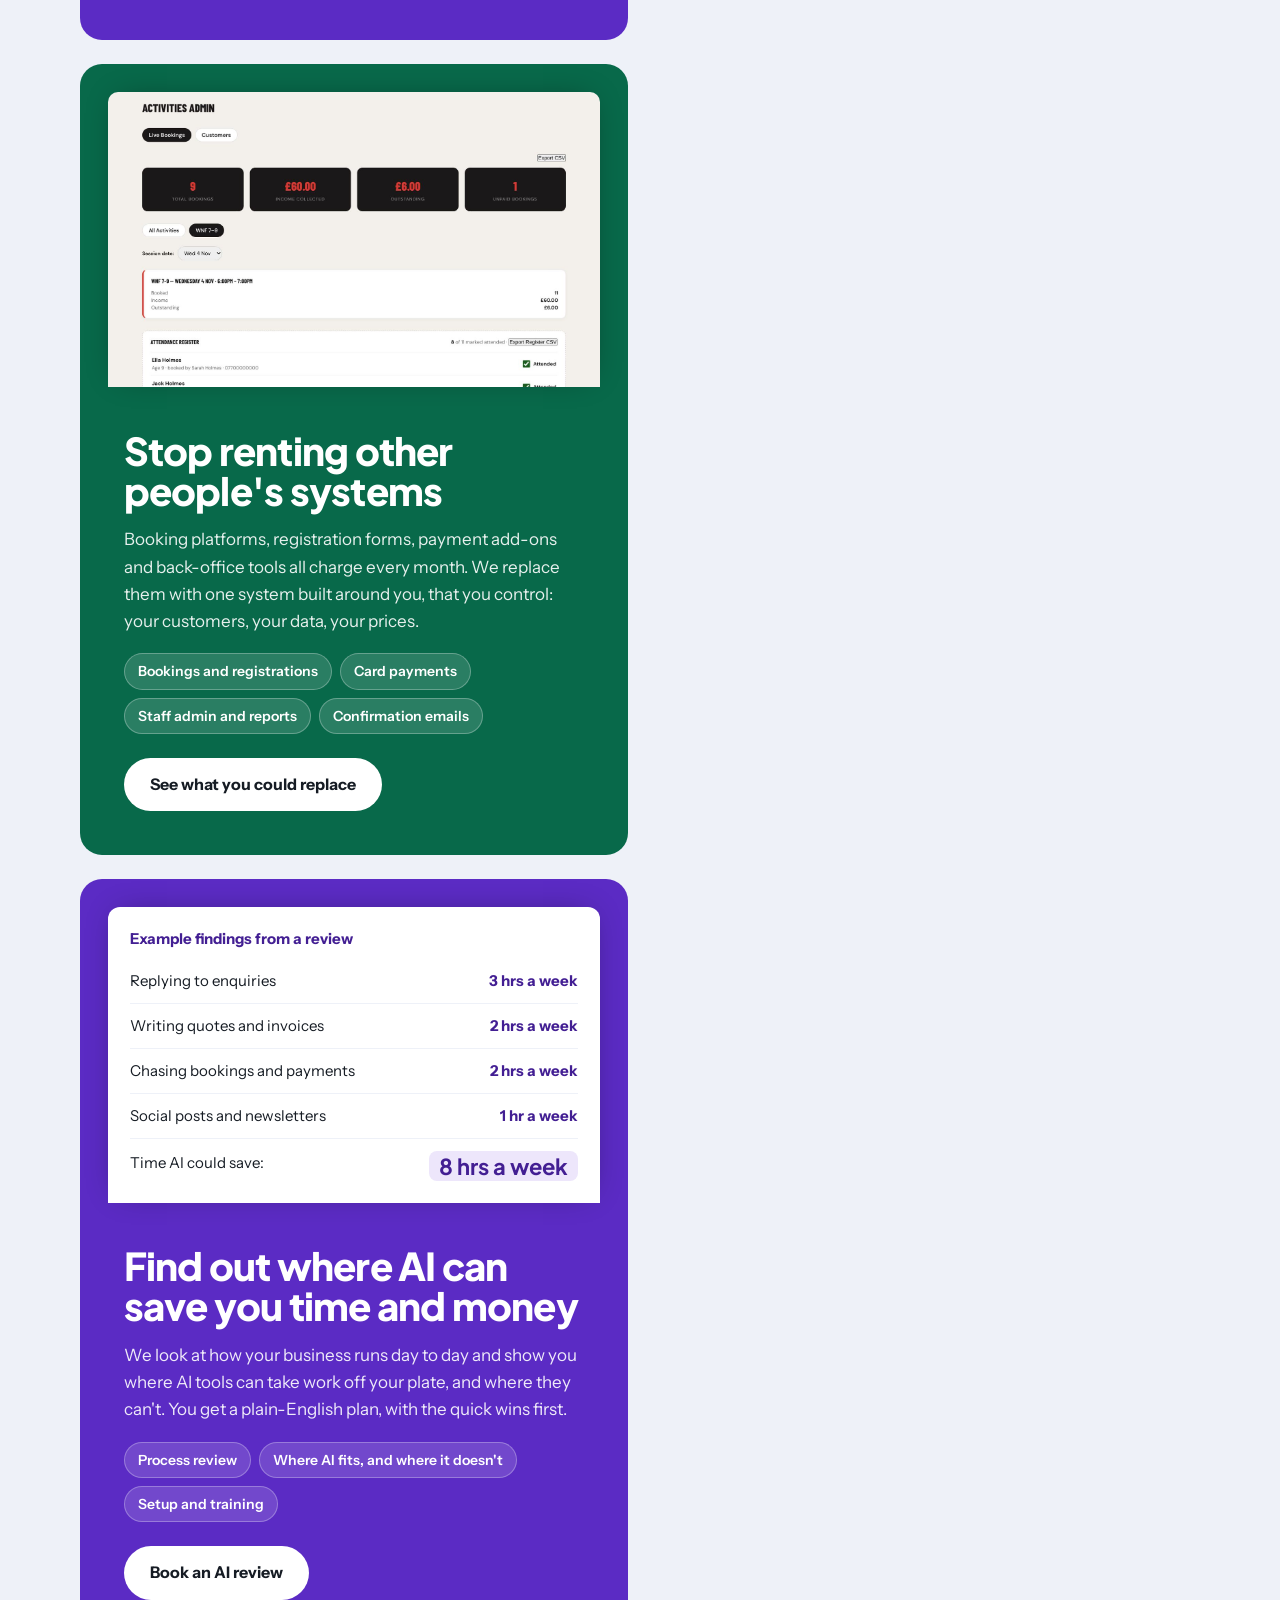
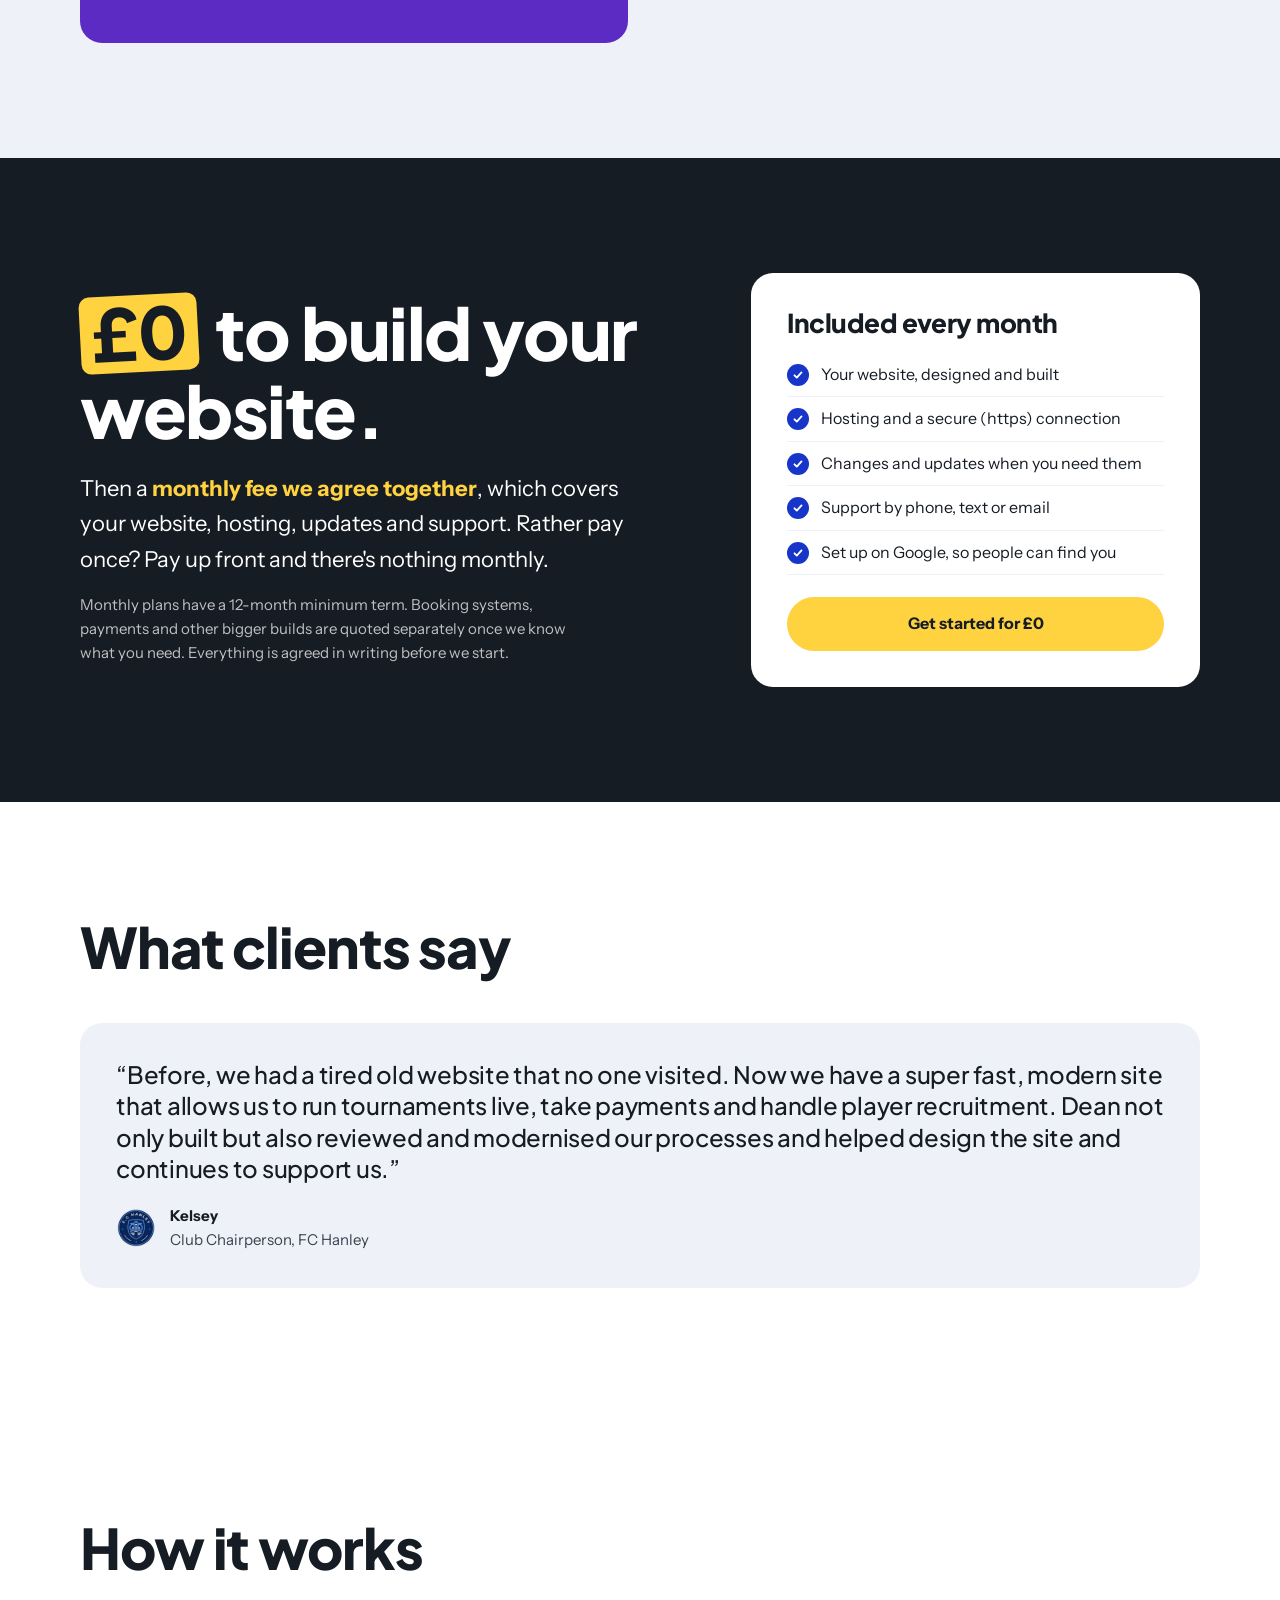
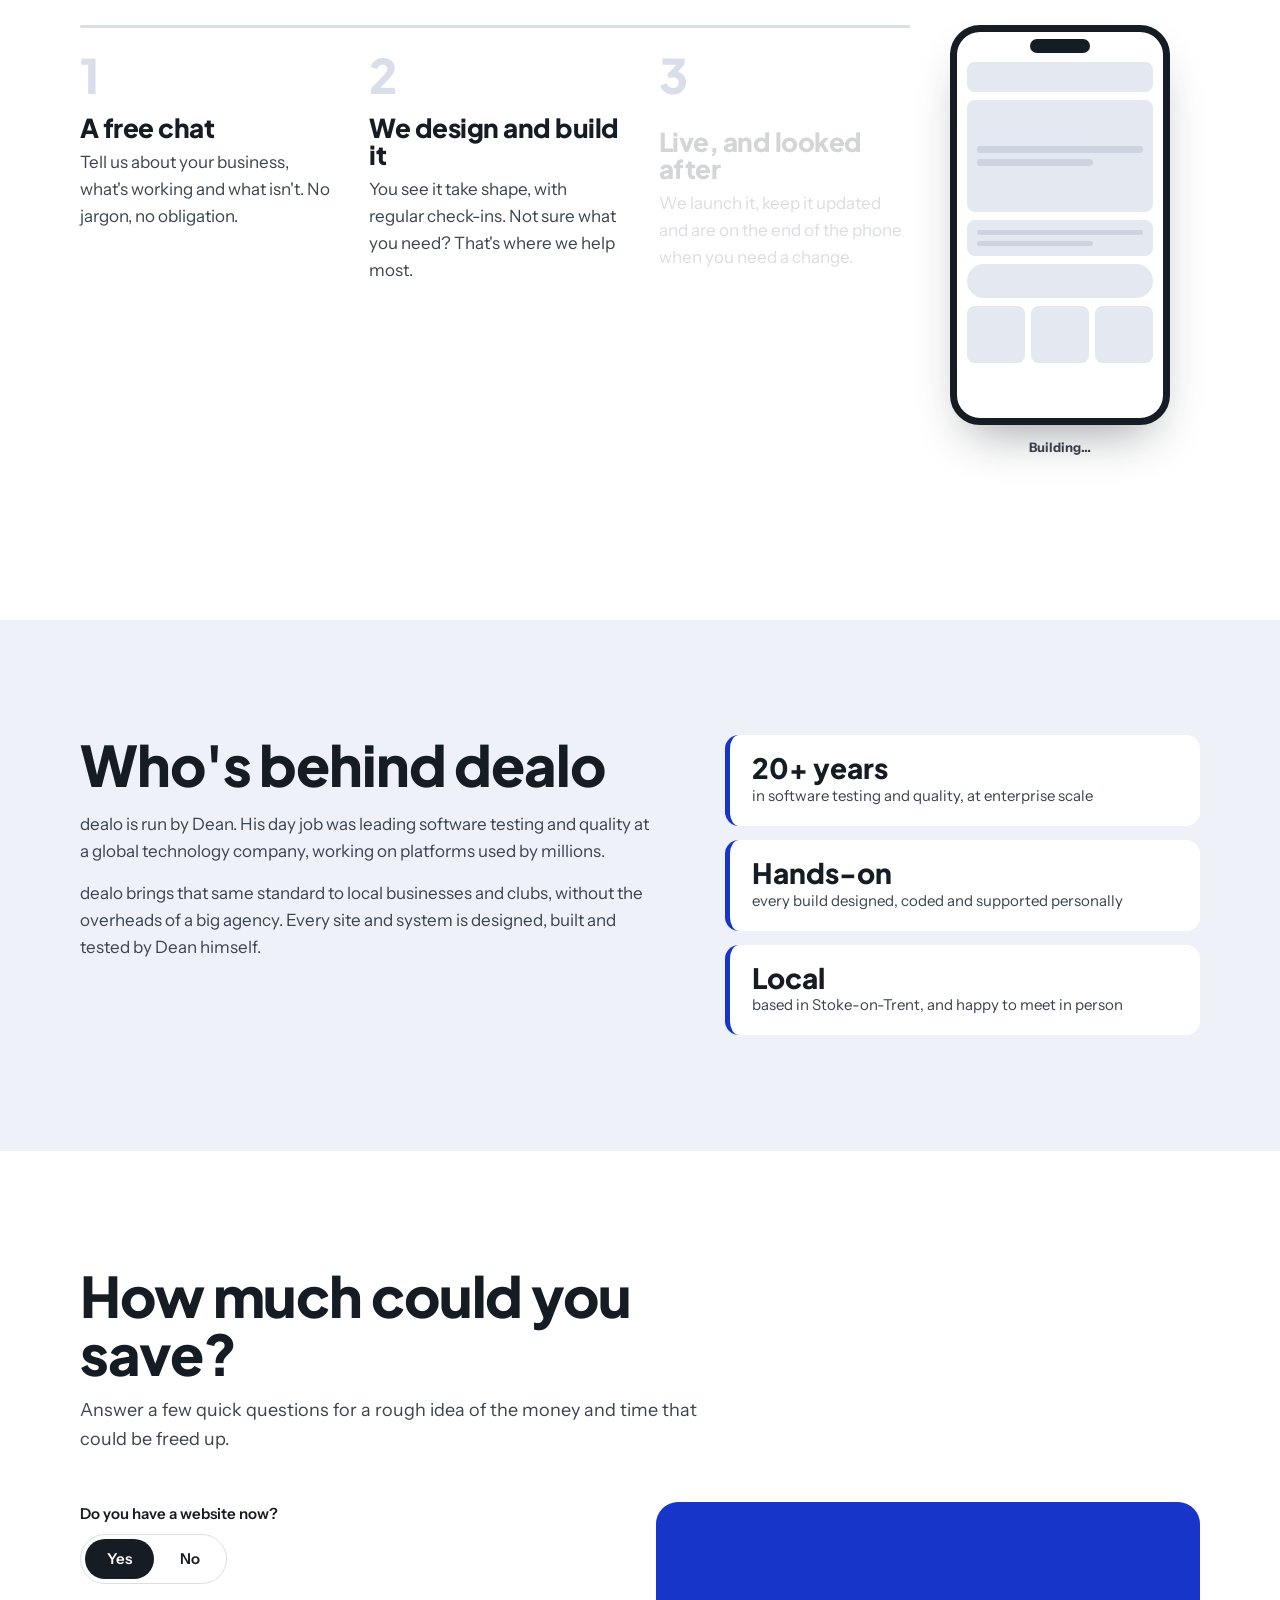
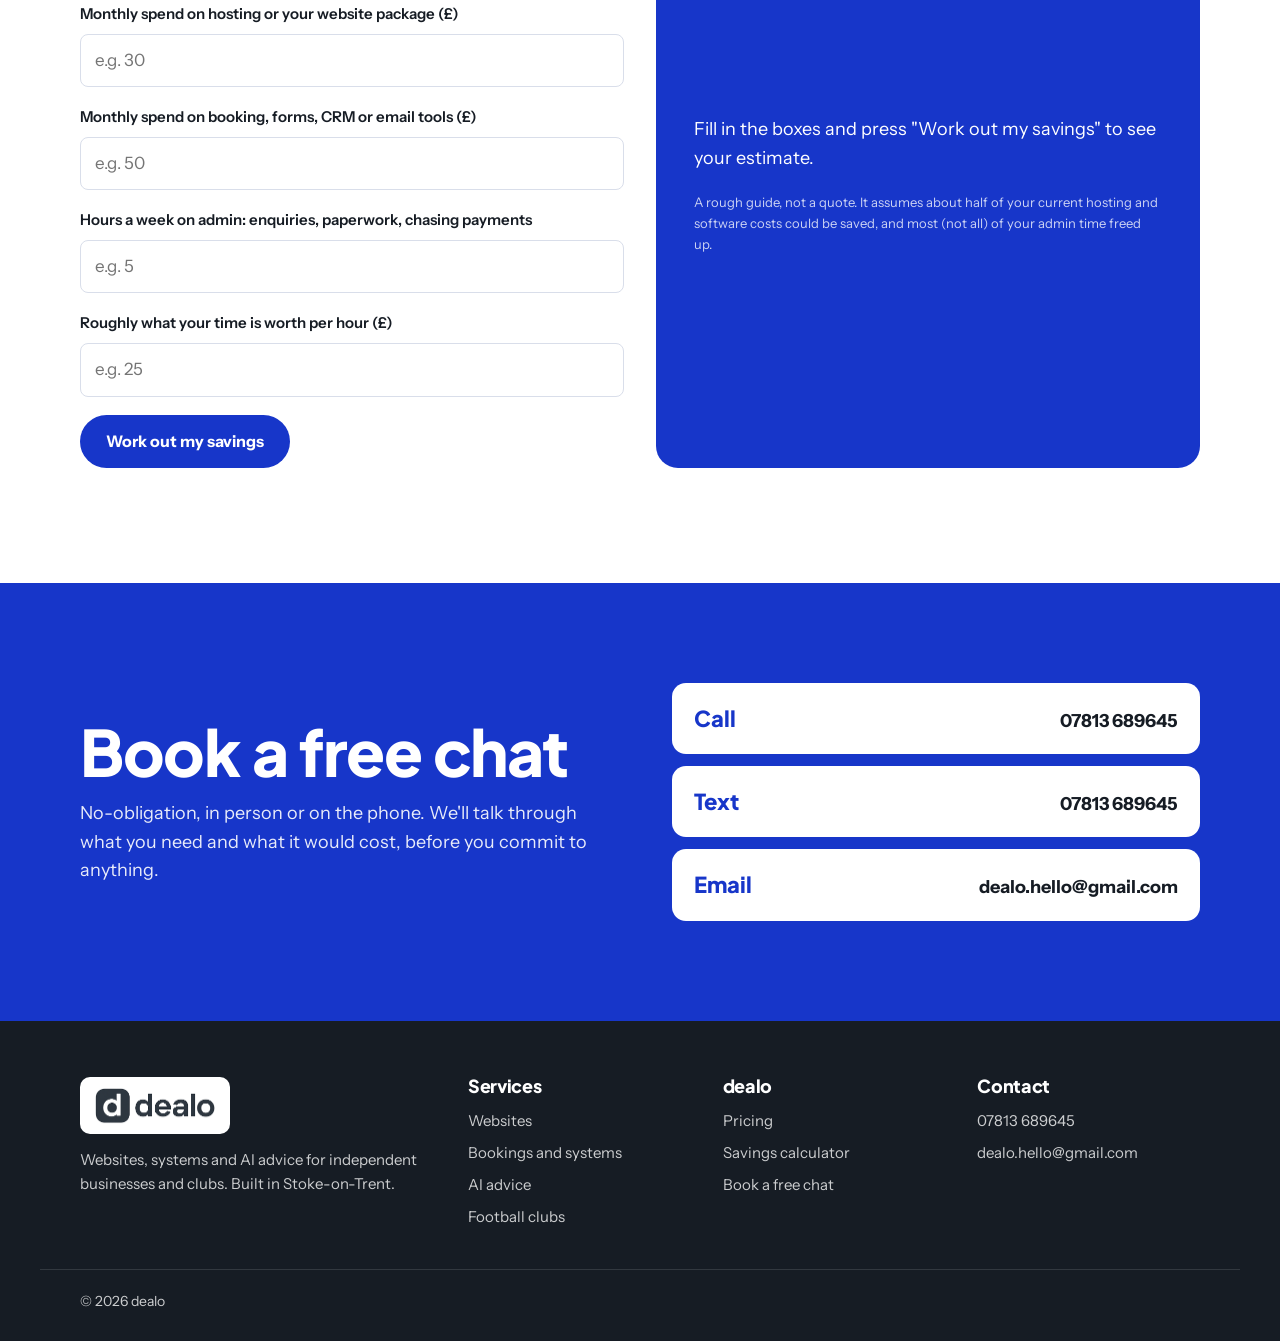
==== commit 2d35e0a1: "Homepage: self-drawing How it works timeline with building phone Moves the steps effect from the tes" ====
--- a/index.html
+++ b/index.html
@@ -18,6 +18,7 @@
 <link href="https://fonts.googleapis.com/css2?family=Plus+Jakarta+Sans:wght@500;700;800&family=Instrument+Sans:wght@400;500;600;700&display=swap" rel="stylesheet">
 <link rel="stylesheet" href="site.css">
 <link rel="stylesheet" href="flip.css">
+<link rel="stylesheet" href="steps.css">
 </head>
 <body>
 
@@ -226,7 +227,7 @@
   </section>
 
   <!-- ═════════ HOW IT WORKS ═════════ -->
-  <section class="steps" aria-labelledby="stepsTitle">
+  <section class="steps steps-anim" aria-labelledby="stepsTitle">
     <div class="wrap">
       <div class="section-head">
         <h2 id="stepsTitle">How it works</h2>
@@ -239,6 +240,33 @@
         <li>
           <h3>We design and build it</h3>
           <p>You see it take shape, with regular check-ins. Not sure what you need? That's where we help most.</p>
+          <!-- A made-up example site that assembles itself as you scroll -->
+          <div class="build-phone" aria-hidden="true">
+            <div class="bp-screen">
+              <div class="bp-block bp-nav">
+                <div class="bp-wire"></div>
+                <div class="bp-real"><b>Fade &amp; Co</b><span class="bp-burger"><i></i><i></i><i></i></span></div>
+              </div>
+              <div class="bp-block bp-hero">
+                <div class="bp-wire"><i></i><i></i></div>
+                <div class="bp-real"><span class="bp-kicker">Barbers · Open today</span><span class="bp-h">Fresh cuts, no waiting.</span></div>
+              </div>
+              <div class="bp-block bp-text">
+                <div class="bp-wire"><i></i><i></i></div>
+                <div class="bp-real">Book online in seconds. Walk-ins welcome too.</div>
+              </div>
+              <div class="bp-block bp-btn">
+                <div class="bp-wire"></div>
+                <div class="bp-real">Book a chair</div>
+              </div>
+              <div class="bp-block bp-tiles">
+                <div class="bp-wire"><i></i><i></i><i></i></div>
+                <div class="bp-real"><span>Skin fade<b>£18</b></span><span>Beard trim<b>£10</b></span><span>Kids' cut<b>£12</b></span></div>
+              </div>
+              <div class="bp-toast"><span class="bp-tick">✓</span>New booking · Sat 10:30</div>
+            </div>
+            <p class="bp-status"><span class="bp-draft">Building…</span><span class="bp-live">Live</span></p>
+          </div>
         </li>
         <li>
           <h3>Live, and looked after</h3>
@@ -362,5 +390,6 @@
 
 <script src="site.js" defer></script>
 <script src="flip.js" defer></script>
+<script src="steps.js" defer></script>
 </body>
 </html>
--- a/steps.css
+++ b/steps.css
@@ -0,0 +1,92 @@
+/* ==========================================================================
+   "How it works": a timeline that draws itself as you scroll, and a phone
+   in step 2 that assembles a made-up client site. steps.js adds .is-live;
+   without it (no JS, reduced motion) everything shows finished.
+   ========================================================================== */
+
+/* ── The phone (finished state is the default) ───────────── */
+.build-phone { --bp-brand: #7A1F2B; --bp-cream: #FBF4EA; width: 220px; margin-top: 26px; }
+.bp-screen { position: relative; height: 400px; border: 7px solid var(--ink); border-radius: 30px; background: var(--white); overflow: hidden; padding: 30px 10px 12px; display: flex; flex-direction: column; gap: 8px; box-shadow: 0 24px 50px -20px rgba(22,28,36,0.45); }
+.bp-screen::before { content: ""; position: absolute; top: 7px; left: 50%; width: 60px; height: 14px; margin-left: -30px; border-radius: 99px; background: var(--ink); }
+.bp-block { position: relative; flex: 0 0 auto; }
+.bp-wire, .bp-real { border-radius: 8px; }
+.bp-wire { position: absolute; inset: 0; background: #E4E8F0; display: flex; flex-direction: column; justify-content: center; gap: 6px; padding: 10px; opacity: 0; }
+.bp-wire i { display: block; height: 7px; border-radius: 4px; background: #CDD3DF; }
+.bp-wire i:nth-child(2) { width: 70%; }
+.bp-wire i:nth-child(3) { width: 45%; }
+
+.bp-nav .bp-real { height: 30px; display: flex; align-items: center; justify-content: space-between; padding: 0 10px; background: var(--bp-cream); font-family: var(--f-display); font-size: 13px; color: var(--bp-brand); }
+.bp-burger { display: grid; gap: 3px; }
+.bp-burger i { display: block; width: 14px; height: 2px; background: var(--bp-brand); border-radius: 2px; }
+.bp-hero .bp-real { height: 112px; padding: 14px 12px; display: flex; flex-direction: column; justify-content: flex-end; gap: 4px; color: var(--white); background: linear-gradient(160deg, rgba(122,31,43,0.55), rgba(22,28,36,0.95)), repeating-linear-gradient(-45deg, #2A1015 0 10px, #3A161C 10px 20px); }
+.bp-kicker { font-size: 9px; font-weight: 700; letter-spacing: 0.08em; text-transform: uppercase; color: #F2C9A9; }
+.bp-h { font-family: var(--f-display); font-weight: 800; font-size: 19px; line-height: 1.05; }
+.bp-text .bp-real { font-size: 11.5px; line-height: 1.4; color: var(--ink-2); padding: 2px 4px; }
+.bp-btn .bp-real { height: 34px; display: flex; align-items: center; justify-content: center; border-radius: 99px; background: var(--bp-brand); color: var(--white); font-weight: 700; font-size: 12.5px; }
+.bp-btn .bp-wire { border-radius: 99px; }
+.bp-tiles .bp-real { display: grid; grid-template-columns: repeat(3, 1fr); gap: 6px; }
+.bp-tiles .bp-real span { display: flex; flex-direction: column; gap: 2px; padding: 8px 6px; border-radius: 8px; background: var(--bp-cream); font-size: 9.5px; line-height: 1.2; color: var(--ink-2); }
+.bp-tiles .bp-real b { font-family: var(--f-display); font-size: 14px; color: var(--bp-brand); }
+.bp-tiles .bp-wire { flex-direction: row; align-items: stretch; padding: 0; gap: 6px; background: none; }
+.bp-tiles .bp-wire i { flex: 1; height: auto; width: auto !important; border-radius: 8px; background: #E4E8F0; }
+
+.bp-toast { position: absolute; left: 10px; right: 10px; bottom: 12px; display: flex; align-items: center; gap: 8px; padding: 9px 10px; border-radius: 12px; background: var(--ink); color: var(--white); font-size: 11.5px; font-weight: 600; box-shadow: 0 10px 24px -8px rgba(0,0,0,0.5); }
+.bp-tick { display: grid; place-items: center; width: 18px; height: 18px; border-radius: 99px; background: #19A974; font-size: 10px; }
+
+.bp-status { margin-top: 12px; text-align: center; font-size: 13px; font-weight: 700; }
+.bp-status span { display: inline-flex; align-items: center; gap: 6px; }
+.bp-draft { display: none !important; color: var(--ink-2); }
+.bp-live { color: #0B7A52; }
+.bp-live::before { content: ""; width: 8px; height: 8px; border-radius: 99px; background: #19A974; box-shadow: 0 0 0 4px rgba(25,169,116,0.18); }
+
+/* ── Animated version (.is-live) ─────────────────────────── */
+.steps-anim.is-live .step-list { position: relative; }
+.steps-anim.is-live .step-list li { border-top-color: transparent; }
+/* faint track + the drawn line */
+.steps-anim.is-live .step-list::before,
+.steps-anim.is-live .step-list::after { content: ""; position: absolute; left: 0; top: 0; width: 100%; height: 3px; border-radius: 3px; }
+.steps-anim.is-live .step-list::before { background: var(--line); }
+.steps-anim.is-live .step-list::after { background: var(--cobalt); transform-origin: 0 0; transform: scaleX(var(--steps-p, 0)); }
+
+.steps-anim.is-live .step-list li::before { color: var(--line); transform: scale(0.85); transform-origin: 0 50%; transition: color 0.35s, transform 0.45s cubic-bezier(.34,1.56,.64,1); }
+.steps-anim.is-live .step-list li h3,
+.steps-anim.is-live .step-list li > p { opacity: 0.18; transform: translateY(14px); transition: opacity 0.5s, transform 0.5s cubic-bezier(.2,.7,.2,1); }
+.steps-anim.is-live .step-list li > p { transition-delay: 0.08s; }
+.steps-anim.is-live .step-list li.is-on::before { color: var(--cobalt); transform: scale(1); }
+.steps-anim.is-live .step-list li.is-on h3,
+.steps-anim.is-live .step-list li.is-on > p { opacity: 1; transform: none; }
+
+/* phone pieces: wireframe first, then each piece snaps in */
+.steps-anim.is-live .bp-wire { opacity: 1; transition: opacity 0.3s; }
+.steps-anim.is-live .bp-real { opacity: 0; transform: scale(0.94); transition: opacity 0.35s, transform 0.45s cubic-bezier(.34,1.56,.64,1); }
+.steps-anim.is-live .bp-block.is-built .bp-wire { opacity: 0; }
+.steps-anim.is-live .bp-block.is-built .bp-real { opacity: 1; transform: none; }
+.steps-anim.is-live .bp-toast { opacity: 0; transform: translateY(16px); transition: opacity 0.35s, transform 0.45s cubic-bezier(.34,1.56,.64,1); }
+.steps-anim.is-live .build-phone.is-booked .bp-toast { opacity: 1; transform: none; }
+.steps-anim.is-live .bp-draft { display: inline-flex !important; }
+.steps-anim.is-live .bp-live { display: none; }
+.steps-anim.is-live .build-phone.is-done .bp-draft { display: none !important; }
+.steps-anim.is-live .build-phone.is-done .bp-live { display: inline-flex; }
+
+/* ── Phones: vertical timeline with numbered dots ────────── */
+@media (max-width: 760px) {
+  .steps-anim .build-phone { margin-left: auto; margin-right: auto; width: 200px; }
+  .steps-anim .bp-screen { height: 360px; }
+  .steps-anim .bp-hero .bp-real { height: 96px; }
+  .steps-anim.is-live .step-list { padding-left: 58px; gap: 40px; }
+  .steps-anim.is-live .step-list li { border-top: 0; padding-top: 0; position: relative; }
+  .steps-anim.is-live .step-list::before,
+  .steps-anim.is-live .step-list::after { left: 20px; width: 3px; height: 100%; }
+  .steps-anim.is-live .step-list::after { transform: scaleY(var(--steps-p, 0)); }
+  .steps-anim.is-live .step-list li::before { position: absolute; z-index: 1; left: -58px; top: -6px; width: 44px; height: 44px; margin: 0; display: grid; place-items: center; font-size: 20px; border-radius: 99px; background: var(--white); border: 3px solid var(--line); transform-origin: 50% 50%; transition: color 0.35s, background 0.35s, border-color 0.35s, transform 0.45s cubic-bezier(.34,1.56,.64,1); }
+  .steps-anim.is-live .step-list li.is-on::before { color: var(--white); background: var(--cobalt); border-color: var(--cobalt); }
+  .steps-anim.is-live .build-phone { margin-left: -6px; }
+}
+
+/* ── Wide screens: the phone sits beside the three steps ─── */
+@media (min-width: 1000px) {
+  .steps-anim .step-list { position: relative; padding-right: 290px; min-height: 480px; }
+  .steps-anim .build-phone { position: absolute; top: 0; right: 30px; margin: 0; }
+  .steps-anim.is-live .step-list::before,
+  .steps-anim.is-live .step-list::after { width: calc(100% - 290px); }
+}
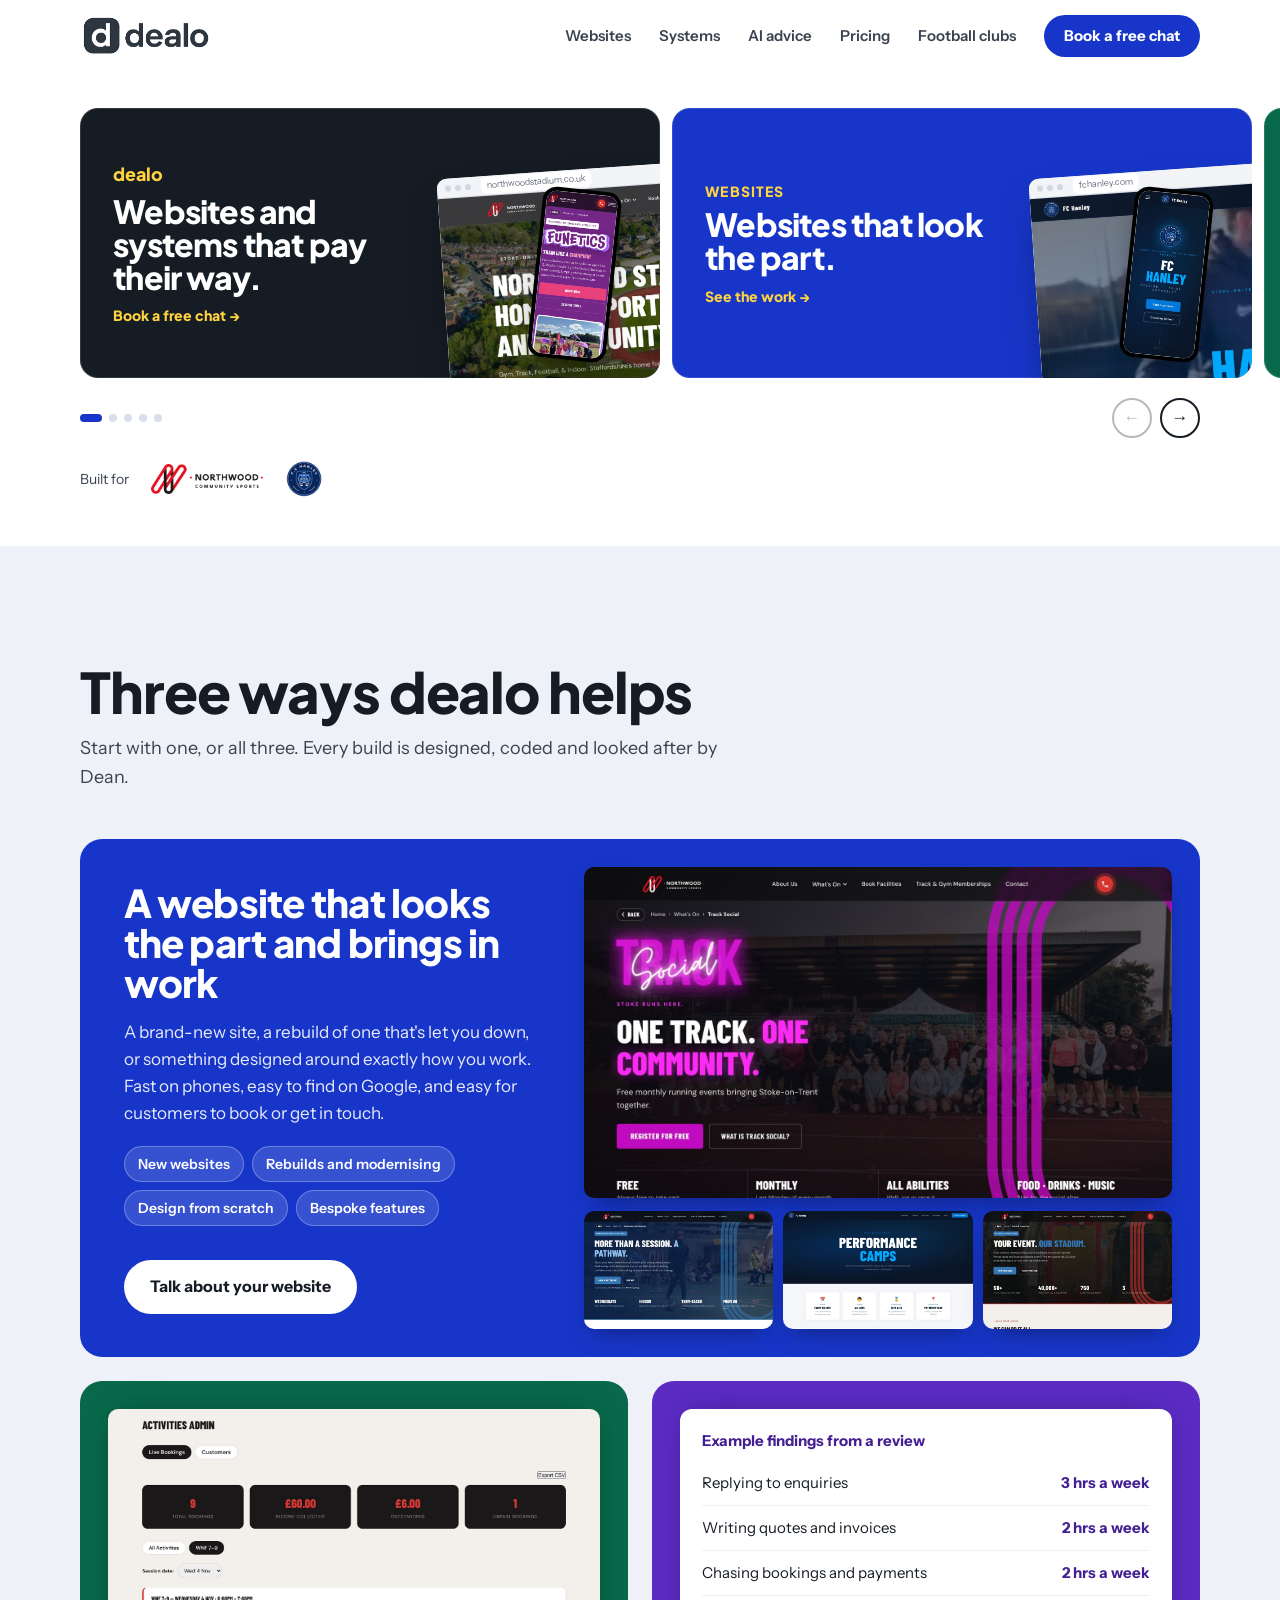
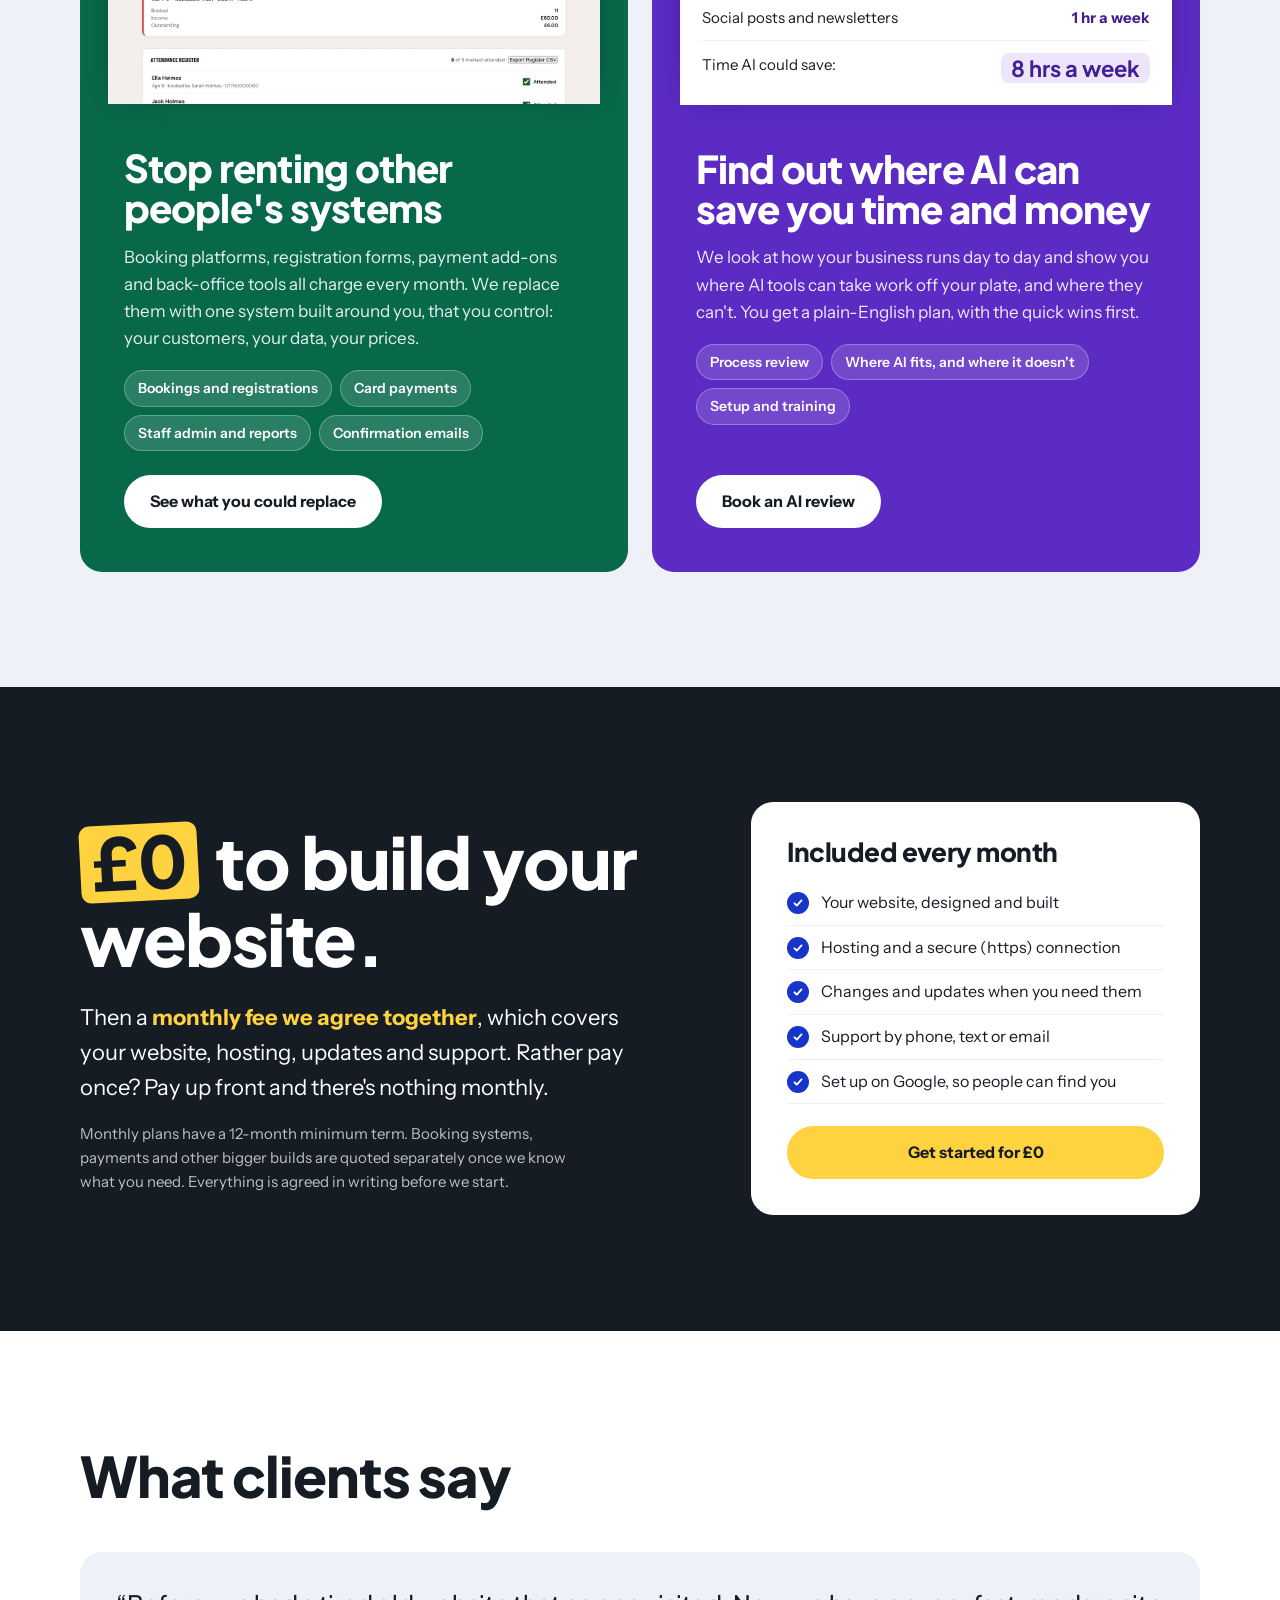
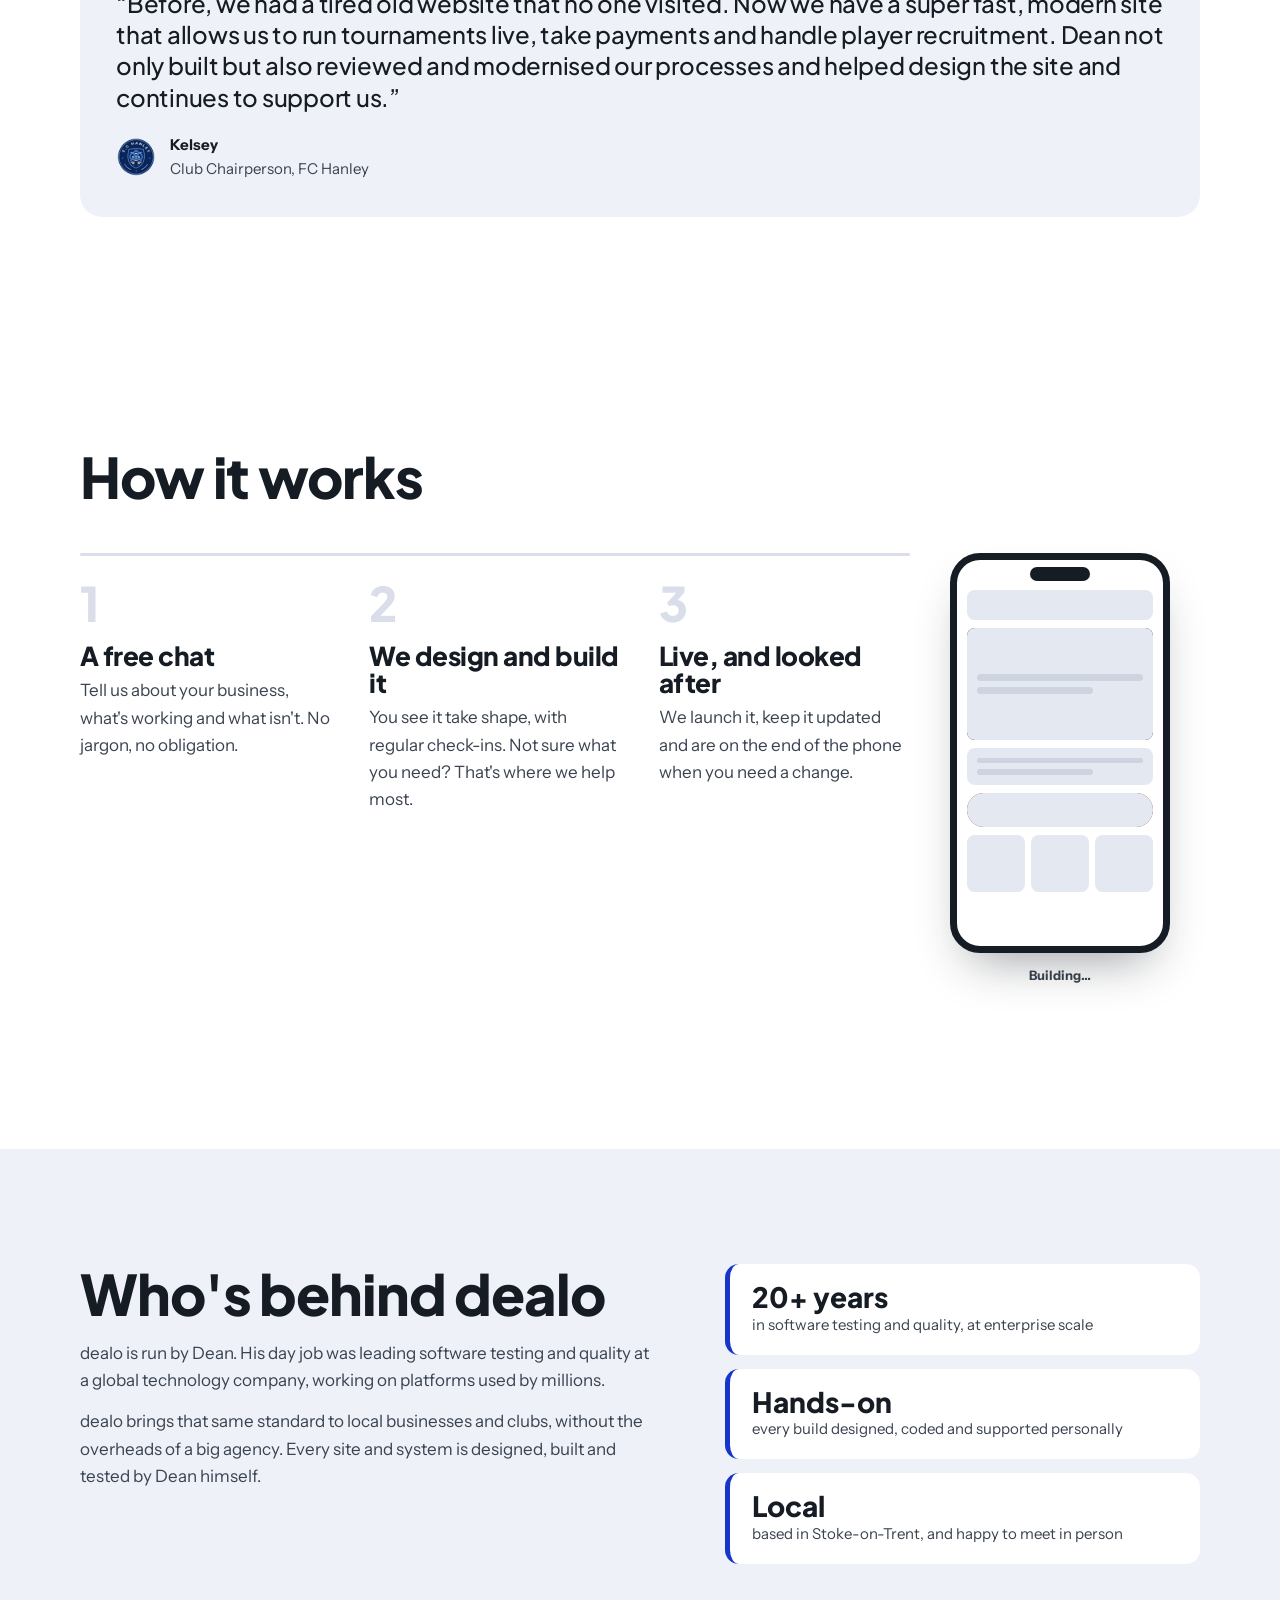
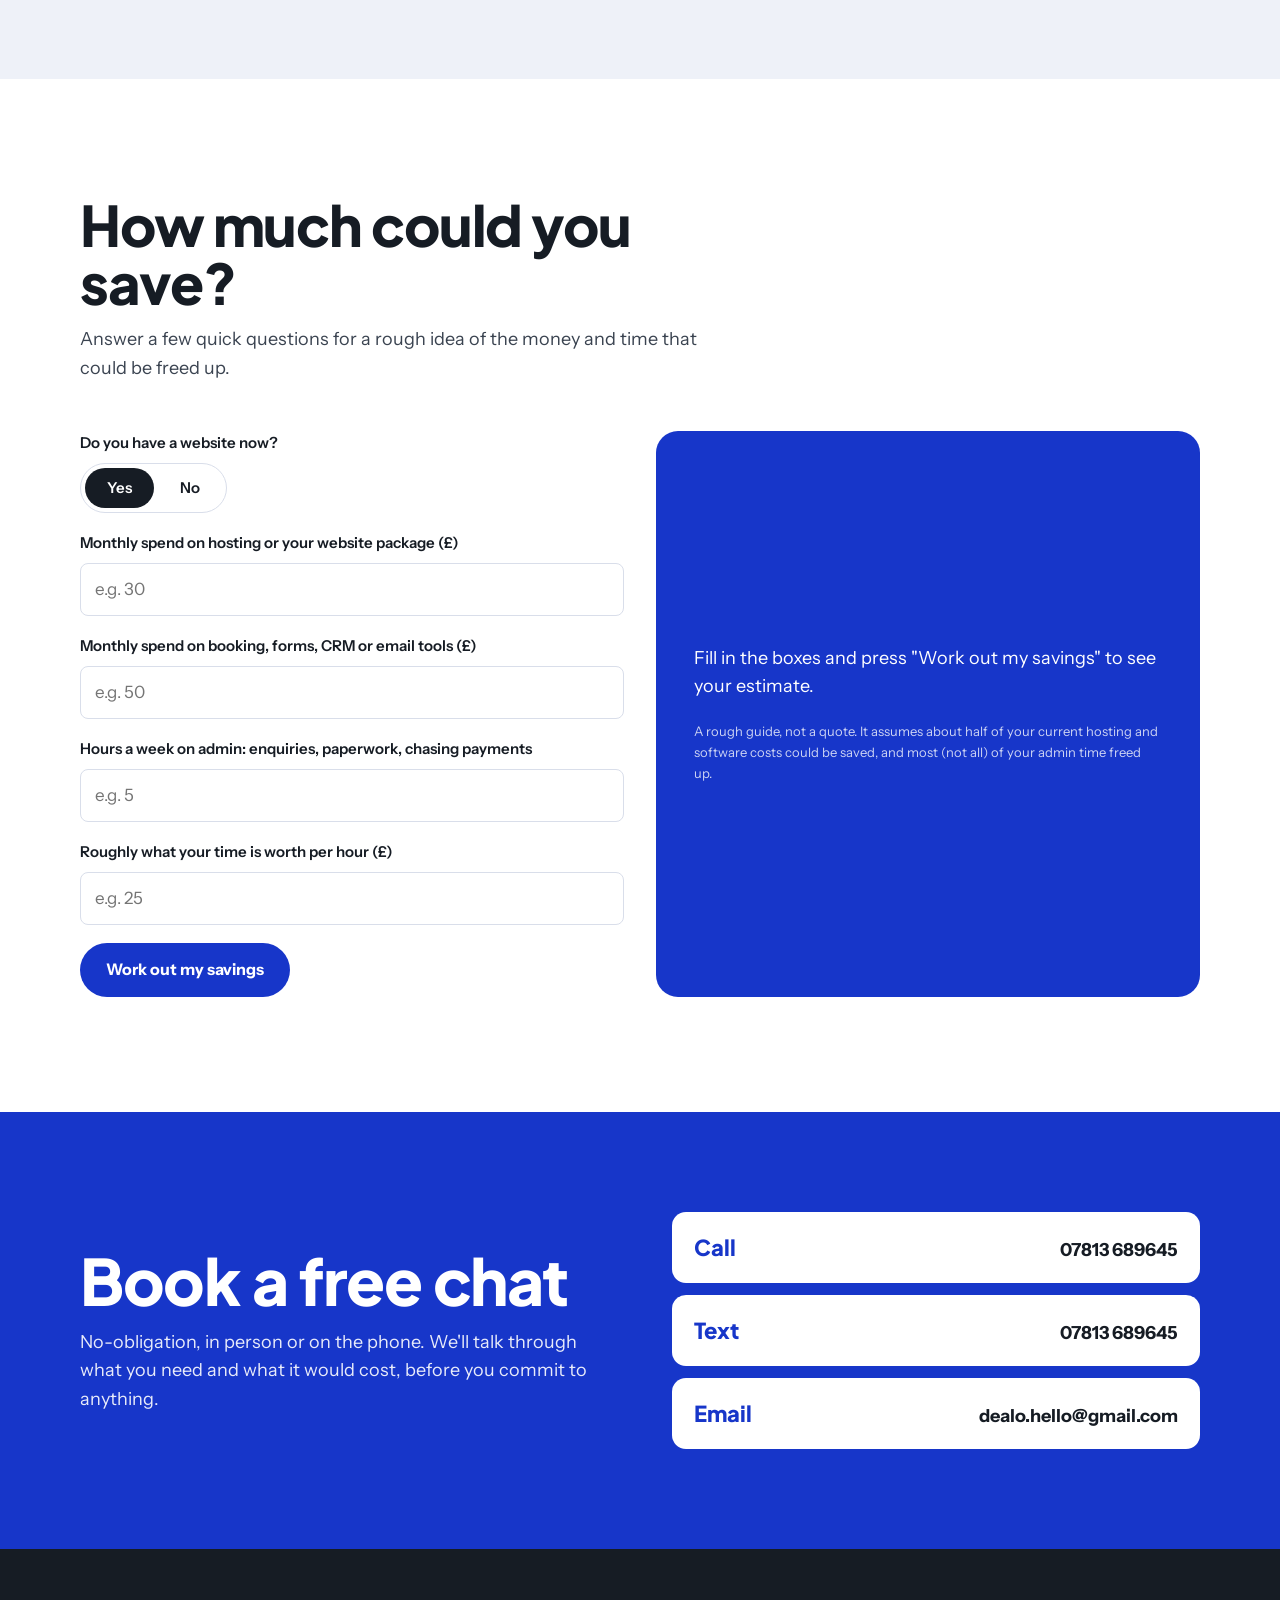
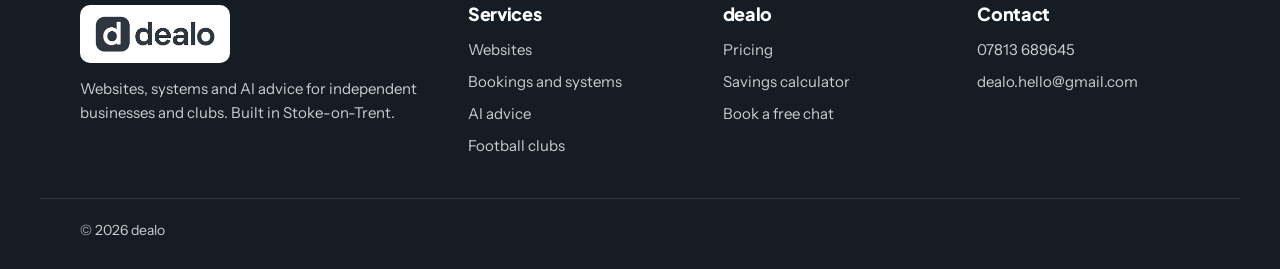
==== commit ec5c4fa7: "Three ways intro: drop 'here in Stoke' Co-Authored-By: Claude Opus 5.5 <noreply@anthropic.com> Claud" ====
--- a/index.html
+++ b/index.html
@@ -122,7 +122,7 @@
     <div class="wrap">
       <div class="section-head">
         <h2 id="servicesTitle">Three ways dealo helps</h2>
-        <p>Start with one, or all three. Every build is designed, coded and looked after by Dean, here in Stoke.</p>
+        <p>Start with one, or all three. Every build is designed, coded and looked after by Dean.</p>
       </div>
 
       <!-- 1. Websites -->
--- a/flip.css
+++ b/flip.css
@@ -3,7 +3,8 @@
    flip.js adds .is-flip to the section; without it (desktop, reduced
    motion, no JS) the section is the normal layout from site.css.
    ========================================================================== */
-.flip-meta { display: none; }
+/* The fold's card copies and dots only exist for the phone flip; never show them otherwise */
+.flip-meta, .flip-layer { display: none; }
 
 @media (max-width: 960px) {
   /* Trims so each card fits on one screen */
@@ -30,8 +31,8 @@
 
   /* The fold: four half-card slots */
   /* Folds stay built and painted; only the one in use is visible */
-  .flip-layer { position: absolute; inset: 0; perspective: 1800px; pointer-events: none; visibility: hidden; }
-  .flip-layer.is-on { visibility: visible; }
+  .flip-services.is-flip .flip-layer { display: block; position: absolute; inset: 0; perspective: 1800px; pointer-events: none; visibility: hidden; }
+  .flip-services.is-flip .flip-layer.is-on { visibility: visible; }
   .flip-half { position: absolute; left: 0; right: 0; height: 50%; overflow: hidden; }
   .flip-services.is-flip .flip-half .panel { position: absolute !important; left: 0; right: 0; height: var(--flip-h) !important; visibility: inherit !important; }
   .flip-top, .flip-back { border-radius: var(--r-lg) var(--r-lg) 0 0; }
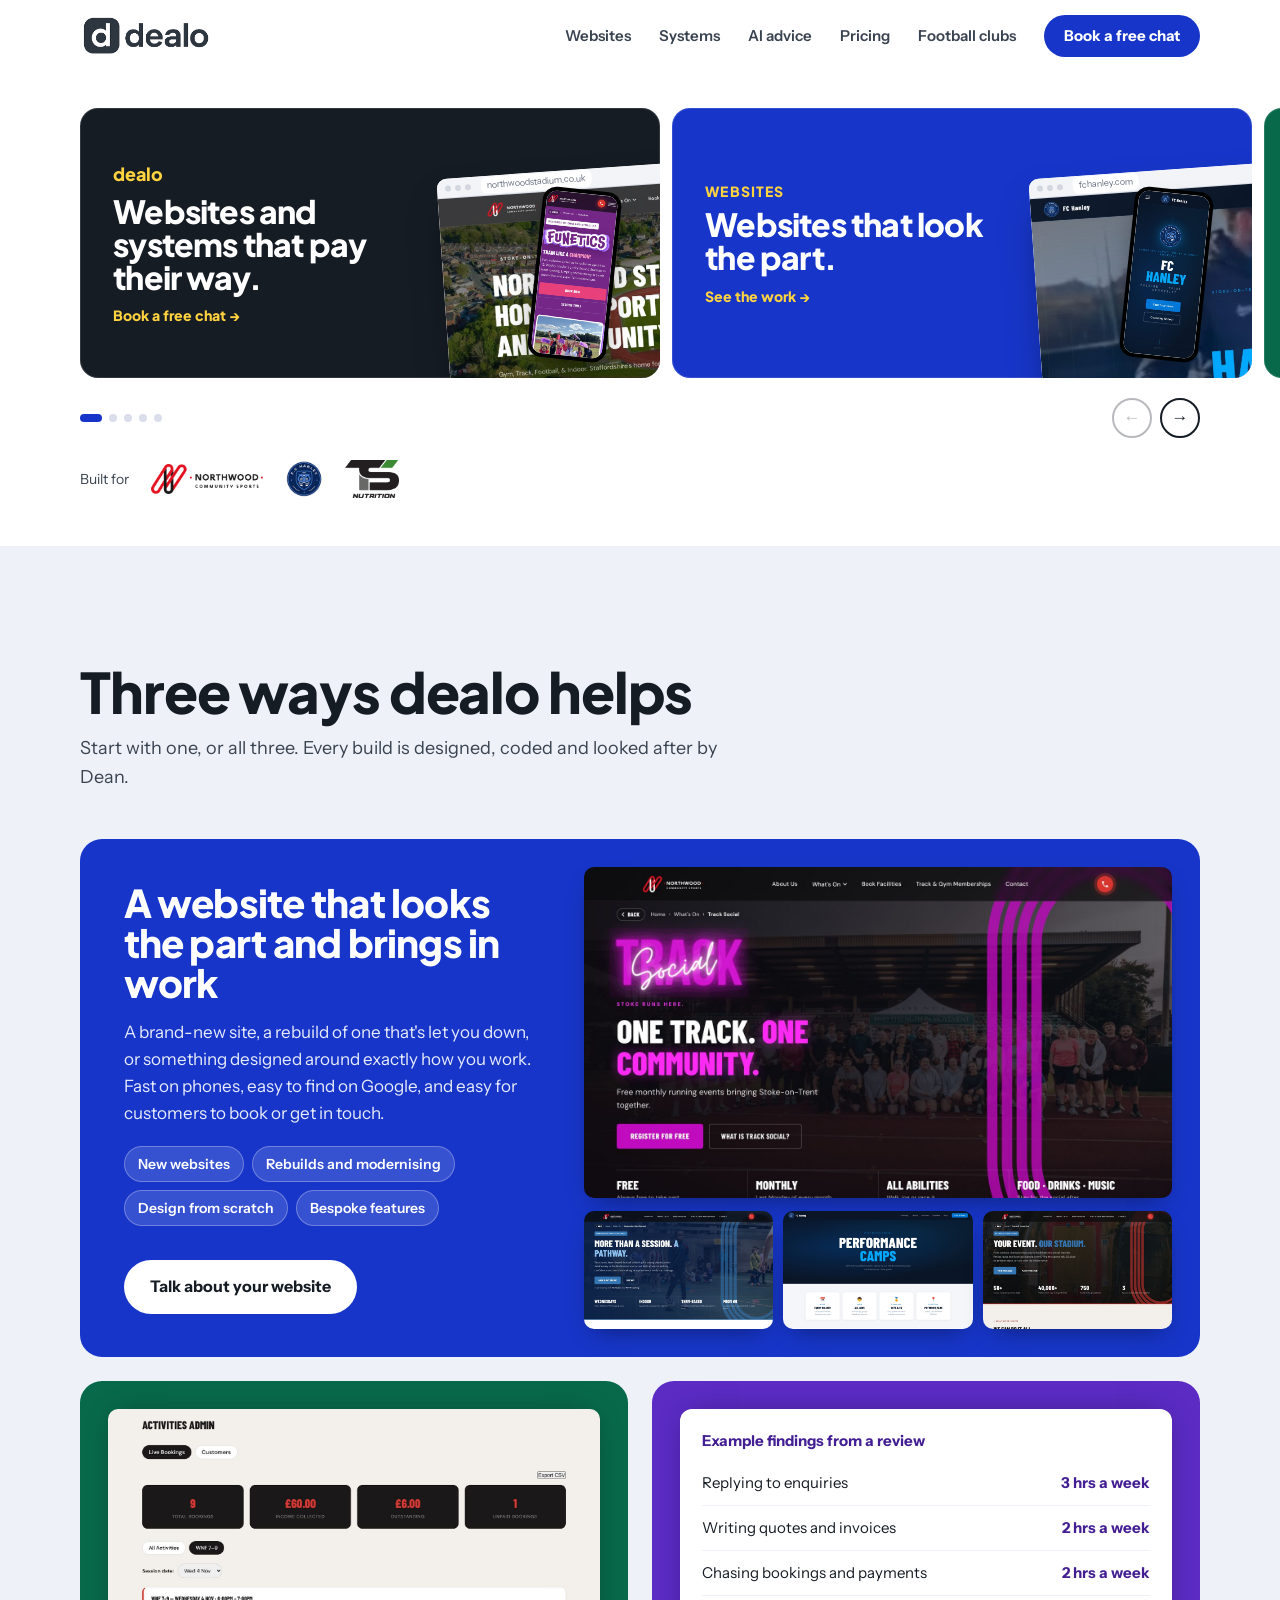
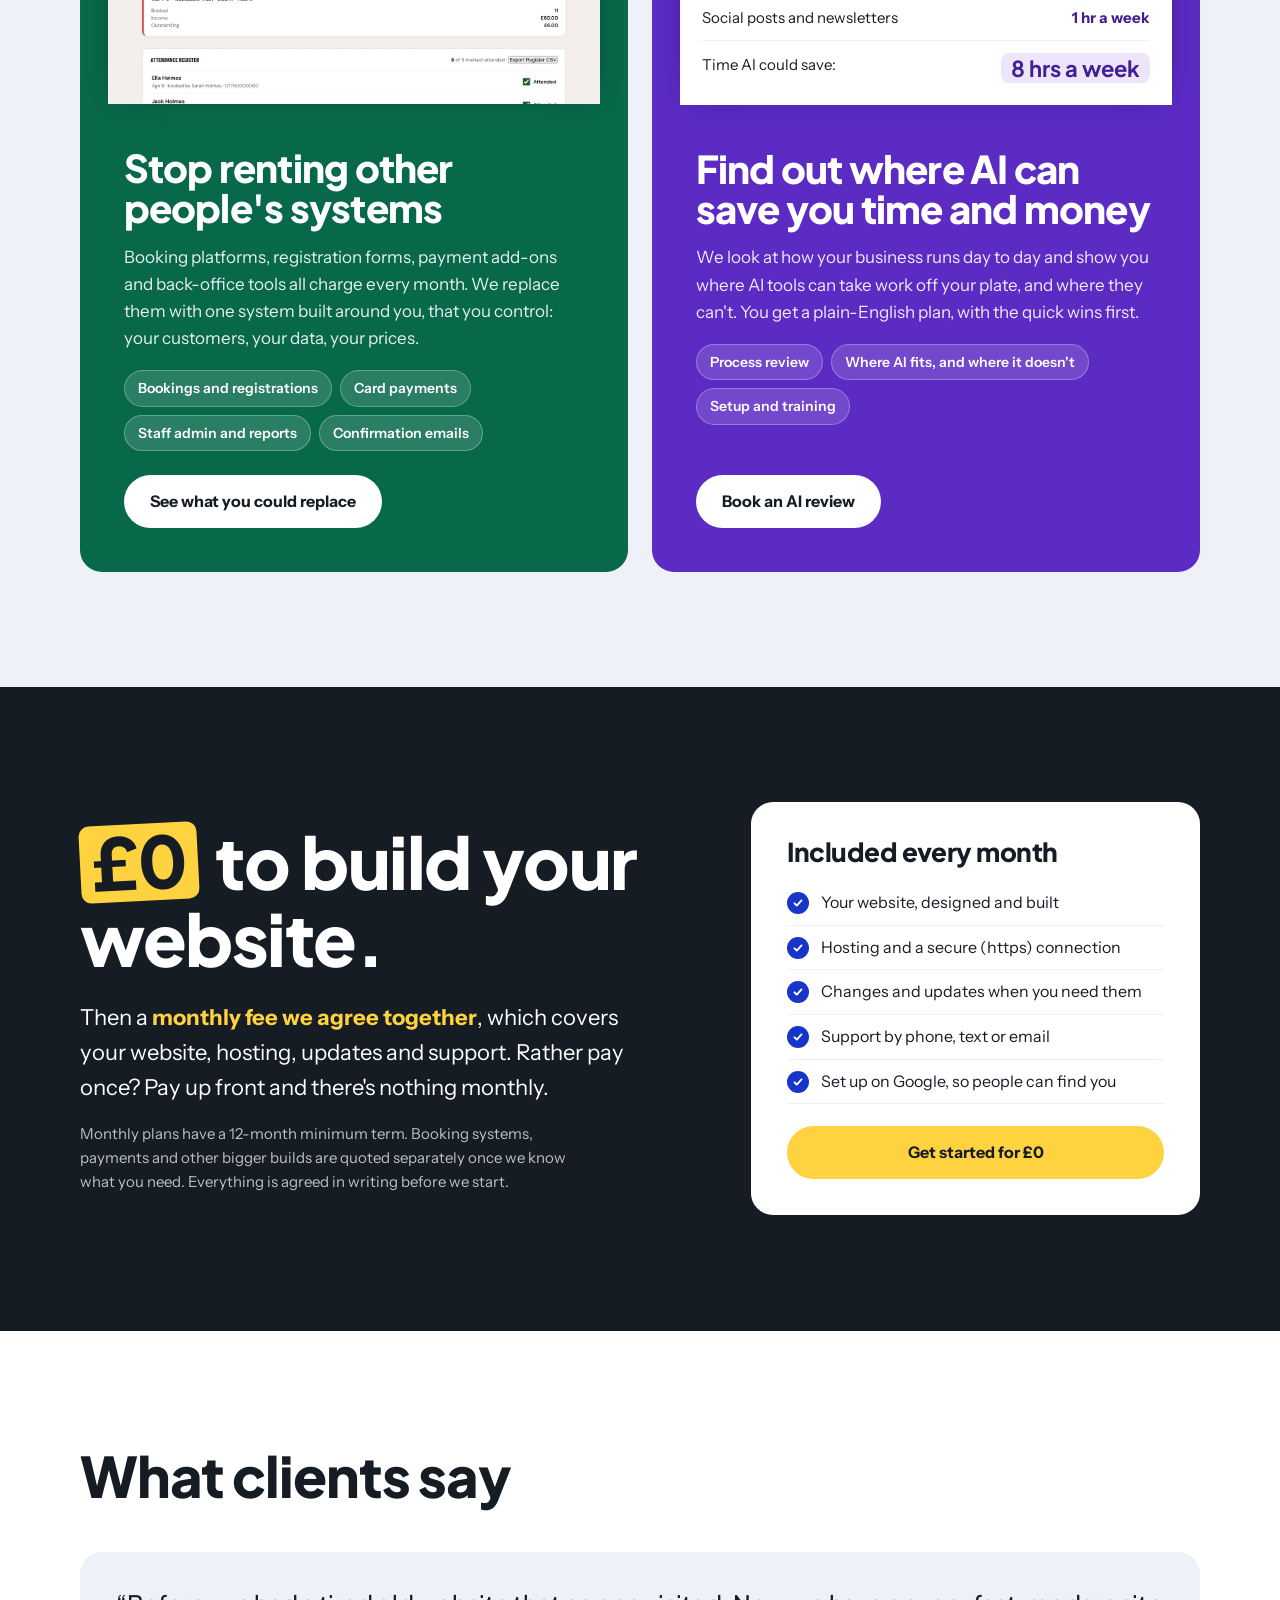
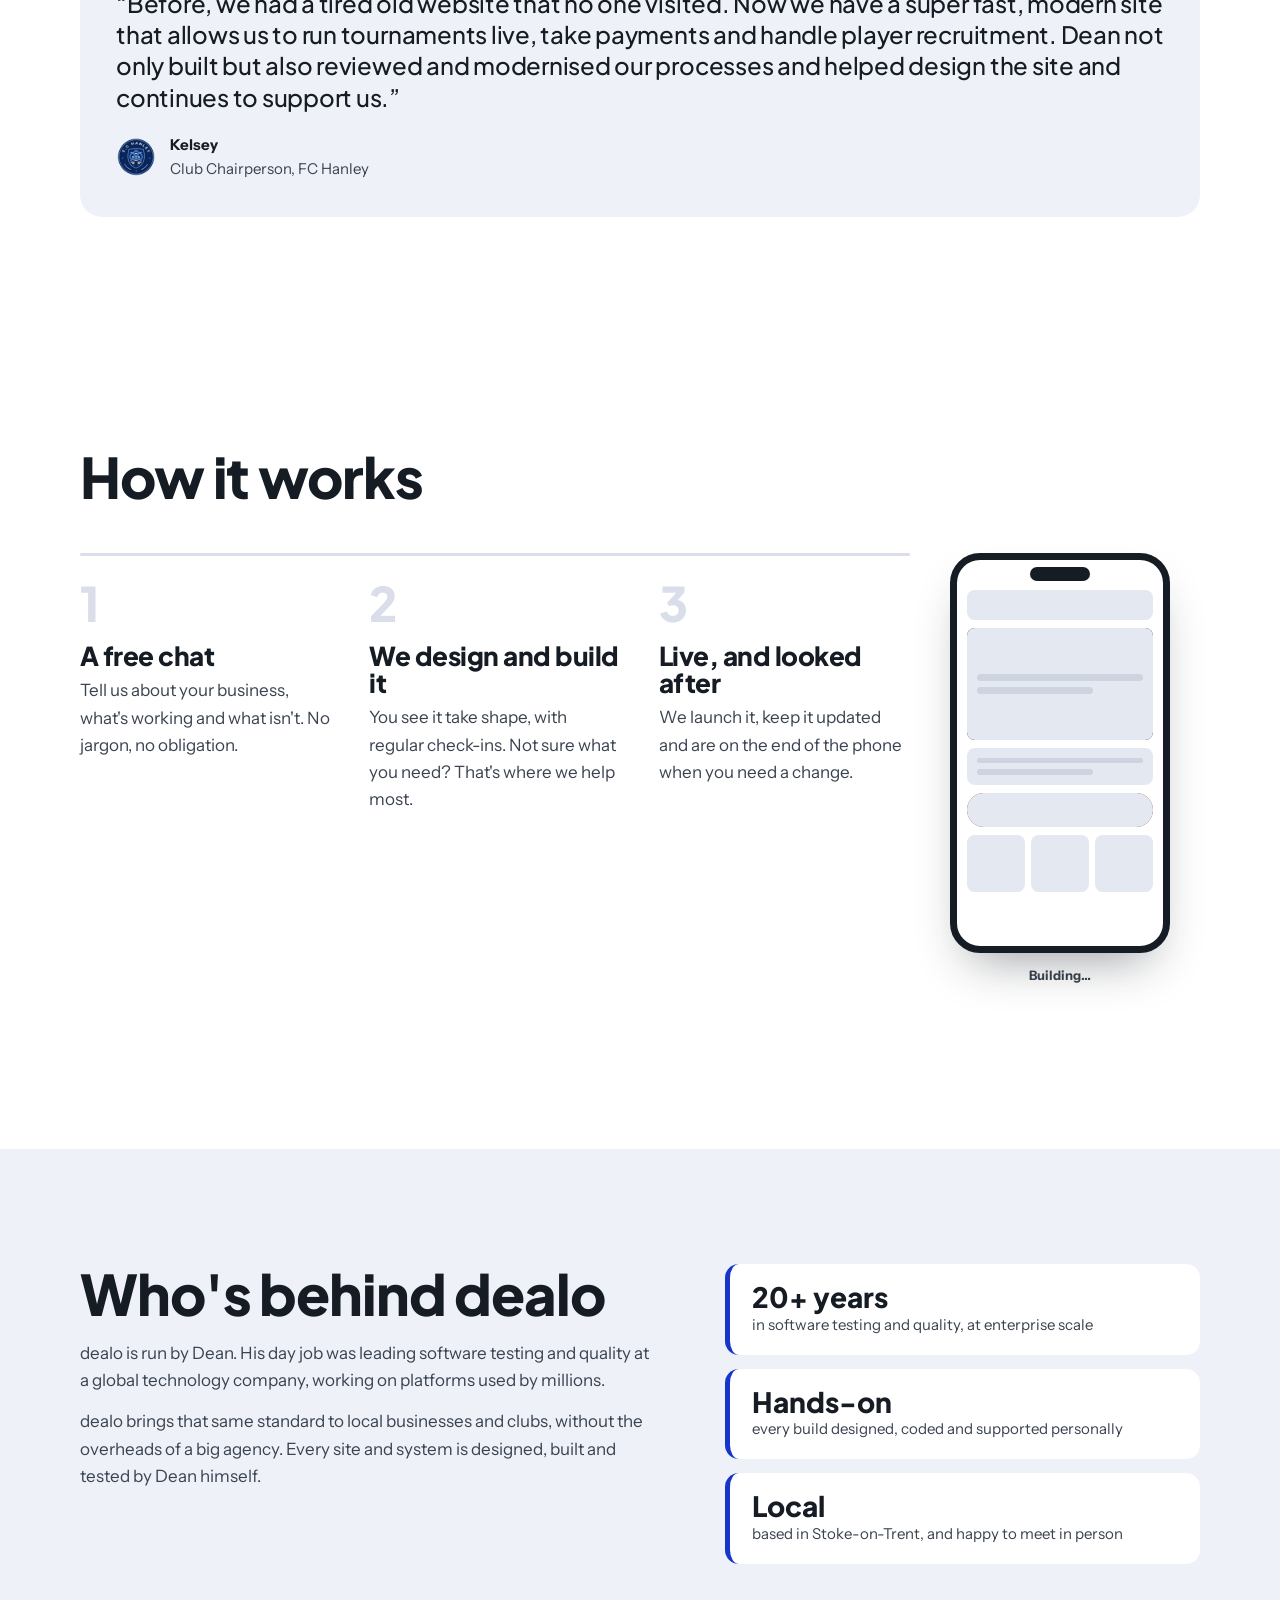
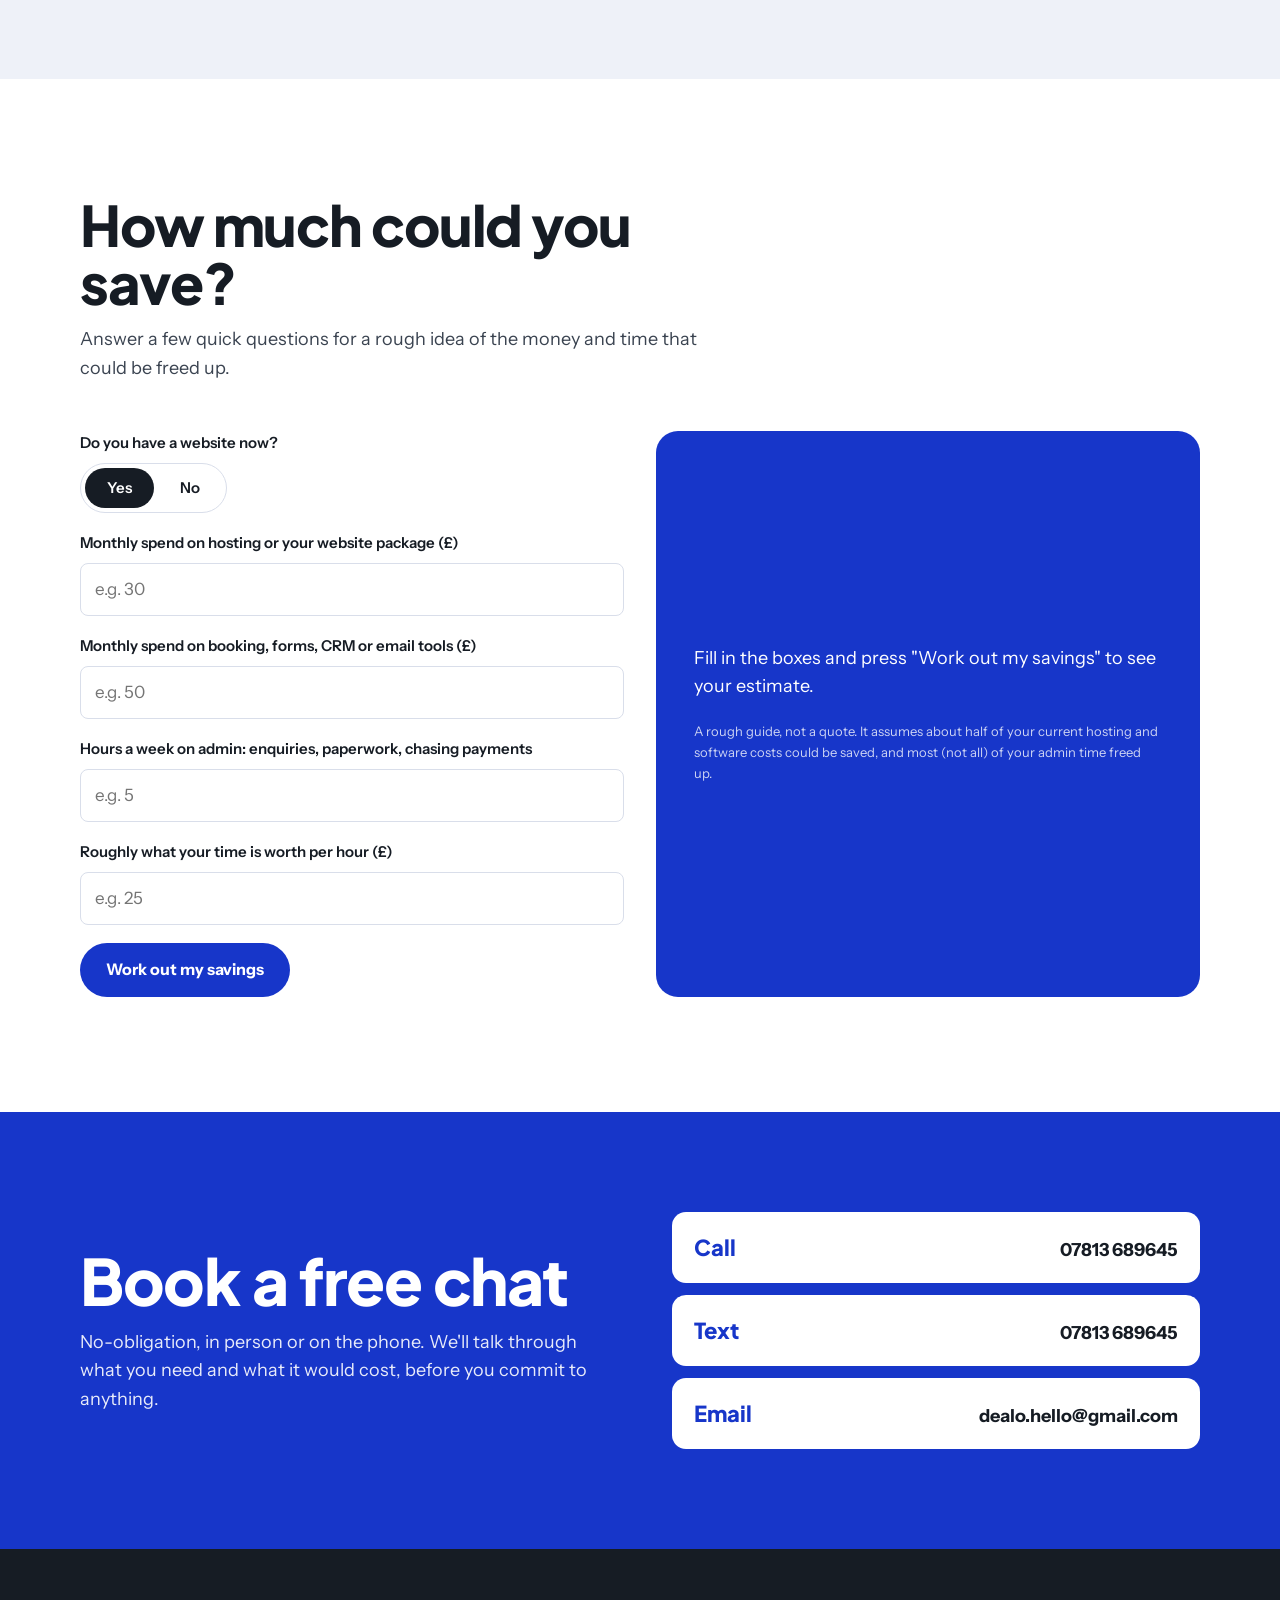
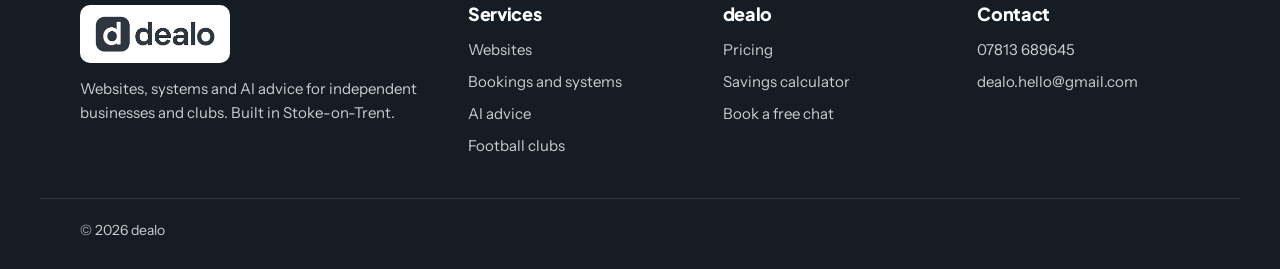
==== commit 2dcf3a33: "Add TS Nutrition logo to the Built for row Co-Authored-By: Claude Opus 5.5 <noreply@anthropic.com> C" ====
--- a/index.html
+++ b/index.html
@@ -114,6 +114,7 @@
       <span>Built for</span>
       <a href="https://deanodealo.github.io/Northwood/" target="_blank" rel="noopener"><img src="northwood-logo.png" alt="Northwood Stadium" height="34"></a>
       <a href="https://fchanley.com" target="_blank" rel="noopener"><img src="fchanley-logo.png" alt="FC Hanley" height="40"></a>
+      <span class="client-logo"><img src="tsnutrition-logo.png" alt="TS Nutrition" height="40"></span>
     </div>
   </section>
 
--- a/site.css
+++ b/site.css
@@ -92,7 +92,7 @@
 .hero-clients { display: flex; align-items: center; flex-wrap: wrap; gap: 14px 22px; margin-top: 36px; font-size: 14px; color: var(--ink-2); }
 .hero-clients img { width: auto; height: 38px; }
 .hero-clients a:first-of-type img { height: 30px; }
-.hero-clients a { display: inline-flex; }
+.hero-clients a, .hero-clients .client-logo { display: inline-flex; }
 
 /* Fanned stack of real client screens */
 .hero-stack { position: relative; aspect-ratio: 16 / 12.5; }
